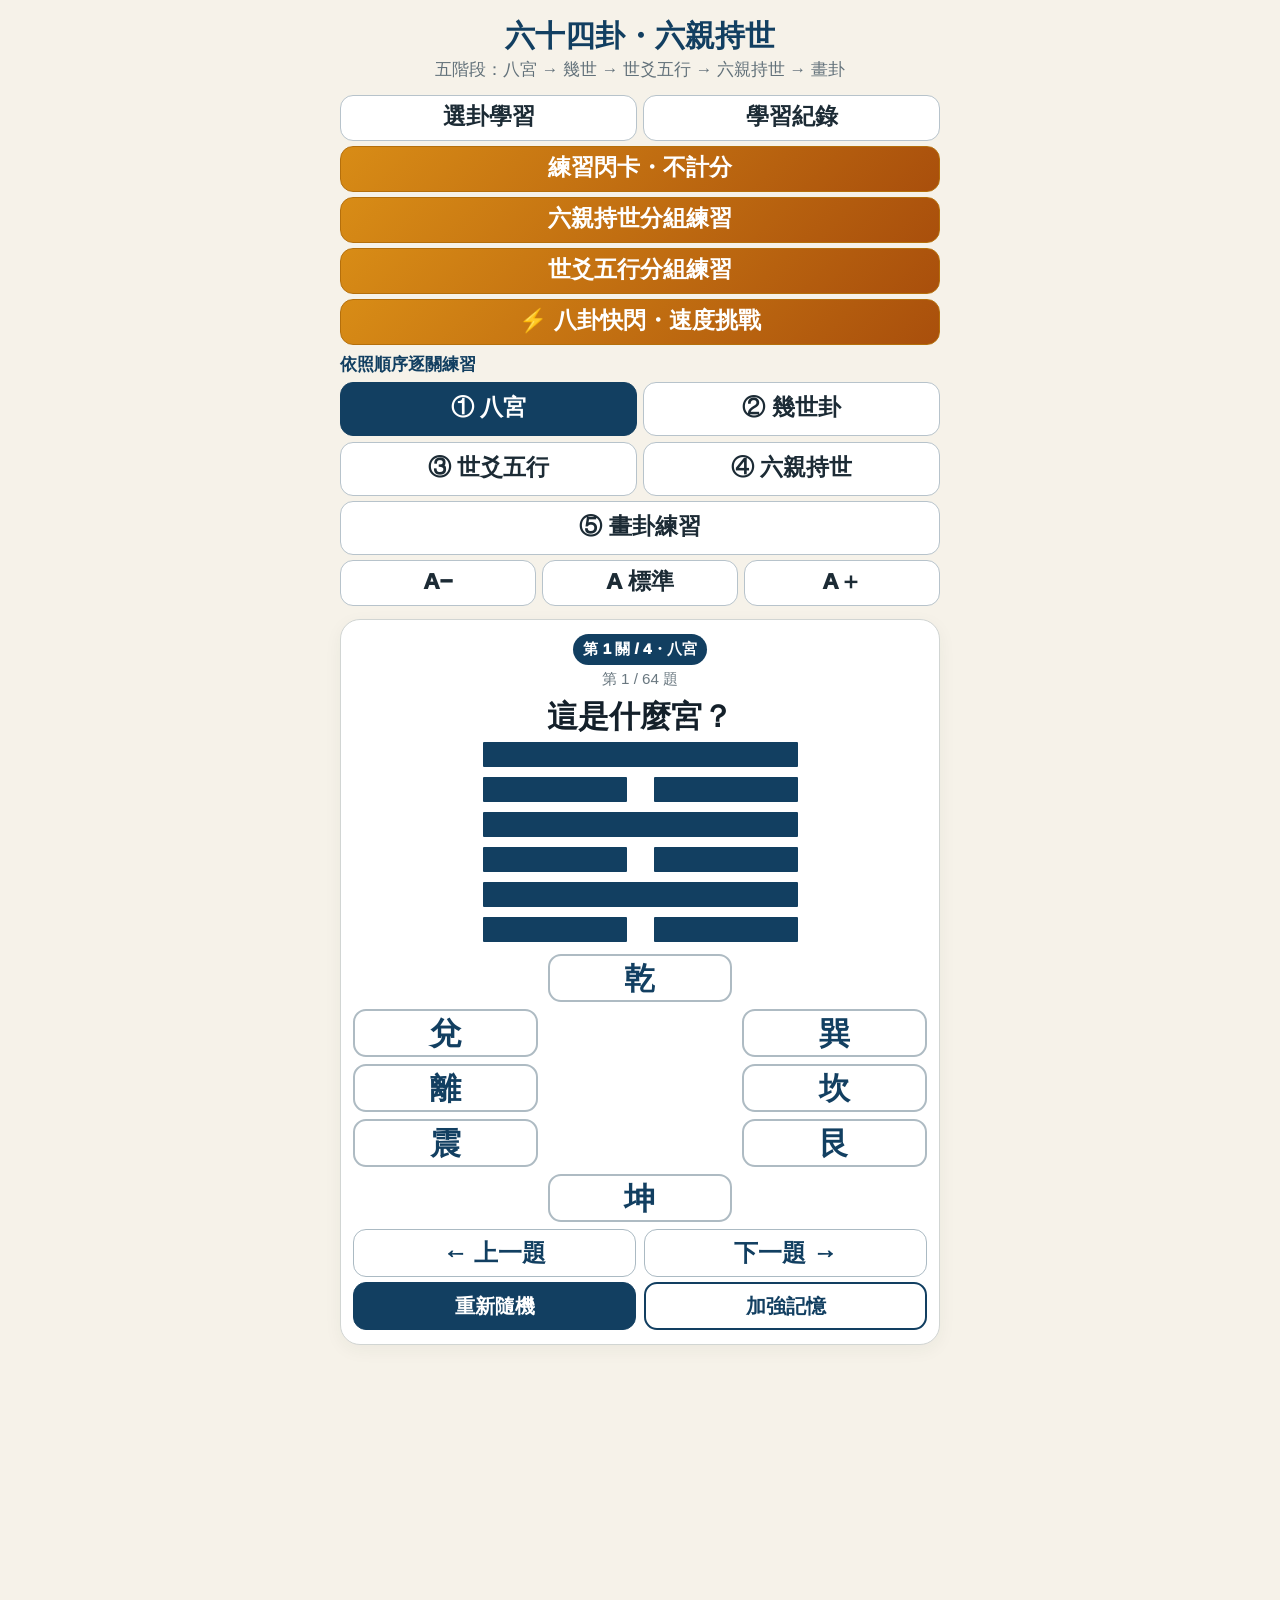
==== najia/index.html @ 26a59d3a "Compact speed result screens on phones" ====
<!doctype html>
<html lang="zh-Hant">
<head>
  <meta charset="utf-8">
  <meta name="viewport" content="width=device-width, initial-scale=1, viewport-fit=cover">
  <meta name="theme-color" content="#123f61">
  <meta name="apple-mobile-web-app-capable" content="yes">
  <meta name="apple-mobile-web-app-title" content="六親持世">
  <link rel="apple-touch-icon" sizes="180x180" href="apple-touch-icon.png?v=qian-1">
  <link rel="icon" type="image/png" sizes="192x192" href="icon-192.png?v=qian-1">
  <link rel="manifest" href="manifest.webmanifest">
  <meta property="og:image" content="https://littlekmt.github.io/iching-sequence/najia/icon-512.png?v=qian-1">
  <meta property="og:image:width" content="512">
  <meta property="og:image:height" content="512">
  <title>六十四卦・六親持世閃卡</title>
  <style>
    :root { --scale: 1; --blue: #123f61; --pale: #e9f3f8; --cream: #f6f2e9; --ink: #14202a; }
    * { box-sizing: border-box; }
    html { scroll-behavior: smooth; }
    body { margin: 0; color: var(--ink); background: var(--cream); font-family: -apple-system, BlinkMacSystemFont, "PingFang TC", "Noto Sans TC", sans-serif; }
    button { font: inherit; white-space: nowrap; }
    .shell { width: min(100%, 620px); margin: 0 auto; padding: max(12px, env(safe-area-inset-top)) 10px calc(30px + env(safe-area-inset-bottom)); }
    header { padding: 6px 4px 10px; text-align: center; }
    h1 { margin: 0; color: var(--blue); font-size: calc(1.6rem * var(--scale)); line-height: 1.2; }
    .subtitle { margin: 4px 0 0; color: #62717a; font-size: calc(.9rem * var(--scale)); }
    .controls { margin-bottom: 9px; padding: 4px 0; }
    .control-row { display: grid; gap: 6px; margin-bottom: 5px; }
    .control-row.two { grid-template-columns: 1fr 1fr; }
    .control-row.three { grid-template-columns: repeat(3, 1fr); margin-bottom: 0; }
    .control-row.four { grid-template-columns: repeat(2, 1fr); }
    .control.full { grid-column: 1 / -1; }
    .control { min-height: 46px; padding: 8px 3px; border: 1px solid #b7c3cb; border-radius: 13px; color: #1c2b35; background: #fff; font-size: calc(1.22rem * var(--scale)); font-weight: 950; line-height: 1; }
    .control.active { color: #fff; border-color: var(--blue); background: var(--blue); }
    .training-label { margin: 7px 0 6px; color: var(--blue); font-size: calc(.94rem * var(--scale)); font-weight: 950; text-align: left; }
    .stage-control { min-height: 54px; }
    .screen[hidden] { display: none !important; }
    .section-title { margin: 14px 0 5px; color: var(--blue); font-size: calc(1.35rem * var(--scale)); }
    .intro { margin: 0 0 10px; color: #60707a; font-size: calc(.95rem * var(--scale)); line-height: 1.45; }
    .picker-order { display: grid; grid-template-columns: repeat(3, 1fr); gap: 6px; margin: 0 0 11px; }
    .picker-sort { min-height: 43px; padding: 6px 3px; border: 1px solid #aebbc3; border-radius: 12px; color: var(--blue); background: #fff; font-size: calc(.98rem * var(--scale)); font-weight: 950; }
    .picker-sort.active { color: #fff; border-color: var(--blue); background: var(--blue); }
    .picker-grid { display: grid; grid-template-columns: repeat(3, minmax(0, 1fr)); gap: 7px; }
    .picker-group-title { grid-column: 1 / -1; margin: 8px 0 0; padding: 7px 10px; border-radius: 10px; color: #fff; background: var(--blue); font-size: calc(1.08rem * var(--scale)); font-weight: 950; text-align: left; }
    .picker-group-title:first-child { margin-top: 0; }
    .picker-item { min-width: 0; padding: 11px 4px 9px; border: 1px solid #c9d3d9; border-radius: 15px; color: var(--blue); background: #fff; }
    .picker-name { display: block; margin-top: 7px; font-size: calc(1.32rem * var(--scale)); font-weight: 950; }
    .picker-no { display: block; margin-top: 2px; color: #6c7a83; font-size: calc(.72rem * var(--scale)); }
    .hex-lines { display: grid; gap: 9px; width: min(76vw, 270px); margin: 0 auto; color: var(--blue); }
    .yao { display: flex; gap: 24px; height: 20px; }
    .yao span { display: block; flex: 1; border-radius: 1px; background: currentColor; }
    .hex-lines.world-marked { gap: 0; }
    .yao-wrap { position: relative; height: 32px; }
    .hex-world-mark { position: absolute; top: 21px; left: 50%; transform: translateX(-50%); color: #c22626; font-size: 12px; font-weight: 950; line-height: 1; white-space: nowrap; }
    .hex-world-mark.marker-space { visibility: hidden; }
    .picker-hex { gap: 4px; width: 76px; }
    .picker-hex .yao { gap: 8px; height: 7px; }
    .card { overflow: hidden; padding: 14px 12px; border: 1px solid #d1d5d3; border-radius: 20px; background: #fff; box-shadow: 0 5px 18px #2033250d; text-align: center; }
    .ordinal { color: #6a7880; font-size: calc(.82rem * var(--scale)); }
    .card .hex-lines { margin-top: 10px; }
    .hex-name { margin: 8px 0 5px; color: var(--blue); font-size: calc(2.15rem * var(--scale)); font-weight: 950; }
    .holding { margin: 8px 0 10px; padding: 10px 8px; border-radius: 13px; color: #fff; background: var(--blue); font-size: calc(1.65rem * var(--scale)); font-weight: 950; }
    .line-table { overflow: hidden; margin-top: 8px; border: 1px solid #ced9df; border-radius: 14px; text-align: left; }
    .line-row { display: grid; grid-template-columns: minmax(4.6rem, .85fr) minmax(8.4rem, 1.35fr) minmax(4.6rem, .85fr); align-items: center; min-height: 70px; padding: 8px 10px; border-top: 1px solid #dfe7eb; font-size: calc(1.16rem * var(--scale)); }
    .line-row:first-child { border-top: 0; }
    .line-row.world { background: var(--pale); }
    .najia { justify-self: start; font-weight: 950; letter-spacing: .04em; }
    .relation { justify-self: end; color: var(--blue); font-weight: 950; }
    .line-center { display: grid; grid-template-rows: 18px 1.35rem; align-items: center; gap: 4px; }
    .answer-yao { display: flex; gap: 18px; height: 16px; }
    .answer-yao span { display: block; flex: 1; background: #111; }
    .position { min-height: 1.35rem; color: #6a7880; text-align: center; font-size: calc(.96rem * var(--scale)); font-weight: 950; line-height: 1.2; }
    .line-row.world .position { color: #c22626; }
    .line-row.response .position { color: #1768a5; }
    .hint { margin: 9px 0 0; color: #66757d; font-size: calc(.84rem * var(--scale)); font-weight: 750; }
    .nav { display: grid; grid-template-columns: 1fr 1fr; gap: 8px; margin-top: 9px; }
    .nav button, .answer-button, .back-button, .shuffle-button, .boost-button { min-height: 48px; border: 1px solid #abbac3; border-radius: 13px; color: var(--blue); background: #fff; font-size: calc(1.28rem * var(--scale)); font-weight: 950; line-height: 1; }
    .back-button, .shuffle-button { width: 100%; margin-top: 9px; color: #fff; border-color: var(--blue); background: var(--blue); }
    .memory-actions { display: grid; grid-template-columns: 1fr 1fr; gap: 8px; margin-top: 5px; }
    .memory-actions .shuffle-button, .memory-actions .boost-button { width: 100%; margin-top: 0; padding-inline: 4px; font-size: calc(1.08rem * var(--scale)); }
    .boost-button { border: 2px solid var(--blue); background: #fff; }
    .boost-button.active { color: #fff; border-color: #19733e; background: #19733e; }
    .flash-question { margin: 8px 0 10px; font-size: calc(1.32rem * var(--scale)); font-weight: 950; }
    .flash-card > .hex-lines { gap: 10px; width: min(84vw, 315px); margin-top: 0; }
    .flash-card > .hex-lines .yao { gap: 27px; height: 25px; }
    .flash-card > .hex-lines.world-marked .yao-wrap, .flash-card .holding-flash-face .hex-lines.world-marked .yao-wrap { height: 42px; }
    .flash-card > .hex-lines.world-marked .hex-world-mark, .flash-card .holding-flash-face .hex-lines.world-marked .hex-world-mark { top: 26px; font-size: 15px; }
    .flash-card .flash-question { margin: 8px 0 7px; font-size: calc(1.68rem * var(--scale)); line-height: 1.2; }
    .stage-badge { display: inline-block; margin-bottom: 4px; padding: 5px 10px; border-radius: 999px; color: #fff; background: var(--blue); font-size: calc(.82rem * var(--scale)); font-weight: 950; }
    .coordinate-note { margin: -2px 0 7px; color: #61727d; font-size: calc(.9rem * var(--scale)); font-weight: 900; line-height: 1.3; }
    .answer-button { padding: 8px 22px; }
    .quiz-choices { display: grid; grid-template-columns: repeat(4, 1fr); gap: 7px; margin: 10px 0 4px; }
    .quiz-choices.answered { display: none; }
    .quiz-choice { min-height: 48px; border: 2px solid #aebbc3; border-radius: 13px; color: var(--blue); background: #fff; font-size: calc(1.5rem * var(--scale)); font-weight: 950; line-height: 1; }
    .quiz-choice.correct { color: #fff; border-color: #19733e; background: #19733e; }
    .quiz-choice.wrong { color: #fff; border-color: #b52d2d; background: #b52d2d; }
    .quiz-choice:disabled { opacity: 1; }
    .palace-choices .quiz-choice { min-height: 58px; font-size: calc(2rem * var(--scale)); }
    .palace-choices.bagua-layout { grid-template-columns: repeat(3, minmax(0, 1fr)); grid-template-areas: ". qian ." "dui . xun" "li . kan" "zhen . gen" ". kun ."; gap: 7px 10px; padding: 2px 0; }
    .palace-choices.bagua-layout .quiz-choice { min-height: 48px; font-size: calc(1.65rem * var(--scale)); }
    .kin-choices { grid-template-columns: repeat(3, 1fr); }
    .kin-choices .quiz-choice { min-height: 56px; font-size: calc(1.72rem * var(--scale)); }
    .quiz-feedback { min-height: 1.8rem; margin: 7px 0 2px; font-size: calc(1.12rem * var(--scale)); font-weight: 950; }
    .practice-topics { display: grid; grid-template-columns: repeat(3, minmax(0, 1fr)); gap: 6px; margin: 7px 0 14px; }
    .practice-topic { min-height: 48px; padding: 4px 2px; border: 2px solid #aebbc3; border-radius: 12px; color: var(--blue); background: #fff; font-size: calc(1rem * var(--scale)); font-weight: 950; line-height: 1.05; }
    .practice-topic.active { color: #fff; border-color: var(--blue); background: var(--blue); }
    .practice-face { min-height: 346px; padding: 10px 8px 6px; border: 2px solid #d7e1e6; border-radius: 18px; background: linear-gradient(145deg,#fff,#f5fafb); cursor: pointer; -webkit-tap-highlight-color: transparent; }
    .practice-face:active { transform: scale(.992); }
    .practice-prompt { margin: 18px 0 15px; color: #142933; font-size: calc(1.75rem * var(--scale)); font-weight: 950; }
    .practice-tap { margin: 18px 0 7px; color: #6b7b83; font-size: calc(.98rem * var(--scale)); font-weight: 850; }
    .practice-back { display: grid; min-height: 320px; align-content: center; }
    .holding-flash-face { min-height: 410px; padding-bottom: 26px; display: grid; align-content: center; }
    .holding-flash-face .hex-lines { margin-top: 0; }
    .holding-flash-name { margin: 0 0 5px; }
    .holding-flash-name strong { font-size: calc(2.72rem * var(--scale)); }
    .holding-flash-answer { margin: 16px 0 6px; color: var(--blue); font-size: calc(3.05rem * var(--scale)); font-weight: 950; line-height: 1.08; }
    .holding-flash-count { margin-top: 4px; color: #66757d; font-size: calc(.92rem * var(--scale)); font-weight: 850; }
    .holding-flash-topics { display: grid; grid-template-columns: repeat(3, minmax(0, 1fr)); gap: 6px; margin: 8px 0 13px; }
    .holding-flash-topic { min-height: 45px; padding: 4px 2px; border: 2px solid #aebbc3; border-radius: 12px; color: var(--blue); background: #fff; font-size: calc(1.04rem * var(--scale)); font-weight: 950; line-height: 1; white-space: nowrap; }
    .holding-flash-topic.active { color: #fff; border-color: var(--blue); background: var(--blue); }
    .practice-answer-label { margin: 12px 0 3px; color: #68767d; font-size: calc(.92rem * var(--scale)); font-weight: 900; }
    .practice-answer { margin: 0 0 4px; color: var(--blue); font-size: calc(2.65rem * var(--scale)); font-weight: 950; line-height: 1.06; }
    .practice-meta { min-height: 1.4em; margin: 0 0 13px; color: #5f6e75; font-size: calc(1.05rem * var(--scale)); font-weight: 850; }
    .draw-card { padding: 14px 10px; }
    .draw-target-label { margin: 4px 0 1px; color: #66757d; font-size: calc(.9rem * var(--scale)); font-weight: 850; }
    .draw-target { margin: 0 0 3px; color: var(--blue); font-size: calc(2.25rem * var(--scale)); font-weight: 950; line-height: 1.15; }
    .draw-help { margin: 0 0 9px; color: #60717a; font-size: calc(.84rem * var(--scale)); font-weight: 800; line-height: 1.35; }
    .draw-board { display: grid; gap: 5px; width: 100%; margin: 8px auto 10px; touch-action: none; user-select: none; -webkit-user-select: none; }
    .draw-row { position: relative; overflow: hidden; height: 55px; border: 2px dashed #bdcbd2; border-radius: 12px; background: #f8fbfc; color: var(--blue); touch-action: none; }
    .draw-row.active { border-color: var(--blue); background: #eef6fa; }
    .draw-row.wrong { border-color: #c22f2f; background: #fff1f1; }
    .draw-row.complete { border-style: solid; }
    .draw-row-label { position: absolute; top: 4px; right: 7px; z-index: 2; color: #7a8991; font-size: calc(.66rem * var(--scale)); font-weight: 900; pointer-events: none; }
    .draw-segment { position: absolute; top: 50%; height: 11px; border-radius: 999px; background: currentColor; transform: translateY(-50%); pointer-events: none; }
    .draw-segment.yang { left: 8%; width: 84%; }
    .draw-segment.left { left: 8%; width: 35%; }
    .draw-segment.right { right: 8%; width: 35%; }
    .draw-segment.partial { color: #ca7911; opacity: .85; }
    .draw-ink { position: absolute; inset: 0; width: 100%; height: 100%; pointer-events: none; }
    .draw-ink line { stroke: #c46d08; stroke-width: 9; stroke-linecap: round; }
    .draw-feedback { min-height: 3.1rem; margin: 4px 2px 8px; padding: 8px; border-radius: 12px; color: #586971; background: #f1f5f7; font-size: calc(.92rem * var(--scale)); font-weight: 900; line-height: 1.35; }
    .draw-feedback.correct { color: #176d3a; background: #eaf7ef; }
    .draw-feedback.wrong { color: #a32929; background: #fff0f0; }
    .draw-actions { display: grid; grid-template-columns: .8fr 1.2fr; gap: 8px; }
    .draw-actions button { min-height: 50px; border: 2px solid var(--blue); border-radius: 13px; color: var(--blue); background: #fff; font-size: calc(1.08rem * var(--scale)); font-weight: 950; }
    .draw-actions .draw-next { color: #fff; background: var(--blue); }
    .draw-actions .draw-next:disabled { color: #7d898f; border-color: #c8d0d4; background: #e5eaec; }
    .quiz-feedback.correct { color: #19733e; }
    .quiz-feedback.wrong { color: #b52d2d; }
    .flash-answer[hidden] { display: none; }
    .flash-answer { margin-top: 10px; }
    .flash-answer .holding { margin: 5px 0 6px; padding-block: 7px; }
    .flash-answer .line-row { min-height: 46px; padding-block: 1px; font-size: calc(1.5rem * var(--scale)); }
    .flash-answer .najia, .flash-answer .relation { line-height: 1; }
    .flash-answer .line-center { grid-template-rows: 17px calc(1.3rem * var(--scale)); gap: 0; }
    .flash-answer .position { min-height: calc(1.3rem * var(--scale)); font-size: calc(1.25rem * var(--scale)); line-height: 1; }
    .flash-card > .nav { margin-top: 5px; }
    .flash-card > .memory-actions { margin-top: 5px; }
    .answer-name { margin: 0 0 7px; color: #687781; font-size: calc(.82rem * var(--scale)); font-weight: 850; }
    .answer-name strong { display: block; margin-top: 1px; color: var(--blue); font-size: calc(2.35rem * var(--scale)); font-weight: 950; line-height: 1.15; }
    .stats-card { padding: 18px 14px; }
    .stats-title { margin: 0 0 5px; color: var(--blue); font-size: calc(1.55rem * var(--scale)); }
    .stats-note { margin: 0 0 13px; color: #66757d; font-size: calc(.82rem * var(--scale)); }
    .stats-summary { display: grid; grid-template-columns: 1fr 1fr; gap: 8px; }
    .stat-box { padding: 12px 6px; border-radius: 14px; background: var(--pale); }
    .stat-box span { display: block; color: #62717a; font-size: calc(.78rem * var(--scale)); font-weight: 800; }
    .stat-box strong { display: block; margin-top: 2px; color: var(--blue); font-size: calc(2rem * var(--scale)); line-height: 1; }
    .stats-types { overflow: hidden; margin-top: 12px; border: 1px solid #ced9df; border-radius: 14px; }
    .stats-row { display: grid; grid-template-columns: 1.3fr .72fr .72fr 1.08fr; align-items: center; width: 100%; min-height: 52px; padding: 8px 10px; border: 0; border-top: 1px solid #dfe7eb; color: var(--ink); background: #fff; font-size: calc(.96rem * var(--scale)); font-weight: 850; text-align: center; }
    .stats-row:first-child { border-top: 0; }
    .stats-row strong { color: var(--blue); font-size: calc(1.12rem * var(--scale)); text-align: left; }
    .stats-row-button { cursor: pointer; }
    .stats-row-button:active { background: var(--pale); }
    .analysis-button, .analysis-back { width: 100%; min-height: 48px; margin-top: 10px; border: 1px solid var(--blue); border-radius: 13px; color: #fff; background: var(--blue); font-size: calc(1.08rem * var(--scale)); font-weight: 950; }
    .analysis-back { color: var(--blue); background: #fff; }
    .analysis-filters { display: grid; grid-template-columns: repeat(2, 1fr); gap: 6px; margin: 12px 0; }
    .analysis-filter { min-height: 42px; border: 1px solid #aebbc3; border-radius: 12px; color: var(--blue); background: #fff; font-size: calc(.96rem * var(--scale)); font-weight: 900; }
    .analysis-filter.active { color: #fff; border-color: var(--blue); background: var(--blue); }
    .analysis-empty { padding: 26px 12px; border-radius: 14px; color: #687781; background: #f4f7f8; font-size: calc(1rem * var(--scale)); line-height: 1.55; }
    .error-ranking { overflow: hidden; border: 1px solid #ced9df; border-radius: 14px; }
    .error-rank-item { display: grid; grid-template-columns: 2.1rem 4.1rem 1fr auto; align-items: center; gap: 7px; width: 100%; min-height: 76px; padding: 8px; border: 0; border-top: 1px solid #dfe7eb; color: var(--ink); background: #fff; text-align: left; }
    .error-rank-item:first-child { border-top: 0; }
    .error-rank-item .picker-hex { width: 56px; gap: 3px; }
    .error-rank-item .picker-hex .yao { height: 5px; gap: 6px; }
    .rank-number { color: #7a878e; font-weight: 900; }
    .rank-name { display: block; color: var(--blue); font-size: calc(1.28rem * var(--scale)); font-weight: 950; }
    .rank-meta { display: block; margin-top: 2px; color: #697780; font-size: calc(.72rem * var(--scale)); }
    .rank-errors { color: #b52d2d; font-size: calc(1.02rem * var(--scale)); font-weight: 950; white-space: nowrap; }
    .detail-hex { margin: 8px auto 5px; }
    .detail-name { margin: 4px 0 8px; color: var(--blue); font-size: calc(2rem * var(--scale)); }
    .detail-breakdown { overflow: hidden; margin-top: 12px; border: 1px solid #ced9df; border-radius: 14px; }
    .detail-type { display: grid; grid-template-columns: 1.25fr .8fr .8fr 1fr; width: 100%; min-height: 50px; align-items: center; padding: 7px 9px; border: 0; border-top: 1px solid #dfe7eb; color: var(--ink); background: #fff; font-size: calc(.9rem * var(--scale)); font-weight: 850; }
    .detail-type:first-child { border-top: 0; }
    .detail-type.active { background: var(--pale); }
    .detail-type strong { color: var(--blue); text-align: left; }
    .patterns-title { margin: 14px 0 7px; color: var(--blue); font-size: calc(1.15rem * var(--scale)); }
    .error-pattern { padding: 10px; border-top: 1px solid #dfe7eb; font-size: calc(.9rem * var(--scale)); line-height: 1.35; text-align: left; }
    .error-pattern:first-child { border-top: 0; }
    .error-pattern strong { color: #b52d2d; }
    .clear-stats { width: 100%; min-height: 48px; margin-top: 12px; border: 1px solid #b52d2d; border-radius: 13px; color: #b52d2d; background: #fff; font-size: calc(1.08rem * var(--scale)); font-weight: 950; }
    .clear-stats.confirm { color: #fff; background: #b52d2d; }
    .speed-launch { color: #fff; border-color: #b56f0b; background: linear-gradient(135deg, #d88c16, #a94f0c); }
    .speed-card { padding: 14px 12px 12px; }
    .speed-home-icon { margin: 3px 0; font-size: calc(3.2rem * var(--scale)); line-height: 1; }
    .speed-title { margin: 3px 0 5px; color: var(--blue); font-size: calc(1.75rem * var(--scale)); }
    .speed-rules { margin: 0 auto 10px; color: #62717a; font-size: calc(.96rem * var(--scale)); font-weight: 750; line-height: 1.45; }
    .speed-best { margin: 7px 0 11px; padding: 9px; border-radius: 12px; color: #8a4d00; background: #fff3d8; font-size: calc(1rem * var(--scale)); font-weight: 950; }
    .speed-history { margin: 9px 0 11px; padding: 10px; border: 1px solid #cad7de; border-radius: 14px; background: #f7fafb; text-align: left; }
    .speed-history-rank { display: flex; align-items: baseline; justify-content: space-between; gap: 8px; color: var(--blue); font-size: calc(1rem * var(--scale)); font-weight: 950; }
    .speed-history-rank strong { font-size: calc(1.55rem * var(--scale)); }
    .speed-history-rank span { color: #687781; font-size: calc(.76rem * var(--scale)); }
    .speed-history-trend { margin: 6px 0 8px; padding: 7px 8px; border-radius: 10px; font-size: calc(.9rem * var(--scale)); font-weight: 900; }
    .speed-history-trend.up { color: #126536; background: #e4f4e9; }
    .speed-history-trend.down { color: #9b2929; background: #fff0ef; }
    .speed-history-trend.same, .speed-history-trend.first { color: #665b18; background: #fff7d9; }
    .speed-history-title { margin-bottom: 4px; color: #66757d; font-size: calc(.78rem * var(--scale)); font-weight: 900; }
    .speed-history-row { display: grid; grid-template-columns: 4.3rem 1fr; align-items: center; gap: 7px; min-height: 31px; padding: 4px 6px; border-top: 1px solid #dde5e9; font-size: calc(.88rem * var(--scale)); font-weight: 850; }
    .speed-history-row.current { color: #fff; border-radius: 8px; background: var(--blue); }
    .speed-history-row.legacy { color: #6d7880; }
    .speed-history-value { text-align: right; white-space: nowrap; }
    .speed-history-all { margin-top: 7px; border-top: 1px solid #d7e1e5; }
    .speed-history-all summary { padding: 8px 3px 3px; color: var(--blue); font-size: calc(.82rem * var(--scale)); font-weight: 950; cursor: pointer; }
    .speed-history-all-list { max-height: 280px; overflow-y: auto; padding-top: 3px; }
    .speed-history-note { margin: 7px 1px 0; color: #758087; font-size: calc(.7rem * var(--scale)); line-height: 1.35; }
    .speed-finish-card { padding: 9px 10px max(16px, env(safe-area-inset-bottom)); }
    .speed-finish-card .speed-home-icon { margin: 0; font-size: calc(2.35rem * var(--scale)); }
    .speed-finish-card .speed-result { margin: 2px 0 3px; font-size: calc(1.55rem * var(--scale)); line-height: 1.05; }
    .speed-finish-card .speed-score { gap: 5px; margin: 5px 0; }
    .speed-finish-card .speed-score div { padding: 6px 4px; border-radius: 10px; }
    .speed-finish-card .speed-score span { font-size: calc(.7rem * var(--scale)); line-height: 1.05; }
    .speed-finish-card .speed-score strong { margin-top: 1px; font-size: calc(1.35rem * var(--scale)); line-height: 1.05; }
    .speed-finish-card .speed-best { margin: 4px 0 5px; padding: 6px; font-size: calc(.9rem * var(--scale)); line-height: 1.2; }
    .speed-finish-card .speed-weak-summary { margin: 4px 0 5px; padding: 6px; font-size: calc(.8rem * var(--scale)); line-height: 1.25; }
    .speed-finish-card .speed-weak-summary strong { margin-bottom: 1px; font-size: calc(.9rem * var(--scale)); }
    .speed-finish-card .speed-history { margin: 5px 0 6px; padding: 7px; }
    .speed-finish-card .speed-history-rank { font-size: calc(.86rem * var(--scale)); line-height: 1.1; }
    .speed-finish-card .speed-history-rank strong { font-size: calc(1.25rem * var(--scale)); }
    .speed-finish-card .speed-history-rank span { font-size: calc(.66rem * var(--scale)); }
    .speed-finish-card .speed-history-trend { margin: 3px 0 4px; padding: 4px 6px; font-size: calc(.78rem * var(--scale)); line-height: 1.2; }
    .speed-finish-card .speed-history-title { margin-bottom: 2px; font-size: calc(.7rem * var(--scale)); }
    .speed-finish-card .speed-history-row { min-height: 26px; padding: 2px 5px; font-size: calc(.78rem * var(--scale)); line-height: 1.1; }
    .speed-finish-card .speed-history-all { margin-top: 4px; }
    .speed-finish-card .speed-history-all summary { padding: 5px 2px 2px; font-size: calc(.75rem * var(--scale)); }
    .speed-finish-card .speed-history-note { margin-top: 4px; line-height: 1.2; }
    .speed-finish-card .speed-home-actions { gap: 6px; }
    .speed-finish-card .speed-home-actions button { min-height: 48px; }
    .speed-finish-card > #speed-home { min-height: 48px; margin-top: 6px; }
    .speed-history-open { width: 100%; min-height: 48px; margin: 0 0 5px; border: 2px solid var(--blue); border-radius: 13px; color: var(--blue); background: #fff; font-size: calc(1.08rem * var(--scale)); font-weight: 950; }
    .speed-history-tabs { display: grid; grid-template-columns: repeat(2, minmax(0, 1fr)); gap: 6px; margin: 10px 0; }
    .speed-history-tab { min-width: 0; min-height: 45px; padding: 5px 2px; border: 1px solid #aebbc3; border-radius: 11px; color: var(--blue); background: #fff; font-size: calc(.83rem * var(--scale)); font-weight: 950; white-space: normal; line-height: 1.15; }
    .speed-history-tab.active { color: #fff; border-color: var(--blue); background: var(--blue); }
    .speed-history-tab:last-child { grid-column: 1 / -1; }
    .saved-history-note { margin: 0 0 9px; color: #66757d; font-size: calc(.78rem * var(--scale)); line-height: 1.4; }
    .saved-history-block { margin-top: 9px; overflow: hidden; border: 1px solid #ced9df; border-radius: 13px; background: #f8fafb; text-align: left; }
    .saved-history-heading { display: flex; justify-content: space-between; align-items: center; padding: 8px 9px; color: var(--blue); background: var(--pale); font-size: calc(.92rem * var(--scale)); font-weight: 950; }
    .saved-history-heading span { color: #65747c; font-size: calc(.74rem * var(--scale)); }
    .saved-history-list { max-height: 360px; overflow-y: auto; }
    .saved-history-row { display: grid; grid-template-columns: 2.7rem minmax(0, 1fr) 4.8rem; align-items: center; gap: 5px; min-height: 40px; padding: 6px 8px; border-top: 1px solid #dce5e9; font-size: calc(.8rem * var(--scale)); font-weight: 850; }
    .saved-history-rank { color: #a45500; font-size: calc(.94rem * var(--scale)); font-weight: 950; }
    .saved-history-result { color: var(--blue); }
    .saved-history-date { color: #748188; font-size: calc(.68rem * var(--scale)); text-align: right; white-space: nowrap; }
    .saved-history-empty { padding: 18px 8px; color: #718087; font-size: calc(.82rem * var(--scale)); text-align: center; }
    .speed-start, .speed-weak, .speed-restart { width: 100%; min-height: 52px; border: 0; border-radius: 14px; color: #fff; background: linear-gradient(135deg, #d88c16, #a94f0c); font-size: calc(1.14rem * var(--scale)); font-weight: 950; }
    .speed-home-actions { display: grid; grid-template-columns: 1fr 1fr; gap: 8px; }
    .speed-stage-label { margin: 11px 0 6px; color: var(--blue); font-size: calc(1rem * var(--scale)); font-weight: 950; text-align: left; }
    .match-start { width: 100%; min-height: 56px; border: 0; border-radius: 14px; color: #fff; background: linear-gradient(135deg, #19733e, #0d5530); font-size: calc(1.2rem * var(--scale)); font-weight: 950; }
    .match-label { margin: 4px auto 9px; color: var(--blue); font-size: calc(3.2rem * var(--scale)); font-weight: 950; line-height: 1; }
    .match-choices { display: grid; grid-template-columns: 1fr 1fr; gap: 9px; }
    .match-choice { min-height: 64px; border: 2px solid #aebbc3; border-radius: 14px; color: var(--blue); background: #fff; font-size: calc(1.5rem * var(--scale)); font-weight: 950; }
    .match-choice.correct { color: #fff; border-color: #19733e; background: #19733e; }
    .match-choice.wrong { color: #fff; border-color: #b52d2d; background: #b52d2d; }
    .match-choice:disabled { opacity: 1; }
    .match-goal { margin: 3px 0 5px; color: #7b6600; font-size: calc(.86rem * var(--scale)); font-weight: 900; }
    .hex-speed-start { width: 100%; min-height: 58px; border: 0; border-radius: 14px; color: #fff; background: linear-gradient(135deg, #1768a5, #123f61); font-size: calc(1.22rem * var(--scale)); font-weight: 950; }
    .hex-speed-question-hex .hex-lines { width: min(82vw, 300px); gap: 8px; margin: 4px auto 11px; }
    .hex-speed-question-hex .yao { height: 21px; gap: 25px; }
    .hex-speed-name { margin: 15px 0 18px; color: var(--blue); font-size: calc(2.35rem * var(--scale)); font-weight: 950; line-height: 1.08; }
    .hex-speed-choices { display: grid; grid-template-columns: repeat(3, minmax(0, 1fr)); gap: 7px; }
    .hex-speed-choice { min-width: 0; min-height: 70px; padding: 8px 3px; border: 2px solid #aebbc3; border-radius: 14px; color: var(--blue); background: #fff; font-size: calc(1.35rem * var(--scale)); font-weight: 950; line-height: 1.1; }
    .hex-speed-choice.symbol { min-height: 122px; padding: 9px 5px; }
    .hex-speed-choice.symbol .hex-lines { width: 100%; max-width: 104px; gap: 6px; margin: 0 auto; }
    .hex-speed-choice.symbol .yao { height: 12px; gap: 10px; }
    .hex-speed-choice.correct { color: #fff; border-color: #19733e; background: #19733e; }
    .hex-speed-choice.wrong { color: #fff; border-color: #b52d2d; background: #b52d2d; }
    .hex-speed-choice.correct .hex-lines, .hex-speed-choice.wrong .hex-lines { color: #fff; }
    .hex-speed-choice:disabled { opacity: 1; }
    .hunter-start { width: 100%; min-height: 56px; border: 0; border-radius: 14px; color: #fff; background: linear-gradient(135deg, #6c3f9e, #432065); font-size: calc(1.2rem * var(--scale)); font-weight: 950; }
    .hunter-top { display: grid; grid-template-columns: repeat(3, 1fr); align-items: center; gap: 5px; color: #63727b; font-size: calc(.84rem * var(--scale)); font-weight: 900; }
    .hunter-top strong { display: block; color: #5b2d82; font-size: calc(1.25rem * var(--scale)); line-height: 1.05; }
    .hunter-prompt { margin: 7px 0 8px; color: var(--ink); font-size: calc(1.15rem * var(--scale)); font-weight: 900; }
    .hunter-prompt strong { display: inline-block; margin-left: 4px; color: #5b2d82; font-size: calc(2.35rem * var(--scale)); line-height: 1; vertical-align: middle; }
    .hunter-count { display: inline-block; margin-left: 7px; color: #6b7880; font-size: calc(1rem * var(--scale)); font-weight: 950; }
    .hunter-grid { display: grid; grid-template-columns: repeat(3, minmax(0, 1fr)); gap: 6px; }
    .hunter-cell { min-width: 0; min-height: 104px; padding: 13px 9px; border: 2px solid #c2bacb; border-radius: 12px; color: var(--blue); background: #fff; transition: transform .12s ease, background .12s ease; }
    .hunter-cell:active { transform: scale(.94); }
    .hunter-cell.correct { color: #fff; border-color: #19733e; background: #19733e; }
    .hunter-cell.wrong { color: #fff; border-color: #b52d2d; background: #b52d2d; }
    .hunter-trigram { display: grid; gap: 10px; width: 100%; margin: 0 auto; color: currentColor; }
    .hunter-trigram .yao { gap: 11px; height: 15px; }
    .hunter-feedback { min-height: calc(1.5rem * var(--scale)); margin: 6px 0 3px; color: #5b2d82; font-size: calc(1rem * var(--scale)); font-weight: 950; }
    .speed-weak { background: var(--blue); }
    .speed-weak:disabled { color: #78868e; background: #dfe5e8; }
    .speed-weak-summary { margin: 7px 0 10px; padding: 9px 8px; border-radius: 12px; color: var(--blue); background: var(--pale); font-size: calc(.88rem * var(--scale)); font-weight: 850; line-height: 1.45; }
    .speed-weak-summary strong { display: block; margin-bottom: 2px; font-size: calc(1rem * var(--scale)); }
    .speed-top { display: grid; grid-template-columns: repeat(3, 1fr); gap: 5px; align-items: center; color: #63727b; font-size: calc(.82rem * var(--scale)); font-weight: 900; }
    .speed-top strong { color: var(--blue); }
    .speed-progress { overflow: hidden; height: 7px; margin: 7px 0 6px; border-radius: 999px; background: #dfe8ed; }
    .speed-progress span { display: block; height: 100%; border-radius: inherit; background: linear-gradient(90deg, #e19a27, #c96112); transition: width .2s ease; }
    .speed-question { margin: 5px 0 7px; color: var(--ink); font-size: calc(1.55rem * var(--scale)); font-weight: 950; }
    .trigram-question-row { display: flex; align-items: center; justify-content: space-between; gap: 8px; text-align: left; }
    .trigram-label-toggle { flex: 0 0 auto; min-height: 36px; padding: 5px 9px; border: 1px solid #9cadb6; border-radius: 10px; color: var(--blue); background: var(--pale); font-size: calc(.82rem * var(--scale)); font-weight: 950; white-space: nowrap; }
    .trigram-lines { display: grid; gap: 15px; width: min(84vw, 315px); margin: 0 auto 10px; color: var(--blue); }
    .trigram-lines .yao { gap: 28px; height: 30px; }
    .speed-choices { display: grid; grid-template-columns: repeat(4, minmax(0, 1fr)); gap: clamp(4px, 1.6vw, 7px); width: 100%; max-width: 100%; }
    .speed-choice { width: 100%; min-width: 0; min-height: 58px; padding-inline: 0; border: 2px solid #aebbc3; border-radius: 13px; color: var(--blue); background: #fff; font-size: calc(1.85rem * var(--scale)); font-weight: 950; line-height: 1; }
    .speed-choices.bagua-layout { grid-template-columns: repeat(3, minmax(0, 1fr)); grid-template-areas: ". qian ." "dui . xun" "li . kan" "zhen . gen" ". kun ."; gap: 7px 10px; padding: 2px 0; }
    .bagua-layout .speed-choice { min-height: 48px; font-size: calc(1.65rem * var(--scale)); }
    .bagua-layout [data-trigram-choice="乾"] { grid-area: qian; }
    .bagua-layout [data-choice="乾"] { grid-area: qian; }
    .bagua-layout [data-trigram-choice="兌"] { grid-area: dui; }
    .bagua-layout [data-choice="兌"] { grid-area: dui; }
    .bagua-layout [data-trigram-choice="巽"] { grid-area: xun; }
    .bagua-layout [data-choice="巽"] { grid-area: xun; }
    .bagua-layout [data-trigram-choice="離"] { grid-area: li; }
    .bagua-layout [data-choice="離"] { grid-area: li; }
    .bagua-layout [data-trigram-choice="坎"] { grid-area: kan; }
    .bagua-layout [data-choice="坎"] { grid-area: kan; }
    .bagua-layout [data-trigram-choice="震"] { grid-area: zhen; }
    .bagua-layout [data-choice="震"] { grid-area: zhen; }
    .bagua-layout [data-trigram-choice="艮"] { grid-area: gen; }
    .bagua-layout [data-choice="艮"] { grid-area: gen; }
    .bagua-layout [data-trigram-choice="坤"] { grid-area: kun; }
    .bagua-layout [data-choice="坤"] { grid-area: kun; }
    .speed-choice.correct { color: #fff; border-color: #19733e; background: #19733e; }
    .speed-choice.wrong { color: #fff; border-color: #b52d2d; background: #b52d2d; }
    .speed-choice:disabled { opacity: 1; }
    .speed-feedback { min-height: calc(1.7rem * var(--scale)); margin: 7px 0 5px; font-size: calc(1.08rem * var(--scale)); font-weight: 950; }
    .speed-feedback.correct { color: #19733e; }
    .speed-feedback.wrong { color: #b52d2d; }
    .countdown { display: grid; min-height: 390px; place-items: center; color: #c96112; font-size: calc(7rem * var(--scale)); font-weight: 950; }
    .speed-result { margin: 7px 0; color: var(--blue); font-size: calc(2rem * var(--scale)); font-weight: 950; }
    .speed-score { display: grid; grid-template-columns: repeat(2, 1fr); gap: 8px; margin: 11px 0; }
    .speed-score div { padding: 11px 5px; border-radius: 13px; background: var(--pale); }
    .speed-score span { display: block; color: #66757d; font-size: calc(.78rem * var(--scale)); font-weight: 850; }
    .speed-score strong { display: block; margin-top: 3px; color: var(--blue); font-size: calc(1.65rem * var(--scale)); }
    #flash-screen { padding-bottom: 40vh; touch-action: pan-y; }
    #trigram-screen { padding-bottom: 32vh; }
    #holding-flash-screen, #world-flash-screen, #draw-practice-screen { padding-bottom: max(34vh, calc(96px + env(safe-area-inset-bottom))); }
    @media (max-width: 600px) and (max-height: 850px) {
      .holding-flash-topics { gap: 5px; margin: 6px 0 9px; }
      .holding-flash-topic { min-height: 41px; }
      .holding-flash-face { min-height: 370px; padding-bottom: 20px; }
      .draw-card { padding: 11px 9px; }
      .draw-target-label { margin-top: 1px; }
      .draw-help { margin-bottom: 6px; }
      .draw-board { gap: 4px; margin: 6px auto 8px; }
      .draw-row { height: 49px; }
      .draw-feedback { min-height: 2.7rem; margin-bottom: 6px; padding: 7px; }
      .draw-actions button { min-height: 46px; }
    }
    @media (max-width: 600px) and (max-height: 720px) {
      .shell { padding-top: max(7px, env(safe-area-inset-top)); }
      header { padding-bottom: 5px; }
      header h1 { font-size: calc(1.34rem * var(--scale)); }
      .subtitle { margin-top: 2px; }
      .controls { margin-bottom: 5px; }
      .holding-flash-topics { gap: 4px; margin: 4px 0 7px; }
      .holding-flash-topic { min-height: 36px; font-size: calc(.92rem * var(--scale)); }
      .holding-flash-face { min-height: 326px; padding: 6px 6px 14px; }
      .holding-flash-face .hex-lines { width: min(76vw, 250px); }
      .flash-card .holding-flash-face .hex-lines.world-marked .yao-wrap { height: 35px; }
      .flash-card .holding-flash-face .hex-lines.world-marked .hex-world-mark { top: 23px; font-size: 13px; }
      #world-flash-screen .holding-flash-face { min-height: 300px; padding-bottom: 8px; }
      #world-flash-screen .holding-flash-face .hex-lines.world-marked .yao-wrap { height: 32px; }
      #world-flash-screen .holding-flash-face .hex-lines.world-marked .hex-world-mark { top: 21px; }
      #world-flash-screen .practice-tap { margin-top: 6px; margin-bottom: 2px; }
      .holding-flash-name strong { font-size: calc(2.2rem * var(--scale)); }
      .holding-flash-answer { margin: 8px 0 3px; font-size: calc(2.4rem * var(--scale)); }
      .practice-answer-label { margin-top: 6px; }
      .practice-answer { font-size: calc(2.15rem * var(--scale)); }
      .practice-tap { margin: 9px 0 4px; font-size: calc(.84rem * var(--scale)); }
      .draw-card { padding: 8px; }
      .draw-target { font-size: calc(1.86rem * var(--scale)); }
      .draw-help { margin-bottom: 4px; font-size: calc(.74rem * var(--scale)); }
      .draw-board { gap: 3px; margin: 4px auto 6px; }
      .draw-row { height: 43px; border-radius: 10px; }
      .draw-feedback { min-height: 2.45rem; margin: 3px 1px 5px; padding: 6px; font-size: calc(.8rem * var(--scale)); }
      .draw-actions { gap: 6px; }
      .draw-actions button { min-height: 44px; font-size: calc(.96rem * var(--scale)); }
    }
    @media (max-width: 370px) {
      .shell { padding-left: 7px; padding-right: 7px; }
      .control { font-size: calc(1.1rem * var(--scale)); }
      .line-row { grid-template-columns: minmax(4.1rem, .8fr) minmax(7.5rem, 1.35fr) minmax(4.1rem, .8fr); padding-inline: 6px; font-size: calc(1.06rem * var(--scale)); }
      .answer-yao { gap: 14px; }
    }
  </style>
</head>
<body>
  <main class="shell">
    <header>
      <h1>六十四卦・六親持世</h1>
      <p class="subtitle">五階段：八宮 → 幾世 → 世爻五行 → 六親持世 → 畫卦</p>
    </header>
    <nav class="controls" aria-label="學習工具">
      <div class="control-row two">
        <button class="control" data-mode="picker">選卦學習</button>
        <button class="control" data-mode="stats">學習紀錄</button>
      </div>
      <div class="control-row one">
        <button class="control speed-launch full" data-mode="practice">練習閃卡・不計分</button>
      </div>
      <div class="control-row one">
        <button class="control speed-launch full" data-mode="holdingFlash">六親持世分組練習</button>
      </div>
      <div class="control-row one">
        <button class="control speed-launch full" data-mode="worldFlash">世爻五行分組練習</button>
      </div>
      <div class="control-row two">
        <button class="control speed-launch full" data-mode="trigram">⚡ 八卦快閃・速度挑戰</button>
      </div>
      <p class="training-label">依照順序逐關練習</p>
      <div class="control-row four">
        <button class="control stage-control active" data-mode="palace">① 八宮</button>
        <button class="control stage-control" data-mode="generation">② 幾世卦</button>
        <button class="control stage-control" data-mode="worldElement">③ 世爻五行</button>
        <button class="control stage-control" data-mode="flash">④ 六親持世</button>
      </div>
      <div class="control-row one">
        <button class="control stage-control" data-mode="drawPractice">⑤ 畫卦練習</button>
      </div>
      <div class="control-row three">
        <button class="control" id="smaller" aria-label="縮小文字">A−</button>
        <button class="control" id="normal">A 標準</button>
        <button class="control" id="larger" aria-label="放大文字">A＋</button>
      </div>
    </nav>
    <section id="picker-screen" class="screen"></section>
    <section id="study-screen" class="screen" hidden></section>
    <section id="flash-screen" class="screen" hidden></section>
    <section id="practice-screen" class="screen" hidden></section>
    <section id="holding-flash-screen" class="screen" hidden></section>
    <section id="world-flash-screen" class="screen" hidden></section>
    <section id="draw-practice-screen" class="screen" hidden></section>
    <section id="stats-screen" class="screen" hidden></section>
    <section id="trigram-screen" class="screen" hidden></section>
  </main>
  <script>
    const names = ['乾','坤','屯','蒙','需','訟','師','比','小畜','履','泰','否','同人','大有','謙','豫','隨','蠱','臨','觀','噬嗑','賁','剝','復','無妄','大畜','頤','大過','坎','離','咸','恆','遯','大壯','晉','明夷','家人','睽','蹇','解','損','益','夬','姤','萃','升','困','井','革','鼎','震','艮','漸','歸妹','豐','旅','巽','兌','渙','節','中孚','小過','既濟','未濟'];
    const bitsByKingWen = [63,0,17,34,23,58,2,16,55,59,7,56,61,47,4,8,25,38,3,48,41,37,32,1,57,39,33,30,18,45,28,14,60,15,40,5,53,43,20,10,35,49,31,62,24,6,26,22,29,46,9,36,52,11,13,44,54,27,50,19,51,12,21,42];
    const palaces = [{t:7,e:'金',n:'乾'},{t:3,e:'金',n:'兌'},{t:5,e:'火',n:'離'},{t:1,e:'木',n:'震'},{t:6,e:'木',n:'巽'},{t:2,e:'水',n:'坎'},{t:4,e:'土',n:'艮'},{t:0,e:'土',n:'坤'}];
    const masks = [0,1,3,7,15,31,23,16];
    const worlds = [6,1,2,3,4,5,4,3];
    const responses = [3,4,5,6,1,2,1,6];
    const generations = ['本宮卦','一世卦','二世卦','三世卦','四世卦','五世卦','遊魂卦','歸魂卦'];
    const generationChoices = ['本','1','2','3','4','5','遊魂','歸魂'];
    const palaceChoices = ['乾','兌','離','震','巽','坎','艮','坤'];
    const trigramNatureNames = {乾:'天',兌:'澤',離:'火',震:'雷',巽:'風',坎:'水',艮:'山',坤:'地'};
    const kinChoices = ['父母','兄弟','子孫','妻財','官鬼'];
    const najia = {
      7:{i:['甲子','甲寅','甲辰'],o:['壬午','壬申','壬戌']},0:{i:['乙未','乙巳','乙卯'],o:['癸丑','癸亥','癸酉']},
      1:{i:['庚子','庚寅','庚辰'],o:['庚午','庚申','庚戌']},6:{i:['辛丑','辛亥','辛酉'],o:['辛未','辛巳','辛卯']},
      2:{i:['戊寅','戊辰','戊午'],o:['戊申','戊戌','戊子']},5:{i:['己卯','己丑','己亥'],o:['己酉','己未','己巳']},
      4:{i:['丙辰','丙午','丙申'],o:['丙戌','丙子','丙寅']},3:{i:['丁巳','丁卯','丁丑'],o:['丁亥','丁酉','丁未']}
    };
    const branchElement = {子:'水',亥:'水',寅:'木',卯:'木',巳:'火',午:'火',申:'金',酉:'金',辰:'土',戌:'土',丑:'土',未:'土'};
    const generates = {木:'火',火:'土',土:'金',金:'水',水:'木'};
    const controls = {木:'土',土:'水',水:'火',火:'金',金:'木'};
    function sixKin(palace,line) { if(palace===line)return'兄弟'; if(generates[line]===palace)return'父母'; if(generates[palace]===line)return'子孫'; if(controls[line]===palace)return'官鬼'; return'妻財'; }
    const palaceByBits = new Map();
    palaces.forEach(p => masks.forEach((mask,i) => palaceByBits.set((p.t|(p.t<<3))^mask,{element:p.e,palace:p.n,generation:generations[i],generationChoice:generationChoices[i],world:worlds[i],response:responses[i]})));
    const records = names.map((name,index) => {
      const bits=bitsByKingWen[index], palace=palaceByBits.get(bits), lower=bits&7, upper=(bits>>3)&7;
      const assignments=[...najia[lower].i,...najia[upper].o];
      const lines=assignments.map((stemBranch,i)=>{const element=branchElement[stemBranch.slice(-1)];return{line:i+1,stemBranch,element,kin:sixKin(palace.element,element)};});
      return{index,name,bits,...palace,lines,holding:lines[palace.world-1].kin};
    });
    if(records.length!==64||palaceByBits.size!==64||names.length!==64)throw new Error('六十四卦資料不完整');

    const pickerScreen=document.getElementById('picker-screen'),studyScreen=document.getElementById('study-screen'),flashScreen=document.getElementById('flash-screen'),practiceScreen=document.getElementById('practice-screen'),holdingFlashScreen=document.getElementById('holding-flash-screen'),worldFlashScreen=document.getElementById('world-flash-screen'),drawPracticeScreen=document.getElementById('draw-practice-screen'),statsScreen=document.getElementById('stats-screen'),trigramScreen=document.getElementById('trigram-screen');
    const screens=[pickerScreen,studyScreen,flashScreen,practiceScreen,holdingFlashScreen,worldFlashScreen,drawPracticeScreen,statsScreen,trigramScreen],scales=[.88,1,1.16],STATS_KEY='najia-memory-stats-v1',PROGRESS_KEY='najia-memory-progress-v1',TRIGRAM_KEY='najia-trigram-speed-v1',TRIGRAM_MATCH_KEY='najia-trigram-match-v1',TRIGRAM_HUNTER_KEY='najia-trigram-hunter-v1',HOLDING_FLASH_SEEN_KEY='najia-holding-flash-seen-v1',HOLDING_FLASH_PROGRESS_KEY='najia-holding-flash-progress-v1',WORLD_FLASH_SEEN_KEY='najia-world-element-flash-seen-v1',WORLD_FLASH_PROGRESS_KEY='najia-world-element-flash-progress-v1',HEX_SPEED_KEYS={symbolToName:'najia-hex-speed-symbol-name-v1',nameToSymbol:'najia-hex-speed-name-symbol-v1'},HEX_SPEED_WEAK_KEYS={symbolToName:'najia-hex-speed-weak-symbol-name-v1',nameToSymbol:'najia-hex-speed-weak-name-symbol-v1'},HEX_SPEED_CYCLE_KEYS={symbolToName:'najia-hex-speed-cycle-symbol-name-v1',nameToSymbol:'najia-hex-speed-cycle-name-symbol-v1'};
    let scaleIndex=2,currentIndex=0,currentMode='picker',flashType='holding',pickerOrder='kingwen',deck=[],deckPosition=0,practiceIndex=0,practiceTopic='palace',practiceRevealed=false,holdingFlashDeck=[],holdingFlashPosition=0,holdingFlashKins=['父母'],holdingFlashMode='group',holdingFlashRevealed=false,holdingFlashProgressLoaded=false,worldFlashDeck=[],worldFlashPosition=0,worldFlashElements=['木','火','土','金','水'],worldFlashRevealed=false,worldFlashProgressLoaded=false,touchX=null,touchY=null,clearPending=false,initialNavigationChosen=false;
    let trigramDeck=[],trigramPosition=0,trigramCorrect=0,trigramStreak=0,trigramBestStreak=0,trigramReactionTotal=0,trigramGameStart=0,trigramQuestionStart=0,trigramLocked=false,trigramTimer=null,trigramGameMode='standard',trigramFocusNames=[],trigramLabelMode='nature';
    let matchDeck=[],matchPosition=0,matchCorrect=0,matchStreak=0,matchBestStreak=0,matchTimes=[],matchQuestionStart=0,matchLocked=false;
    let hunterGrid=[],hunterTarget=0,hunterTargetDeck=[],hunterFound=0,hunterScore=0,hunterCorrect=0,hunterWrong=0,hunterStreak=0,hunterBestStreak=0,hunterStartBest=0,hunterEndsAt=0,hunterClock=null,hunterLocked=false;
    let hexSpeedMode='symbolToName',hexSpeedPractice='standard',hexSpeedDeck=[],hexSpeedPosition=0,hexSpeedCorrect=0,hexSpeedStreak=0,hexSpeedBestStreak=0,hexSpeedReactionTotal=0,hexSpeedQuestionStart=0,hexSpeedLocked=false,hexSpeedRecentIndices=[];
    let speedHistoryMode='symbolToName';
    let drawPracticeIndex=0,drawLines=Array(6).fill(null),drawParts=Array.from({length:6},()=>new Set()),drawWrongRows=new Set(),drawStroke=null,drawGestureMessage='',drawPracticeStarted=false;
    const TYPE_LABELS={palace:'八宮',generation:'幾世卦',coordinate:'舊五行六親',worldElement:'世爻五行',holding:'六親持世'};
    const TRAINING_TYPES=['palace','generation','worldElement','holding'];
    function emptyProgress(){return{lastType:'palace',modes:{},boosted:{}}}
    function validDeck(value){if(!Array.isArray(value)||value.length<64||value.length>192||new Set(value).size!==64||!value.every(x=>Number.isInteger(x)&&x>=0&&x<64))return false;const counts={};for(const x of value){counts[x]=(counts[x]||0)+1;if(counts[x]>3)return false}return true}
    function loadProgress(){try{const saved=JSON.parse(localStorage.getItem(PROGRESS_KEY));if(saved&&TRAINING_TYPES.includes(saved.lastType)&&saved.modes&&typeof saved.modes==='object'){saved.boosted=saved.boosted&&typeof saved.boosted==='object'?saved.boosted:{};return saved}}catch(_){}return emptyProgress()}
    let progress=loadProgress();
    function boostedFor(type){return new Set((progress.boosted?.[type]||[]).filter(x=>Number.isInteger(x)&&x>=0&&x<64))}
    function saveProgress(position=deckPosition){const size=Math.max(deck.length,1);progress.lastType=flashType;progress.modes[flashType]={deck:[...deck],position:(position+size)%size};try{localStorage.setItem(PROGRESS_KEY,JSON.stringify(progress))}catch(_){}}
    function restoreProgress(type){const saved=progress.modes[type];if(!saved||!validDeck(saved.deck)||!Number.isInteger(saved.position))return false;deck=[...saved.deck];deckPosition=(saved.position+deck.length)%deck.length;return true}
    function emptyStats(){return{total:0,correct:0,byType:{palace:{total:0,correct:0},generation:{total:0,correct:0},worldElement:{total:0,correct:0},holding:{total:0,correct:0}},history:[]}}
    function loadStats(){try{const saved=JSON.parse(localStorage.getItem(STATS_KEY));if(saved&&saved.byType?.holding&&saved.byType?.generation&&saved.byType?.palace){saved.byType.worldElement=saved.byType.worldElement||{total:0,correct:0};saved.history=(Array.isArray(saved.history)?saved.history:[]).map(event=>event.type==='generation'?{...event,choice:event.choice==='6'?'本':event.choice,correct:event.correct==='6'?'本':event.correct}:event);return saved}}catch(_){}return emptyStats()}
    let stats=loadStats();
    function saveStats(){try{localStorage.setItem(STATS_KEY,JSON.stringify(stats))}catch(_){}}
    function rate(item){return item.total?Math.round(item.correct/item.total*100):0}
    function errorRate(item){return item.total?100-rate(item):0}
    function recordAnswer(r,choice,correct,isCorrect){const bucket=stats.byType[flashType]||(stats.byType[flashType]={total:0,correct:0});stats.total++;bucket.total++;if(isCorrect){stats.correct++;bucket.correct++}stats.history.push({hex:r.index,type:flashType,choice,correct,ok:isCorrect,at:Date.now()});if(stats.history.length>2000)stats.history=stats.history.slice(-2000);saveStats()}
    function statsRow(type,item){return`<button class="stats-row stats-row-button" onclick="showErrorRanking('${type}')"><strong>${TYPE_LABELS[type]}</strong><span>${item.total}次</span><span>錯${item.total-item.correct}</span><span>${errorRate(item)}% ›</span></button>`}
    function showStats(){currentMode='stats';clearPending=false;hideScreens();statsScreen.hidden=false;setActive('stats');const wrong=stats.total-stats.correct,legacy=Math.max(0,stats.total-stats.history.length),oldCoordinate=stats.byType.coordinate?.total||0;statsScreen.innerHTML=`<article class="card stats-card"><h2 class="stats-title">學習紀錄</h2><p class="stats-note">紀錄只保存在這支手機的 Safari，不會上傳。${legacy?`舊紀錄 ${legacy} 次沒有單卦明細。`:''}${oldCoordinate?`舊版五行六親 ${oldCoordinate} 次已保留，不混入新的世爻五行統計。`:''}</p><div class="stats-summary"><div class="stat-box"><span>回答次數</span><strong>${stats.total}</strong></div><div class="stat-box"><span>正確率</span><strong>${rate(stats)}%</strong></div><div class="stat-box"><span>錯誤率</span><strong>${errorRate(stats)}%</strong></div><div class="stat-box"><span>答錯</span><strong>${wrong}</strong></div></div><div class="stats-types">${TRAINING_TYPES.map(type=>statsRow(type,stats.byType[type])).join('')}</div><button class="analysis-button" onclick="showErrorRanking('all')">查看錯題排行 →</button><button class="clear-stats" id="clear-stats">清除全部紀錄</button></article>`;document.getElementById('clear-stats').onclick=clearStats;alignCard(statsScreen)}
    function analysisFilters(active){return`<div class="analysis-filters">${[['all','全部'],...TRAINING_TYPES.map(type=>[type,TYPE_LABELS[type]])].map(([key,label])=>`<button class="analysis-filter ${active===key?'active':''}" onclick="showErrorRanking('${key}')">${label}</button>`).join('')}</div>`}
    function showErrorRanking(type='all'){currentMode='stats';hideScreens();statsScreen.hidden=false;setActive('stats');const errors=stats.history.filter(x=>!x.ok&&(type==='all'||x.type===type)),groups=new Map();errors.forEach(x=>{const g=groups.get(x.hex)||{hex:x.hex,count:0,types:{}};g.count++;g.types[x.type]=(g.types[x.type]||0)+1;groups.set(x.hex,g)});const ranked=[...groups.values()].sort((a,b)=>b.count-a.count||a.hex-b.hex),rows=ranked.map((g,i)=>{const r=records[g.hex],meta=Object.entries(g.types).map(([k,v])=>`${TYPE_LABELS[k]} ${v}`).join('・');return`<button class="error-rank-item" onclick="showHexErrorDetail(${g.hex},'${type}')"><span class="rank-number">${i+1}</span>${hexMarkup(r.bits,true)}<span><strong class="rank-name">${r.name}</strong><span class="rank-meta">${meta}</span></span><span class="rank-errors">錯 ${g.count} 次 ›</span></button>`}).join('');statsScreen.innerHTML=`<article class="card stats-card"><h2 class="stats-title">錯題排行</h2><p class="stats-note">由錯誤次數最多的卦開始複習。</p>${analysisFilters(type)}${rows?`<div class="error-ranking">${rows}</div>`:`<div class="analysis-empty">這個分類目前還沒有錯題。<br>繼續練習後，錯題會自動出現在這裡。</div>`}<button class="analysis-back" onclick="showStats()">← 回學習紀錄</button></article>`;alignCard(statsScreen)}
    function showHexErrorDetail(index,type='all'){currentMode='stats';hideScreens();statsScreen.hidden=false;setActive('stats');const r=records[index],all=stats.history.filter(x=>x.hex===index),shown=all.filter(x=>type==='all'||x.type===type),wrong=shown.filter(x=>!x.ok),correct=shown.length-wrong.length,typeRows=TRAINING_TYPES.map(key=>{const items=all.filter(x=>x.type===key),bad=items.filter(x=>!x.ok).length;return`<button class="detail-type ${type===key?'active':''}" onclick="showHexErrorDetail(${index},'${key}')"><strong>${TYPE_LABELS[key]}</strong><span>${items.length}次</span><span>錯${bad}</span><span>${items.length?Math.round(bad/items.length*100):0}% ›</span></button>`}).join(''),patterns=new Map();wrong.forEach(x=>{const key=`${x.type}|${x.choice}|${x.correct}`,p=patterns.get(key)||{type:x.type,choice:x.choice,correct:x.correct,count:0};p.count++;patterns.set(key,p)});const patternRows=[...patterns.values()].sort((a,b)=>b.count-a.count).map(p=>`<div class="error-pattern"><strong>${TYPE_LABELS[p.type]}・錯 ${p.count} 次</strong><br>你選「${p.choice}」→ 正確「${p.correct}${p.type==='palace'?'宮':''}」</div>`).join('');statsScreen.innerHTML=`<article class="card stats-card"><div class="ordinal">單卦錯題分析</div><div class="detail-hex">${hexMarkup(r.bits)}</div><h2 class="detail-name">${r.name}</h2><div class="stats-summary"><div class="stat-box"><span>本分類作答</span><strong>${shown.length}</strong></div><div class="stat-box"><span>答錯</span><strong>${wrong.length}</strong></div><div class="stat-box"><span>答對</span><strong>${correct}</strong></div><div class="stat-box"><span>錯誤率</span><strong>${shown.length?Math.round(wrong.length/shown.length*100):0}%</strong></div></div><div class="detail-breakdown">${typeRows}</div><h3 class="patterns-title">最常出現的錯法</h3>${patternRows?`<div class="error-ranking">${patternRows}</div>`:`<div class="analysis-empty">這個分類沒有錯誤明細。</div>`}<button class="analysis-back" onclick="showErrorRanking('${type}')">← 回錯題排行</button><button class="analysis-back" onclick="showStats()">回學習紀錄</button></article>`;alignCard(statsScreen)}
    function clearStats(){const button=document.getElementById('clear-stats');if(!clearPending){clearPending=true;button.textContent='再按一次確認清除';button.classList.add('confirm');return}stats=emptyStats();saveStats();showStats()}
    function hideScreens(){screens.forEach(s=>s.hidden=true)}
    function setActive(mode){document.querySelectorAll('[data-mode]').forEach(b=>b.classList.toggle('active',b.dataset.mode===mode))}
    function hexMarkup(bits,small=false,world=0,showWorld=true){let rows='';for(let i=5;i>=0;i--){const yang=Boolean(bits&(1<<i)),line=i+1,yao=`<div class="yao">${yang?'<span></span>':'<span></span><span></span>'}</div>`,mark=world===line?`<span class="hex-world-mark ${showWorld?'':'marker-space'}">世</span>`:'';rows+=world?`<div class="yao-wrap">${yao}${mark}</div>`:yao}return`<div class="hex-lines ${small?'picker-hex':''} ${world?'world-marked':''}" aria-label="六爻卦象">${rows}</div>`}
    function trigramMarkup(bits){let rows='';for(let i=2;i>=0;i--){const yang=Boolean(bits&(1<<i));rows+=`<div class="yao">${yang?'<span></span>':'<span></span><span></span>'}</div>`}return`<div class="trigram-lines" aria-label="三爻八卦卦象">${rows}</div>`}
    function emptyTrigramDetail(){return{attempts:0,correct:0,totalMs:0,recent:[]}}
    const PERFORMANCE_HISTORY_LIMIT=500;
    function normalizePerformanceHistory(value,primary,secondary){if(!Array.isArray(value))return[];return value.filter(x=>x&&Number.isFinite(x[primary])&&Number.isFinite(x[secondary])).slice(-PERFORMANCE_HISTORY_LIMIT).map(x=>({[primary]:x[primary],[secondary]:x[secondary],at:Number.isFinite(x.at)?x.at:0,legacy:Boolean(x.legacy),...(Number.isInteger(x.total)&&x.total>0?{total:x.total}:{}),...(x.practice==='weak'?{practice:'weak'}:{})}))}
    function appendPerformanceHistory(history,entry){history.push(entry);if(history.length>PERFORMANCE_HISTORY_LIMIT)history.splice(0,history.length-PERFORMANCE_HISTORY_LIMIT);return entry}
    function performanceHistoryMarkup(history,current,config){
      const{primary,secondary,secondaryHigher=false,format}=config;
      const sorted=[...history].sort((a,b)=>(b[primary]-a[primary])||(secondaryHigher?b[secondary]-a[secondary]:a[secondary]-b[secondary])||(a.at-b.at));
      const rank=Math.max(1,sorted.indexOf(current)+1);
      const previous=history.slice(0,-1).filter(x=>!x.legacy).slice(-5);
      let trendClass='first',trendText='這是第一筆完整紀錄';
      if(previous.length){
        const primaryAverage=previous.reduce((sum,x)=>sum+x[primary],0)/previous.length;
        const secondaryAverage=previous.reduce((sum,x)=>sum+x[secondary],0)/previous.length;
        const primaryDelta=current[primary]-primaryAverage,secondaryDelta=current[secondary]-secondaryAverage;
        const secondaryThreshold=secondaryHigher?1:Math.max(50,secondaryAverage*.03);
        if(primaryDelta>.15||(Math.abs(primaryDelta)<=.15&&(secondaryHigher?secondaryDelta>secondaryThreshold:secondaryDelta<-secondaryThreshold))){trendClass='up';trendText=`比前 ${previous.length} 次平均進步 ↑`}
        else if(primaryDelta<-.15||(Math.abs(primaryDelta)<=.15&&(secondaryHigher?secondaryDelta<-secondaryThreshold:secondaryDelta>secondaryThreshold))){trendClass='down';trendText=`比前 ${previous.length} 次平均退步 ↓`}
        else{trendClass='same';trendText=`與前 ${previous.length} 次平均持平 →`}
      }
      const rowMarkup=(entry,label)=>`<div class="speed-history-row${entry===current?' current':''}${entry.legacy?' legacy':''}"><span>${label}</span><span class="speed-history-value">${format(entry)}</span></div>`;
      const recent=history.slice(-5).reverse();
      const rows=recent.map((entry,index)=>rowMarkup(entry,entry===current?'本次':entry.legacy?'舊版最佳':index===1?'上次':`前 ${index} 次`)).join('');
      const allRows=[...history].reverse().map((entry,index)=>rowMarkup(entry,entry===current?'本次':entry.legacy?'舊版最佳':`第 ${history.length-index} 筆`)).join('');
      const legacyNote=history.some(x=>x.legacy)?'<p class="speed-history-note">舊版只保存最佳成績；完整每局歷史從這次更新後開始累積。</p>':'';
      return`<section class="speed-history"><div class="speed-history-rank"><div>本次歷史第 <strong>${rank}</strong> 名</div><span>可排名 ${history.length} 筆</span></div><div class="speed-history-trend ${trendClass}">${trendText}</div><div class="speed-history-title">最近 5 次</div>${rows}<details class="speed-history-all"><summary>查看全部歷史（${history.length}）</summary><div class="speed-history-all-list">${allRows}</div></details>${legacyNote}</section>`
    }
    function loadTrigramBest(){let value=null;try{value=JSON.parse(localStorage.getItem(TRIGRAM_KEY))}catch(_){}if(!value||!Number.isInteger(value.games))value={games:0,bestCorrect:0,bestAverage:0,bestTotal:0};value.weakGames=Number.isInteger(value.weakGames)?value.weakGames:0;value.history=normalizePerformanceHistory(value.history,'correct','pace');value.weakHistory=normalizePerformanceHistory(value.weakHistory,'correct','pace');if(!value.history.length&&value.games>0)value.history.push({correct:Number.isInteger(value.bestCorrect)?value.bestCorrect:0,pace:Number.isFinite(value.bestAverage)?value.bestAverage:0,at:0,legacy:true});value.byTrigram=value.byTrigram&&typeof value.byTrigram==='object'?value.byTrigram:{};palaceChoices.forEach(name=>{const old=value.byTrigram[name]||{},recent=Array.isArray(old.recent)?old.recent.filter(x=>x&&Number.isFinite(x.ms)&&typeof x.ok==='boolean').slice(-20):[];value.byTrigram[name]={attempts:Number.isInteger(old.attempts)?old.attempts:0,correct:Number.isInteger(old.correct)?old.correct:0,totalMs:Number.isFinite(old.totalMs)?old.totalMs:0,recent}});return value}
    let trigramBest=loadTrigramBest();
    function saveTrigramBest(){try{localStorage.setItem(TRIGRAM_KEY,JSON.stringify(trigramBest))}catch(_){}}
    function seconds(ms){return`${(ms/1000).toFixed(2)} 秒`}
    function stopTrigramTimer(){if(trigramTimer!==null){clearTimeout(trigramTimer);trigramTimer=null}if(hunterClock!==null){clearInterval(hunterClock);hunterClock=null}}
    function shuffledEight(){const items=Array.from({length:8},(_,i)=>i);for(let i=7;i>0;i--){const j=Math.floor(Math.random()*(i+1));[items[i],items[j]]=[items[j],items[i]]}return items}
    function buildTrigramDeck(){return[...shuffledEight(),...shuffledEight(),...shuffledEight()]}
    function weaknessRanking(){return palaces.map((p,index)=>{const s=trigramBest.byTrigram[p.n]||emptyTrigramDetail(),recent=s.recent||[],average=recent.length?Math.round(recent.reduce((sum,x)=>sum+x.ms,0)/recent.length):(s.attempts?Math.round(s.totalMs/s.attempts):0),errorRate=s.attempts?1-s.correct/s.attempts:0;return{index,name:p.n,attempts:s.attempts,average,errorRate,score:average+errorRate*1800}}).filter(x=>x.attempts>0).sort((a,b)=>b.score-a.score||b.average-a.average)}
    function buildWeakDeck(){const focus=weaknessRanking().slice(0,4);trigramFocusNames=focus.map(x=>x.name);const items=Array.from({length:8},(_,i)=>i);focus.forEach(x=>items.push(x.index,x.index,x.index,x.index));for(let i=items.length-1;i>0;i--){const j=Math.floor(Math.random()*(i+1));[items[i],items[j]]=[items[j],items[i]]}return items}
    function recordTrigramSpeed(name,elapsed,ok){const item=trigramBest.byTrigram[name]||(trigramBest.byTrigram[name]=emptyTrigramDetail()),capped=Math.min(elapsed,10000);item.attempts++;if(ok)item.correct++;item.totalMs+=capped;item.recent.push({ms:capped,ok});if(item.recent.length>20)item.recent=item.recent.slice(-20);saveTrigramBest()}
    function emptyMatchBest(){return{games:0,bestCorrect:0,bestMedian:0,history:[]}}
    function loadMatchBest(){try{const saved=JSON.parse(localStorage.getItem(TRIGRAM_MATCH_KEY));if(saved&&Number.isInteger(saved.games)){const result={games:saved.games,bestCorrect:Number.isInteger(saved.bestCorrect)?saved.bestCorrect:0,bestMedian:Number.isFinite(saved.bestMedian)?saved.bestMedian:0,history:normalizePerformanceHistory(saved.history,'correct','pace')};if(!result.history.length&&result.games>0)result.history.push({correct:result.bestCorrect,pace:result.bestMedian,at:0,legacy:true});return result}}catch(_){}return emptyMatchBest()}
    let matchBest=loadMatchBest();
    function saveMatchBest(){try{localStorage.setItem(TRIGRAM_MATCH_KEY,JSON.stringify(matchBest))}catch(_){}}
    function median(values){if(!values.length)return 0;const sorted=[...values].sort((a,b)=>a-b),middle=Math.floor(sorted.length/2);return sorted.length%2?sorted[middle]:Math.round((sorted[middle-1]+sorted[middle])/2)}
    function matchGoal(){return matchBest.bestMedian?Math.max(900,Math.min(2000,Math.round(matchBest.bestMedian/100)*100)):2000}
    function buildMatchDeck(){const result=[];for(let round=0;round<3;round++){const order=shuffledEight(),matchFlags=[true,true,true,true,false,false,false,false];for(let i=matchFlags.length-1;i>0;i--){const j=Math.floor(Math.random()*(i+1));[matchFlags[i],matchFlags[j]]=[matchFlags[j],matchFlags[i]]}order.forEach((index,i)=>{const actual=palaces[index],isMatch=matchFlags[i],neighbors=palaces.map((p,j)=>({p,j})).filter(x=>x.j!==index&&((actual.t^x.p.t).toString(2).match(/1/g)||[]).length===1),shown=isMatch?actual:neighbors[Math.floor(Math.random()*neighbors.length)].p;result.push({index,label:shown.n,isMatch})})}return result}
    function emptyHunterBest(){return{games:0,bestScore:0,bestAccuracy:0,lastScore:0,lastAccuracy:0,lastCorrect:0,lastWrong:0,lastAt:0,hasAttempt:false,history:[]}}
    function loadHunterBest(){try{const saved=JSON.parse(localStorage.getItem(TRIGRAM_HUNTER_KEY));if(saved&&Number.isInteger(saved.games)){const result={games:saved.games,bestScore:Number.isInteger(saved.bestScore)?saved.bestScore:0,bestAccuracy:Number.isFinite(saved.bestAccuracy)?saved.bestAccuracy:0,lastScore:Number.isInteger(saved.lastScore)?saved.lastScore:(Number.isInteger(saved.bestScore)?saved.bestScore:0),lastAccuracy:Number.isFinite(saved.lastAccuracy)?saved.lastAccuracy:(Number.isFinite(saved.bestAccuracy)?saved.bestAccuracy:0),lastCorrect:Number.isInteger(saved.lastCorrect)?saved.lastCorrect:0,lastWrong:Number.isInteger(saved.lastWrong)?saved.lastWrong:0,lastAt:Number.isFinite(saved.lastAt)?saved.lastAt:0,hasAttempt:typeof saved.hasAttempt==='boolean'?saved.hasAttempt:saved.games>0,history:normalizePerformanceHistory(saved.history,'score','accuracy')};if(!result.history.length&&result.games>0)result.history.push({score:result.bestScore,accuracy:result.bestAccuracy,at:0,legacy:true});return result}}catch(_){}return emptyHunterBest()}
    let hunterBest=loadHunterBest();
    function saveHunterBest(){try{localStorage.setItem(TRIGRAM_HUNTER_KEY,JSON.stringify(hunterBest))}catch(_){}}
    function persistHunterSnapshot(){const attempts=hunterCorrect+hunterWrong,accuracy=attempts?Math.round(hunterCorrect/attempts*100):0;hunterBest.hasAttempt=true;hunterBest.lastScore=hunterScore;hunterBest.lastAccuracy=accuracy;hunterBest.lastCorrect=hunterCorrect;hunterBest.lastWrong=hunterWrong;hunterBest.lastAt=Date.now();if(hunterScore>hunterBest.bestScore||(hunterScore===hunterBest.bestScore&&accuracy>hunterBest.bestAccuracy)){hunterBest.bestScore=hunterScore;hunterBest.bestAccuracy=accuracy}saveHunterBest();return accuracy}
    function emptyHexSpeedBest(){return{version:3,games:0,weakGames:0,bestCorrect:0,bestAverage:0,history:[],weakHistory:[]}}
    function loadHexSpeedBest(mode){try{const saved=JSON.parse(localStorage.getItem(HEX_SPEED_KEYS[mode]));if(saved&&(saved.version===2||saved.version===3)&&Number.isInteger(saved.games)){const result={version:3,games:saved.games,weakGames:Number.isInteger(saved.weakGames)?saved.weakGames:0,bestCorrect:Number.isInteger(saved.bestCorrect)?saved.bestCorrect:0,bestAverage:Number.isFinite(saved.bestAverage)?saved.bestAverage:0,history:normalizePerformanceHistory(saved.history,'correct','pace'),weakHistory:normalizePerformanceHistory(saved.weakHistory,'correct','pace')};if(!result.history.length&&result.games>0)result.history.push({correct:result.bestCorrect,pace:result.bestAverage,total:10,at:0,legacy:true});return result}}catch(_){}return emptyHexSpeedBest()}
    const hexSpeedBests={symbolToName:loadHexSpeedBest('symbolToName'),nameToSymbol:loadHexSpeedBest('nameToSymbol')};
    function saveHexSpeedBest(){try{localStorage.setItem(HEX_SPEED_KEYS[hexSpeedMode],JSON.stringify(hexSpeedBests[hexSpeedMode]))}catch(_){} }
    function loadHexSpeedWeak(mode){try{const saved=JSON.parse(localStorage.getItem(HEX_SPEED_WEAK_KEYS[mode]));if(saved&&typeof saved==='object')return saved}catch(_){}return{}}
    const hexSpeedWeak={symbolToName:loadHexSpeedWeak('symbolToName'),nameToSymbol:loadHexSpeedWeak('nameToSymbol')};
    const HEX_SLOW_MS=2200,HEX_ROUND_SIZE=10;
    function saveHexSpeedWeak(){try{localStorage.setItem(HEX_SPEED_WEAK_KEYS[hexSpeedMode],JSON.stringify(hexSpeedWeak[hexSpeedMode]))}catch(_){} }
    function recordHexSpeedWeak(index,elapsed,isCorrect){const map=hexSpeedWeak[hexSpeedMode],entry=map[index]||{attempts:0,wrong:0,slow:0,totalMs:0,lastMs:0,lastAt:0};entry.attempts++;entry.totalMs+=elapsed;entry.lastMs=elapsed;entry.lastAt=Date.now();if(!isCorrect)entry.wrong++;if(elapsed>=HEX_SLOW_MS)entry.slow++;map[index]=entry;saveHexSpeedWeak()}
    function hexSpeedWeakIndices(mode){const map=hexSpeedWeak[mode];return Object.keys(map).map(index=>({index:Number(index),...map[index],average:map[index].attempts?map[index].totalMs/map[index].attempts:0,score:map[index].wrong*4+map[index].slow*3+map[index].lastMs/HEX_SLOW_MS})).filter(x=>x.wrong||x.slow).sort((a,b)=>b.score-a.score).map(x=>x.index)}
    function hexSpeedShuffle(items){for(let i=items.length-1;i>0;i--){const j=Math.floor(Math.random()*(i+1));[items[i],items[j]]=[items[j],items[i]]}return items}
    function validHexSpeedCycle(value){return value&&Array.isArray(value.deck)&&value.deck.length===64&&new Set(value.deck).size===64&&value.deck.every(x=>Number.isInteger(x)&&x>=0&&x<64)&&Number.isInteger(value.position)&&value.position>=0&&value.position<64}
    function loadHexSpeedCycle(mode){try{const saved=JSON.parse(localStorage.getItem(HEX_SPEED_CYCLE_KEYS[mode]));if(validHexSpeedCycle(saved))return saved}catch(_){}return{deck:hexSpeedShuffle(Array.from({length:64},(_,i)=>i)),position:0}}
    const hexSpeedCycles={symbolToName:loadHexSpeedCycle('symbolToName'),nameToSymbol:loadHexSpeedCycle('nameToSymbol')};
    function saveHexSpeedCycle(mode){try{localStorage.setItem(HEX_SPEED_CYCLE_KEYS[mode],JSON.stringify(hexSpeedCycles[mode]))}catch(_){} }
    function nextHexSpeedStandardIndices(mode){const cycle=hexSpeedCycles[mode],picked=[];while(picked.length<HEX_ROUND_SIZE){if(cycle.position>=64){cycle.deck=hexSpeedShuffle(Array.from({length:64},(_,i)=>i));cycle.position=0}const index=cycle.deck[cycle.position++];if(!picked.includes(index))picked.push(index)}saveHexSpeedCycle(mode);return hexSpeedShuffle(picked)}
    function pickHexSpeedIndices(mode,practice){if(practice==='standard')return nextHexSpeedStandardIndices(mode);const all=Array.from({length:64},(_,i)=>i),weak=hexSpeedWeakIndices(mode),focus=hexSpeedShuffle(weak.slice()),pool=focus.concat(hexSpeedShuffle(all.filter(i=>!focus.includes(i)))),picked=[];for(const index of pool)if(!picked.includes(index)){picked.push(index);if(picked.length===HEX_ROUND_SIZE)break}return picked}
    function hexDifference(a,b){return((records[a].bits^records[b].bits).toString(2).match(/1/g)||[]).length}
    function shuffleHexItems(items){for(let i=items.length-1;i>0;i--){const j=Math.floor(Math.random()*(i+1));[items[i],items[j]]=[items[j],items[i]]}return items}
    function similarHexDistractors(index,count=2){let closest=7,candidates=[];for(let i=0;i<64;i++){if(i===index)continue;const difference=hexDifference(index,i);if(difference<closest){closest=difference;candidates=[i]}else if(difference===closest)candidates.push(i)}return shuffleHexItems(candidates).slice(0,count)}
    function buildHexSpeedDeck(direction,indices){const order=shuffleHexItems([...indices]),positions=shuffleHexItems(Array.from({length:order.length},(_,i)=>i%3));return order.map((index,i)=>{const choices=similarHexDistractors(index,2);choices.splice(Math.min(positions[i],choices.length),0,index);return{index,direction,choices}})}
    function hunterWeightedPool(){const focus=weaknessRanking().slice(0,4).map(x=>x.index),pool=Array.from({length:8},(_,i)=>i);focus.forEach(index=>pool.push(index,index));return pool}
    function hunterRandomTrigram(){const pool=hunterWeightedPool();return pool[Math.floor(Math.random()*pool.length)]}
    function hunterTrigramMarkup(bits){let rows='';for(let i=2;i>=0;i--){const yang=Boolean(bits&(1<<i));rows+=`<div class="yao">${yang?'<span></span>':'<span></span><span></span>'}</div>`}return`<div class="hunter-trigram" aria-hidden="true">${rows}</div>`}
    const SPEED_HISTORY_MODES=[['symbolToName','卦象→卦名'],['nameToSymbol','卦名→卦象'],['hunter','連續獵人'],['trigram','八卦快閃'],['match','名象瞬判']];
    function savedHistoryDate(at){if(!at)return'舊版';const date=new Date(at);return`${date.getFullYear()}/${date.getMonth()+1}/${date.getDate()}`}
    function savedHistoryBlock(label,history,{primary,secondary,secondaryHigher=false,format}){const sorted=[...history].sort((a,b)=>(b[primary]-a[primary])||(secondaryHigher?b[secondary]-a[secondary]:a[secondary]-b[secondary])||(a.at-b.at)),rows=sorted.map((entry,index)=>`<div class="saved-history-row"><span class="saved-history-rank">#${index+1}</span><span class="saved-history-result">${format(entry)}</span><span class="saved-history-date">${savedHistoryDate(entry.at)}</span></div>`).join('');return`<section class="saved-history-block"><div class="saved-history-heading">${label}<span>${history.length} 局</span></div><div class="saved-history-list">${rows||'<div class="saved-history-empty">還沒有完成紀錄</div>'}</div></section>`}
    function speedHistoryData(mode){if(mode==='symbolToName'||mode==='nameToSymbol'){const item=hexSpeedBests[mode];return{title:mode==='symbolToName'?'① 卦象選卦名':'② 卦名選卦象',main:item.history,weak:item.weakHistory,config:{primary:'correct',secondary:'pace',format:entry=>`${entry.correct}/${entry.total||10}・平均 ${seconds(entry.pace)}`}}}if(mode==='hunter')return{title:'③ 連續獵人',main:hunterBest.history,config:{primary:'score',secondary:'accuracy',secondaryHigher:true,format:entry=>`${entry.score} 分・正確率 ${entry.accuracy}%`}};if(mode==='trigram')return{title:'④ 八卦快閃',main:trigramBest.history,weak:trigramBest.weakHistory,config:{primary:'correct',secondary:'pace',format:entry=>`${entry.correct}/24・平均 ${seconds(entry.pace)}`}};return{title:'⑤ 名象瞬判',main:matchBest.history,config:{primary:'correct',secondary:'pace',format:entry=>`${entry.correct}/24・中位 ${seconds(entry.pace)}`}}}
    function showSpeedHistory(mode=speedHistoryMode){speedHistoryMode=SPEED_HISTORY_MODES.some(([key])=>key===mode)?mode:'symbolToName';stopTrigramTimer();currentMode='trigram';hideScreens();trigramScreen.hidden=false;setActive('trigram');const data=speedHistoryData(speedHistoryMode),tabs=SPEED_HISTORY_MODES.map(([key,label])=>`<button class="speed-history-tab ${key===speedHistoryMode?'active':''}" data-speed-history-mode="${key}">${label}</button>`).join(''),weakBlock=data.weak?savedHistoryBlock('加強練習',data.weak,data.config):'';trigramScreen.innerHTML=`<article class="card speed-card"><div class="speed-home-icon">📊</div><h2 class="speed-title">手機歷史排名</h2><p class="saved-history-note">每局完成後自動保存在這支手機的 Safari。關閉網站再打開，紀錄仍會保留；清除 Safari 網站資料才會消失。</p><div class="speed-history-tabs" aria-label="歷史排名分類">${tabs}</div><div class="speed-stage-label">${data.title}</div>${savedHistoryBlock('標準挑戰',data.main,data.config)}${weakBlock}<button class="analysis-back" id="speed-history-back">← 回速度挑戰</button></article>`;document.querySelectorAll('[data-speed-history-mode]').forEach(button=>button.onclick=()=>showSpeedHistory(button.dataset.speedHistoryMode));document.getElementById('speed-history-back').onclick=showTrigramHome;alignCard(trigramScreen)}
    function showTrigramHome(){
      stopTrigramTimer();currentMode='trigram';hideScreens();trigramScreen.hidden=false;setActive('trigram');
      const best=trigramBest.games?`${trigramBest.bestCorrect}/24・平均 ${seconds(trigramBest.bestAverage)}`:'尚無紀錄，來挑戰第一局！',hexSummary=mode=>{const item=hexSpeedBests[mode];return item.games?`${item.bestCorrect}/10・平均 ${seconds(item.bestAverage)}`:'尚無紀錄'},hexWeakSummary=mode=>{const count=hexSpeedWeakIndices(mode).length;return count?`加強池 ${count} 卦`:'尚無加強項目'},matchSummary=matchBest.games?`${matchBest.bestCorrect}/24・中位 ${seconds(matchBest.bestMedian)}`:'尚無紀錄',hunterSummary=hunterBest.hasAttempt?`歷史最佳：${hunterBest.bestScore} 分・正確率 ${hunterBest.bestAccuracy}%<br>上次紀錄：${hunterBest.lastScore} 分・正確率 ${hunterBest.lastAccuracy}%`:'尚無紀錄，第一次作答後就會自動保存',ranking=weaknessRanking(),weakReady=ranking.length===8,weakText=weakReady?ranking.slice(0,4).map(x=>`${x.name} ${seconds(x.average)}${x.errorRate?`・錯 ${Math.round(x.errorRate*100)}%`:''}`).join('　'):'完成至少一輪標準挑戰後，系統才有足夠資料判斷弱點。';
      trigramScreen.innerHTML=`<article class="card speed-card"><div class="speed-home-icon">⚡</div><h2 class="speed-title">八卦速度訓練</h2><p class="speed-rules">六十四卦分成兩種方向各自練習，<br>每回合10題，答錯或反應慢的會進入加強池。</p><button class="speed-history-open" id="speed-history-open">📊 查看手機歷史排名</button><div class="speed-stage-label">① 卦象選卦名・三選一</div><div class="speed-best">${hexSummary('symbolToName')}・${hexWeakSummary('symbolToName')}</div><div class="speed-home-actions"><button class="hex-speed-start" id="hex-symbol-name-start">標準10題</button><button class="speed-weak" id="hex-symbol-name-weak">加強練習</button></div><div class="speed-stage-label">② 卦名選卦象・三選一</div><div class="speed-best">${hexSummary('nameToSymbol')}・${hexWeakSummary('nameToSymbol')}</div><div class="speed-home-actions"><button class="hex-speed-start" id="hex-name-symbol-start">標準10題</button><button class="speed-weak" id="hex-name-symbol-weak">加強練習</button></div><div class="speed-stage-label">③ 連續獵人・3×3 搜索</div><div class="speed-best">${hunterSummary}</div><button class="hunter-start" id="hunter-start">開始60秒連續獵人</button><div class="speed-stage-label">④ 八卦快閃・八選一</div><div class="speed-best">個人最佳：${best}</div><div class="speed-weak-summary"><strong>${weakReady?'目前需要加強':'弱點分析'}</strong>${weakText}</div><div class="speed-home-actions"><button class="speed-start" id="speed-start">標準三輪</button><button class="speed-weak" id="speed-weak" ${weakReady?'':'disabled'}>弱點加強</button></div><div class="speed-stage-label">⑤ 名象瞬判・相符或不相符</div><div class="speed-best">個人最佳：${matchSummary}</div><button class="match-start" id="match-start">開始名象瞬判</button></article>`;
      document.getElementById('speed-history-open').onclick=()=>showSpeedHistory(speedHistoryMode);document.getElementById('hex-symbol-name-start').onclick=()=>startHexSpeedGame('symbolToName','standard');document.getElementById('hex-symbol-name-weak').onclick=()=>startHexSpeedGame('symbolToName','weak');document.getElementById('hex-name-symbol-start').onclick=()=>startHexSpeedGame('nameToSymbol','standard');document.getElementById('hex-name-symbol-weak').onclick=()=>startHexSpeedGame('nameToSymbol','weak');document.getElementById('hunter-start').onclick=startHunterGame;document.getElementById('speed-start').onclick=()=>startTrigramGame('standard');if(weakReady)document.getElementById('speed-weak').onclick=()=>startTrigramGame('weak');document.getElementById('match-start').onclick=startMatchGame;alignCard(trigramScreen)
    }
    function startHexSpeedGame(mode=hexSpeedMode,practice='standard'){stopTrigramTimer();hexSpeedMode=mode;hexSpeedPractice=practice;const weak=hexSpeedWeakIndices(mode);if(practice==='weak'&&!weak.length){showTrigramHome();return}const picked=pickHexSpeedIndices(mode,practice);hexSpeedDeck=buildHexSpeedDeck(mode,picked);hexSpeedPosition=hexSpeedCorrect=hexSpeedStreak=hexSpeedBestStreak=hexSpeedReactionTotal=0;renderHexSpeedCountdown(3)}
    function renderHexSpeedCountdown(value){trigramScreen.innerHTML=`<article class="card speed-card"><div class="countdown">${value}</div></article>`;if(value>1)trigramTimer=setTimeout(()=>renderHexSpeedCountdown(value-1),520);else trigramTimer=setTimeout(renderHexSpeedQuestion,520)}
    function renderHexSpeedQuestion(){
      stopTrigramTimer();
      if(hexSpeedPosition>=hexSpeedDeck.length){finishHexSpeedGame();return}
      hexSpeedLocked=false;
      const item=hexSpeedDeck[hexSpeedPosition],record=records[item.index],showSymbol=item.direction==='symbolToName',total=hexSpeedDeck.length,progress=Math.round(hexSpeedPosition/total*100);
      const question=showSymbol?'看卦象，選卦名':'看卦名，選卦象',gameLabel=showSymbol?'① 卦象選卦名':'② 卦名選卦象';
      const prompt=showSymbol?`<div class="hex-speed-question-hex">${hexMarkup(record.bits)}</div>`:`<div class="hex-speed-name">${names[item.index]}</div>`;
      const choices=item.choices.map(index=>showSymbol?`<button class="hex-speed-choice" data-hex-speed-choice="${index}">${names[index]}</button>`:`<button class="hex-speed-choice symbol" data-hex-speed-choice="${index}" aria-label="${names[index]}卦象">${hexMarkup(records[index].bits)}</button>`).join('');
      trigramScreen.innerHTML=`<article class="card speed-card"><div class="speed-top"><span>${gameLabel}・${hexSpeedPractice==='weak'?'加強':''}</span><span><strong>${hexSpeedPosition+1}</strong> / ${total}</span><span>連對 <strong>${hexSpeedStreak}</strong></span></div><div class="speed-progress"><span style="width:${progress}%"></span></div><div class="speed-question">${question}</div>${prompt}<div class="hex-speed-choices">${choices}</div><div class="speed-feedback" id="speed-feedback" aria-live="polite"></div><button class="speed-restart" id="speed-restart">重新開始</button></article>`;
      document.querySelectorAll('[data-hex-speed-choice]').forEach(button=>button.onclick=()=>answerHexSpeed(Number(button.dataset.hexSpeedChoice)));
      document.getElementById('speed-restart').onclick=()=>startHexSpeedGame(hexSpeedMode,hexSpeedPractice);
      hexSpeedQuestionStart=Date.now();
      if(hexSpeedPosition===0)alignCard(trigramScreen)
    }
    function answerHexSpeed(choice){
      if(hexSpeedLocked)return;
      hexSpeedLocked=true;
      const item=hexSpeedDeck[hexSpeedPosition],elapsed=Math.min(Date.now()-hexSpeedQuestionStart,10000),isCorrect=choice===item.index;
      hexSpeedReactionTotal+=elapsed;recordHexSpeedWeak(item.index,elapsed,isCorrect);
      if(isCorrect){hexSpeedCorrect++;hexSpeedStreak++;hexSpeedBestStreak=Math.max(hexSpeedBestStreak,hexSpeedStreak)}else hexSpeedStreak=0;
      document.querySelectorAll('[data-hex-speed-choice]').forEach(button=>{button.disabled=true;const value=Number(button.dataset.hexSpeedChoice);if(value===item.index)button.classList.add('correct');else if(value===choice)button.classList.add('wrong')});
      const feedback=document.getElementById('speed-feedback');
      feedback.textContent=isCorrect?`答對 ⚡ ${seconds(elapsed)}`:`答錯・正確是「${names[item.index]}」・${seconds(elapsed)}`;
      feedback.className=`speed-feedback ${isCorrect?'correct':'wrong'}`;
      hexSpeedPosition++;
      trigramTimer=setTimeout(renderHexSpeedQuestion,isCorrect?520:950)
    }
    function finishHexSpeedGame(){
      stopTrigramTimer();
      const total=hexSpeedDeck.length,hexSpeedBest=hexSpeedBests[hexSpeedMode],average=Math.round(hexSpeedReactionTotal/total),isStandard=hexSpeedPractice==='standard',hadRecord=hexSpeedBest.games>0,targetHistory=isStandard?hexSpeedBest.history:hexSpeedBest.weakHistory,better=isStandard&&(hexSpeedCorrect>hexSpeedBest.bestCorrect||(hexSpeedCorrect===hexSpeedBest.bestCorrect&&(!hexSpeedBest.bestAverage||average<hexSpeedBest.bestAverage))),breakthrough=hadRecord&&better;
      const result=appendPerformanceHistory(targetHistory,{correct:hexSpeedCorrect,pace:average,total,practice:hexSpeedPractice,at:Date.now()});
      if(isStandard)hexSpeedBest.games++;else hexSpeedBest.weakGames++;
      if(better){hexSpeedBest.bestCorrect=hexSpeedCorrect;hexSpeedBest.bestAverage=average}
      saveHexSpeedBest();
      const title=breakthrough?'<div class="speed-result">🎉 突破紀錄！</div>':'';
      const history=performanceHistoryMarkup(targetHistory,result,{primary:'correct',secondary:'pace',format:entry=>`${entry.correct}/${entry.total||total}・平均 ${seconds(entry.pace)}`}),weak=hexSpeedWeakIndices(hexSpeedMode),weakNames=weak.slice(0,8).map(index=>names[index]).join('、'),bestSummary=isStandard?`${breakthrough?'刷新個人最佳！':'個人最佳：'} ${hexSpeedBest.bestCorrect}/10・平均 ${seconds(hexSpeedBest.bestAverage)}`:`加強練習已另存・標準最佳 ${hexSpeedBest.bestCorrect}/10`;
      trigramScreen.innerHTML=`<article class="card speed-card speed-finish-card"><div class="speed-home-icon">🏁</div>${title}<div class="speed-score"><div><span>答對</span><strong>${hexSpeedCorrect}/${total}</strong></div><div><span>正確率</span><strong>${Math.round(hexSpeedCorrect/total*100)}%</strong></div><div><span>平均反應</span><strong>${seconds(average)}</strong></div><div><span>最高連對</span><strong>${hexSpeedBestStreak}</strong></div></div><div class="speed-best">${bestSummary}</div><div class="speed-weak-summary"><strong>加強池 ${weak.length} 卦</strong>${weak.length?`下回合優先：${weakNames}`:'本回合沒有新增弱項。'}</div>${history}<div class="speed-home-actions"><button class="hex-speed-start" id="hex-speed-again">再玩一次</button><button class="speed-weak" id="hex-speed-weak-again" ${weak.length?'':'disabled'}>加強練習</button></div><button class="speed-weak" id="speed-home">選擇模式</button></article>`;
      document.getElementById('hex-speed-again').onclick=()=>startHexSpeedGame(hexSpeedMode,'standard');
      document.getElementById('hex-speed-weak-again').onclick=()=>startHexSpeedGame(hexSpeedMode,'weak');
      document.getElementById('speed-home').onclick=showTrigramHome;
      alignCard(trigramScreen)
    }
    function startMatchGame(){stopTrigramTimer();matchDeck=buildMatchDeck();matchPosition=matchCorrect=matchStreak=matchBestStreak=0;matchTimes=[];renderMatchCountdown(3)}
    function renderMatchCountdown(value){trigramScreen.innerHTML=`<article class="card speed-card"><div class="countdown">${value}</div></article>`;if(value>1)trigramTimer=setTimeout(()=>renderMatchCountdown(value-1),520);else trigramTimer=setTimeout(renderMatchQuestion,520)}
    function renderMatchQuestion(){stopTrigramTimer();if(matchPosition>=matchDeck.length){finishMatchGame();return}matchLocked=false;const item=matchDeck[matchPosition],actual=palaces[item.index],progress=Math.round(matchPosition/matchDeck.length*100);trigramScreen.innerHTML=`<article class="card speed-card"><div class="speed-top"><span>⑤ 名象瞬判</span><span><strong>${matchPosition+1}</strong> / 24</span><span>連對 <strong>${matchStreak}</strong></span></div><div class="speed-progress"><span style="width:${progress}%"></span></div><div class="speed-question">卦名與卦象相符嗎？</div>${trigramMarkup(actual.t)}<div class="match-label">${item.label}</div><div class="match-goal">反應目標：${seconds(matchGoal())}</div><div class="match-choices"><button class="match-choice" data-match-choice="true">相符</button><button class="match-choice" data-match-choice="false">不相符</button></div><div class="speed-feedback" id="speed-feedback" aria-live="polite"></div><button class="speed-restart" id="speed-restart">重新開始</button></article>`;document.querySelectorAll('[data-match-choice]').forEach(button=>button.onclick=()=>answerMatch(button.dataset.matchChoice==='true'));document.getElementById('speed-restart').onclick=startMatchGame;matchQuestionStart=Date.now();if(matchPosition===0)alignCard(trigramScreen)}
    function answerMatch(choice){if(matchLocked)return;matchLocked=true;const item=matchDeck[matchPosition],actual=palaces[item.index],elapsed=Date.now()-matchQuestionStart,isCorrect=choice===item.isMatch;matchTimes.push(Math.min(elapsed,10000));if(isCorrect){matchCorrect++;matchStreak++;matchBestStreak=Math.max(matchBestStreak,matchStreak)}else matchStreak=0;document.querySelectorAll('[data-match-choice]').forEach(button=>{button.disabled=true;const value=button.dataset.matchChoice==='true';if(value===item.isMatch)button.classList.add('correct');else if(value===choice)button.classList.add('wrong')});const feedback=document.getElementById('speed-feedback');feedback.textContent=isCorrect?`答對 ⚡ ${seconds(elapsed)}`:`答錯・這是「${actual.n}」・${seconds(elapsed)}`;feedback.className=`speed-feedback ${isCorrect?'correct':'wrong'}`;matchPosition++;trigramTimer=setTimeout(renderMatchQuestion,isCorrect?520:950)}
    function finishMatchGame(){stopTrigramTimer();const middle=median(matchTimes),hadRecord=matchBest.games>0,better=matchCorrect>matchBest.bestCorrect||(matchCorrect===matchBest.bestCorrect&&(!matchBest.bestMedian||middle<matchBest.bestMedian)),breakthrough=hadRecord&&better,result=appendPerformanceHistory(matchBest.history,{correct:matchCorrect,pace:middle,at:Date.now()});matchBest.games++;if(better){matchBest.bestCorrect=matchCorrect;matchBest.bestMedian=middle}saveMatchBest();const title=breakthrough?'<div class="speed-result">🎉 突破紀錄！</div>':'',history=performanceHistoryMarkup(matchBest.history,result,{primary:'correct',secondary:'pace',format:entry=>`${entry.correct}/24・中位 ${seconds(entry.pace)}`});trigramScreen.innerHTML=`<article class="card speed-card speed-finish-card"><div class="speed-home-icon">🏁</div>${title}<div class="speed-score"><div><span>答對</span><strong>${matchCorrect}/24</strong></div><div><span>正確率</span><strong>${Math.round(matchCorrect/24*100)}%</strong></div><div><span>中位反應</span><strong>${seconds(middle)}</strong></div><div><span>最高連對</span><strong>${matchBestStreak}</strong></div></div><div class="speed-best">${breakthrough?'刷新個人最佳！':'個人最佳：'} ${matchBest.bestCorrect}/24・中位 ${seconds(matchBest.bestMedian)}</div>${history}<div class="speed-home-actions"><button class="match-start" id="match-again">再玩一次</button><button class="speed-weak" id="speed-home">選擇模式</button></div></article>`;document.getElementById('match-again').onclick=startMatchGame;document.getElementById('speed-home').onclick=showTrigramHome;alignCard(trigramScreen)}
    function buildHunterTargetDeck(){const deck=shuffledEight(),focus=weaknessRanking().slice(0,4).map(x=>x.index);if(focus.length===4){for(let i=focus.length-1;i>0;i--){const j=Math.floor(Math.random()*(i+1));[focus[i],focus[j]]=[focus[j],focus[i]]}deck.push(...focus)}return deck}
    function nextHunterRound(){if(!hunterTargetDeck.length)hunterTargetDeck=buildHunterTargetDeck();const previous=hunterTarget;hunterTarget=hunterTargetDeck.shift();if(hunterTarget===previous&&hunterTargetDeck.length){hunterTargetDeck.push(hunterTarget);hunterTarget=hunterTargetDeck.shift()}hunterFound=0;const distractors=[];while(distractors.length<5){const index=hunterRandomTrigram();if(index!==hunterTarget)distractors.push(index)}hunterGrid=[hunterTarget,hunterTarget,hunterTarget,hunterTarget,...distractors];for(let i=hunterGrid.length-1;i>0;i--){const j=Math.floor(Math.random()*(i+1));[hunterGrid[i],hunterGrid[j]]=[hunterGrid[j],hunterGrid[i]]}hunterLocked=false}
    function startHunterGame(){stopTrigramTimer();hunterTargetDeck=[];hunterStartBest=hunterBest.bestScore;hunterScore=hunterCorrect=hunterWrong=hunterStreak=hunterBestStreak=0;nextHunterRound();renderHunterCountdown(3)}
    function renderHunterCountdown(value){trigramScreen.innerHTML=`<article class="card speed-card"><div class="countdown">${value}</div></article>`;if(value>1)trigramTimer=setTimeout(()=>renderHunterCountdown(value-1),520);else trigramTimer=setTimeout(()=>{hunterEndsAt=Date.now()+60000;renderHunterBoard();hunterClock=setInterval(updateHunterClock,100)},520)}
    function renderHunterBoard(){const remaining=Math.max(0,hunterEndsAt-Date.now());trigramScreen.innerHTML=`<article class="card speed-card"><div class="hunter-top"><span>剩餘<strong id="hunter-time">${(remaining/1000).toFixed(1)}</strong></span><span>得分<strong id="hunter-score">${hunterScore}</strong></span><span>連擊<strong id="hunter-streak">${hunterStreak}</strong></span></div><div class="hunter-prompt">找出<strong id="hunter-target">${palaces[hunterTarget].n}</strong><span class="hunter-count">還有 <b id="hunter-remaining">${4-hunterFound}</b> 個</span></div><div class="hunter-grid" id="hunter-grid">${hunterGrid.map((index,cell)=>`<button class="hunter-cell" data-hunter-cell="${cell}" aria-label="第${cell+1}格">${hunterTrigramMarkup(palaces[index].t)}</button>`).join('')}</div><div class="hunter-feedback" id="hunter-feedback" aria-live="polite">把4個「${palaces[hunterTarget].n}」全部找出來</div><button class="speed-restart" id="speed-restart">重新開始</button></article>`;bindHunterCells();document.getElementById('speed-restart').onclick=startHunterGame;alignCard(trigramScreen)}
    function bindHunterCells(){document.querySelectorAll('[data-hunter-cell]').forEach(button=>button.onclick=()=>answerHunter(Number(button.dataset.hunterCell)))}
    function answerHunter(cell){if(hunterLocked||Date.now()>=hunterEndsAt)return;const button=document.querySelector(`[data-hunter-cell="${cell}"]`),isCorrect=hunterGrid[cell]===hunterTarget;if(isCorrect){hunterCorrect++;hunterScore++;hunterStreak++;hunterFound++;hunterBestStreak=Math.max(hunterBestStreak,hunterStreak);button.disabled=true;button.classList.add('correct');document.getElementById('hunter-remaining').textContent=4-hunterFound;if(hunterFound===4){hunterLocked=true;document.getElementById('hunter-feedback').textContent='四個全找到了！準備下一卦';trigramTimer=setTimeout(()=>{if(Date.now()>=hunterEndsAt){finishHunterGame();return}nextHunterRound();renderHunterBoard()},360)}else document.getElementById('hunter-feedback').textContent=`答對！還有 ${4-hunterFound} 個`;}else{hunterWrong++;hunterScore=Math.max(0,hunterScore-1);hunterStreak=0;button?.classList.add('wrong');setTimeout(()=>button?.classList.remove('wrong'),260);document.getElementById('hunter-feedback').textContent='不是這一卦，扣 1 分';}document.getElementById('hunter-score').textContent=hunterScore;document.getElementById('hunter-streak').textContent=hunterStreak;persistHunterSnapshot();alignCard(trigramScreen)}
    function updateHunterClock(){const remaining=Math.max(0,hunterEndsAt-Date.now()),display=document.getElementById('hunter-time');if(display)display.textContent=(remaining/1000).toFixed(1);if(remaining<=0){hunterLocked=false;finishHunterGame()}}
    function finishHunterGame(){if(hunterLocked)return;hunterLocked=true;stopTrigramTimer();const hadRecord=hunterBest.games>0,previousBestScore=hunterBest.bestScore,previousBestAccuracy=hunterBest.bestAccuracy,accuracy=persistHunterSnapshot(),breakthrough=hadRecord&&(hunterScore>previousBestScore||(hunterScore===previousBestScore&&accuracy>previousBestAccuracy)),result=appendPerformanceHistory(hunterBest.history,{score:hunterScore,accuracy,at:Date.now()});hunterBest.games++;saveHunterBest();const title=breakthrough?'<div class="speed-result">🎉 突破紀錄！</div>':'',history=performanceHistoryMarkup(hunterBest.history,result,{primary:'score',secondary:'accuracy',secondaryHigher:true,format:entry=>`${entry.score} 分・正確率 ${entry.accuracy}%`});trigramScreen.innerHTML=`<article class="card speed-card speed-finish-card"><div class="speed-home-icon">🎯</div>${title}<div class="speed-score"><div><span>得分</span><strong>${hunterScore}</strong></div><div><span>正確率</span><strong>${accuracy}%</strong></div><div><span>答對</span><strong>${hunterCorrect}</strong></div><div><span>最高連擊</span><strong>${hunterBestStreak}</strong></div></div><div class="speed-best">${breakthrough?'刷新歷史最佳！':'歷史最佳：'} ${hunterBest.bestScore} 分・正確率 ${hunterBest.bestAccuracy}%</div>${history}<div class="speed-home-actions"><button class="hunter-start" id="hunter-again">再玩一次</button><button class="speed-weak" id="speed-home">選擇模式</button></div></article>`;document.getElementById('hunter-again').onclick=startHunterGame;document.getElementById('speed-home').onclick=showTrigramHome;alignCard(trigramScreen)}
    function startTrigramGame(mode='standard'){stopTrigramTimer();trigramGameMode=mode;if(mode==='weak'&&weaknessRanking().length<8){showTrigramHome();return}trigramFocusNames=[];trigramDeck=mode==='weak'?buildWeakDeck():buildTrigramDeck();trigramPosition=trigramCorrect=trigramStreak=trigramBestStreak=trigramReactionTotal=0;trigramGameStart=0;renderTrigramCountdown(3)}
    function renderTrigramCountdown(value){trigramScreen.innerHTML=`<article class="card speed-card"><div class="countdown">${value}</div></article>`;if(value>1)trigramTimer=setTimeout(()=>renderTrigramCountdown(value-1),520);else trigramTimer=setTimeout(()=>{trigramGameStart=Date.now();renderTrigramQuestion()},520)}
    function trigramDisplayName(name){return trigramLabelMode==='nature'?trigramNatureNames[name]:name}
    function trigramLabelToggleText(){return trigramLabelMode==='nature'?'顯示：天澤　切換':'顯示：乾兌　切換'}
    function toggleTrigramLabels(){trigramLabelMode=trigramLabelMode==='nature'?'trigram':'nature';document.querySelectorAll('[data-trigram-choice]').forEach(button=>button.textContent=trigramDisplayName(button.dataset.trigramChoice));const toggle=document.getElementById('trigram-label-toggle');if(toggle)toggle.textContent=trigramLabelToggleText()}
    function renderTrigramQuestion(){stopTrigramTimer();if(trigramPosition>=trigramDeck.length){finishTrigramGame();return}trigramLocked=false;const item=palaces[trigramDeck[trigramPosition]],round=Math.floor(trigramPosition/8)+1,progress=Math.round(trigramPosition/trigramDeck.length*100),modeLabel=trigramGameMode==='weak'?'弱點 <strong>加強</strong>':`第 <strong>${round}</strong> 輪`;trigramScreen.innerHTML=`<article class="card speed-card"><div class="speed-top"><span>${modeLabel}</span><span><strong>${trigramPosition+1}</strong> / 24</span><span>連對 <strong>${trigramStreak}</strong></span></div><div class="speed-progress"><span style="width:${progress}%"></span></div><div class="speed-question trigram-question-row"><span>這是什麼卦？</span><button class="trigram-label-toggle" id="trigram-label-toggle" type="button">${trigramLabelToggleText()}</button></div>${trigramMarkup(item.t)}<div class="speed-choices bagua-layout" aria-label="八卦答案（太極方位）">${palaces.map(p=>`<button class="speed-choice" data-trigram-choice="${p.n}">${trigramDisplayName(p.n)}</button>`).join('')}</div><div class="speed-feedback" id="speed-feedback" aria-live="polite"></div><button class="speed-restart" id="speed-restart">重新開始</button></article>`;document.querySelectorAll('[data-trigram-choice]').forEach(button=>button.onclick=()=>answerTrigram(button.dataset.trigramChoice));document.getElementById('trigram-label-toggle').onclick=toggleTrigramLabels;document.getElementById('speed-restart').onclick=()=>startTrigramGame(trigramGameMode);trigramQuestionStart=Date.now();if(trigramPosition===0)alignCard(trigramScreen)}
    function answerTrigram(choice){if(trigramLocked)return;trigramLocked=true;const correct=palaces[trigramDeck[trigramPosition]].n,correctLabel=trigramDisplayName(correct),elapsed=Date.now()-trigramQuestionStart,isCorrect=choice===correct;trigramReactionTotal+=elapsed;recordTrigramSpeed(correct,elapsed,isCorrect);if(isCorrect){trigramCorrect++;trigramStreak++;trigramBestStreak=Math.max(trigramBestStreak,trigramStreak)}else trigramStreak=0;document.querySelectorAll('[data-trigram-choice]').forEach(button=>{button.disabled=true;if(button.dataset.trigramChoice===correct)button.classList.add('correct');else if(button.dataset.trigramChoice===choice)button.classList.add('wrong')});const feedback=document.getElementById('speed-feedback');feedback.textContent=isCorrect?`答對 ⚡ ${seconds(elapsed)}`:`答錯・正確是「${correctLabel}」・${seconds(elapsed)}`;feedback.className=`speed-feedback ${isCorrect?'correct':'wrong'}`;trigramPosition++;trigramTimer=setTimeout(renderTrigramQuestion,isCorrect?560:950)}
    function finishTrigramGame(){stopTrigramTimer();const total=Date.now()-trigramGameStart,average=Math.round(trigramReactionTotal/24),isStandard=trigramGameMode==='standard',hadRecord=trigramBest.games>0,better=isStandard&&(trigramCorrect>trigramBest.bestCorrect||(trigramCorrect===trigramBest.bestCorrect&&(!trigramBest.bestAverage||average<trigramBest.bestAverage))),breakthrough=hadRecord&&better,targetHistory=isStandard?trigramBest.history:trigramBest.weakHistory,result=appendPerformanceHistory(targetHistory,{correct:trigramCorrect,pace:average,at:Date.now()});if(isStandard)trigramBest.games++;else trigramBest.weakGames++;if(better){trigramBest.bestCorrect=trigramCorrect;trigramBest.bestAverage=average;trigramBest.bestTotal=total}saveTrigramBest();const title=breakthrough?'<div class="speed-result">🎉 突破紀錄！</div>':'',summary=isStandard?`${breakthrough?'刷新個人最佳！':'個人最佳：'} ${trigramBest.bestCorrect}/24・平均 ${seconds(trigramBest.bestAverage)}`:`本局加強：${trigramFocusNames.join('・')}`,history=performanceHistoryMarkup(targetHistory,result,{primary:'correct',secondary:'pace',format:entry=>`${entry.correct}/24・平均 ${seconds(entry.pace)}`});trigramScreen.innerHTML=`<article class="card speed-card speed-finish-card"><div class="speed-home-icon">🏁</div>${title}<div class="speed-score"><div><span>答對</span><strong>${trigramCorrect}/24</strong></div><div><span>正確率</span><strong>${Math.round(trigramCorrect/24*100)}%</strong></div><div><span>平均反應</span><strong>${seconds(average)}</strong></div><div><span>最高連對</span><strong>${trigramBestStreak}</strong></div></div><div class="speed-best">${summary}</div>${history}<div class="speed-home-actions"><button class="speed-start" id="speed-again">再玩一次</button><button class="speed-weak" id="speed-home">選擇模式</button></div></article>`;document.getElementById('speed-again').onclick=()=>startTrigramGame(trigramGameMode);document.getElementById('speed-home').onclick=showTrigramHome;alignCard(trigramScreen)}
    function lineName(i){return['初爻','二爻','三爻','四爻','五爻','上爻'][i-1]}
    function generationLabel(r){return r.generationChoice==='本'?'本卦':r.generationChoice==='遊魂'||r.generationChoice==='歸魂'?r.generationChoice:`${r.generationChoice}世`}
    function sixKinRule(palace,line){if(palace===line)return'同我者為兄弟';if(generates[line]===palace)return'生我者為父母';if(generates[palace]===line)return'我生者為子孫';if(controls[line]===palace)return'克我者為官鬼';return'我克者為妻財'}
    function tableMarkup(r){return`<div class="line-table">${[...r.lines].reverse().map(x=>{const yang=Boolean(r.bits&(1<<(x.line-1))),mark=x.line===r.world?'世':x.line===r.response?'應':'',branchElementLabel=`${x.stemBranch.slice(-1)}${x.element}`;return`<div class="line-row ${x.line===r.world?'world':x.line===r.response?'response':''}"><span class="najia">${branchElementLabel}</span><span class="line-center"><span class="answer-yao">${yang?'<span></span>':'<span></span><span></span>'}</span><span class="position">${mark}</span></span><span class="relation">${x.kin}</span></div>`}).join('')}</div>`}
    function alignCard(screen){requestAnimationFrame(()=>requestAnimationFrame(()=>{const card=screen.querySelector('.card');if(card)card.scrollIntoView({behavior:'auto',block:'start'})}))}
    function centerFlashAnswer(){requestAnimationFrame(()=>requestAnimationFrame(()=>{const answer=document.getElementById('flash-answer'),lastButton=document.getElementById('shuffle-button');if(!answer||answer.hidden||!lastButton)return;const rect=answer.getBoundingClientRect(),lastRect=lastButton.getBoundingClientRect(),groupHeight=lastRect.bottom-rect.top,safeTop=100,centerTop=Math.max(safeTop,(window.innerHeight-groupHeight)/2),target=Math.max(0,window.scrollY+rect.top-centerTop);window.scrollTo({top:target,behavior:'smooth'})}))}
    function pickerCard(r){return`<button class="picker-item" onclick="openStudy(${r.index})">${hexMarkup(r.bits,true)}<span class="picker-name">${r.name}</span><span class="picker-no">第${r.index+1}卦</span></button>`}
    function pickerGroups(){if(pickerOrder==='palace')return palaceChoices.map(palace=>({label:`${palace}宮`,items:records.filter(r=>r.palace===palace).sort((a,b)=>generationChoices.indexOf(a.generationChoice)-generationChoices.indexOf(b.generationChoice))}));if(pickerOrder==='generation')return generationChoices.map(generation=>({label:generation==='本'?'本卦':generation==='遊魂'||generation==='歸魂'?`${generation}卦`:`${generation}世卦`,items:records.filter(r=>r.generationChoice===generation).sort((a,b)=>palaceChoices.indexOf(a.palace)-palaceChoices.indexOf(b.palace))}));return[{label:'',items:records}]}
    function renderPicker(){const buttons=[['kingwen','卦序'],['palace','BY 宮'],['generation','BY 幾世卦']].map(([key,label])=>`<button class="picker-sort ${pickerOrder===key?'active':''}" data-picker-order="${key}">${label}</button>`).join(''),groups=pickerGroups().map(group=>`${group.label?`<h3 class="picker-group-title">${group.label}</h3>`:''}${group.items.map(pickerCard).join('')}`).join('');pickerScreen.innerHTML=`<h2 class="section-title">選一卦學習</h2><p class="intro">點卦象，直接查看大字六爻裝卦與六親持世。</p><div class="picker-order" aria-label="選卦排列方式">${buttons}</div><div class="picker-grid">${groups}</div>`;document.querySelectorAll('[data-picker-order]').forEach(button=>button.onclick=()=>{pickerOrder=button.dataset.pickerOrder;renderPicker()})}
    function showPicker(){currentMode='picker';hideScreens();pickerScreen.hidden=false;setActive('picker');renderPicker();window.scrollTo(0,0)}
    function openStudy(index){currentIndex=(index+64)%64;const r=records[currentIndex];currentMode='study';hideScreens();studyScreen.hidden=false;setActive('');studyScreen.innerHTML=`<article class="card"><div class="ordinal">第 ${r.index+1} 卦</div>${hexMarkup(r.bits)}<h2 class="hex-name">${r.name}</h2><div class="holding">${r.holding}持世</div>${tableMarkup(r)}<p class="hint">向右滑上一卦　·　向左滑下一卦</p><div class="nav"><button onclick="openStudy(${currentIndex-1})">← 上一卦</button><button onclick="openStudy(${currentIndex+1})">下一卦 →</button></div><button class="back-button" onclick="showPicker()">← 回選卦</button></article>`;alignCard(studyScreen)}
    function practiceInfo(r){const worldLine=r.lines[r.world-1],worldBranchElement=`${worldLine.stemBranch.slice(-1)}${worldLine.element}`;if(practiceTopic==='generation')return{label:'幾世卦',answer:generationLabel(r),meta:`${r.palace}宮・世在${lineName(r.world)}`};if(practiceTopic==='worldElement')return{label:'世爻五行',answer:`${worldLine.element}行`,meta:`世在${lineName(r.world)}・${worldBranchElement}`};return{label:'什麼宮',answer:`${r.palace}宮`,meta:`${generationLabel(r)}・${r.holding}持世`}}
    function showPractice(index=practiceIndex,topic=practiceTopic){practiceIndex=(index+64)%64;practiceTopic=topic;practiceRevealed=false;currentMode='practice';hideScreens();practiceScreen.hidden=false;setActive('practice');renderPractice()}
    function renderPractice(){const r=records[practiceIndex],info=practiceInfo(r),topics=[['palace','什麼宮'],['generation','幾世卦'],['worldElement','世爻五行']],front=`${hexMarkup(r.bits)}<div class="practice-prompt">${info.label}？</div><div class="practice-tap">點一下卦象，翻到答案</div>`,back=`<div class="practice-back"><div class="answer-name">卦名<strong>${r.name}</strong></div><div class="practice-answer-label">${info.label}</div><div class="practice-answer">${info.answer}</div><div class="practice-meta">${info.meta}</div><div class="practice-tap">再點一下，翻回題目</div></div>`;practiceScreen.innerHTML=`<article class="card flash-card practice-card"><div class="stage-badge">練習閃卡・不計分</div><div class="ordinal">第 ${r.index+1} 卦</div><div class="practice-topics" aria-label="練習主題">${topics.map(([topic,label])=>`<button class="practice-topic ${practiceTopic===topic?'active':''}" data-practice-topic="${topic}">${label}</button>`).join('')}</div><div class="practice-face" id="practice-face" role="button" tabindex="0" aria-label="點一下翻面">${practiceRevealed?back:front}</div><div class="nav"><button id="practice-prev">← 上一卦</button><button id="practice-next">下一卦 →</button></div><button class="shuffle-button" id="practice-random">隨機抽一卦</button></article>`;document.querySelectorAll('[data-practice-topic]').forEach(button=>button.onclick=()=>showPractice(practiceIndex,button.dataset.practiceTopic));const face=document.getElementById('practice-face');face.onclick=()=>{practiceRevealed=!practiceRevealed;renderPractice()};face.onkeydown=e=>{if(e.key==='Enter'||e.key===' '){e.preventDefault();practiceRevealed=!practiceRevealed;renderPractice()}};document.getElementById('practice-prev').onclick=()=>showPractice(practiceIndex-1);document.getElementById('practice-next').onclick=()=>showPractice(practiceIndex+1);document.getElementById('practice-random').onclick=()=>showPractice(Math.floor(Math.random()*64));alignCard(practiceScreen)}
    function holdingFlashBoosted(){return boostedFor('holding')}
    function holdingFlashEligible(){const boosted=holdingFlashBoosted();return records.filter(r=>holdingFlashMode==='boosted'?boosted.has(r.index):holdingFlashKins.includes(r.holding)).map(r=>r.index)}
    function holdingFlashLabel(){if(holdingFlashMode==='boosted')return'加強訓練';return holdingFlashKins.length===kinChoices.length?'全部混合':`${holdingFlashKins.join('＋')}持世`}
    function shuffleHoldingFlash(){const previousFirst=holdingFlashDeck[holdingFlashPosition],previousOrder=holdingFlashDeck.join(',');holdingFlashDeck=holdingFlashEligible();for(let i=holdingFlashDeck.length-1;i>0;i--){const j=Math.floor(Math.random()*(i+1));[holdingFlashDeck[i],holdingFlashDeck[j]]=[holdingFlashDeck[j],holdingFlashDeck[i]]}if(holdingFlashDeck.length>1&&(holdingFlashDeck[0]===previousFirst||holdingFlashDeck.join(',')===previousOrder)){const swapAt=1+Math.floor(Math.random()*(holdingFlashDeck.length-1));[holdingFlashDeck[0],holdingFlashDeck[swapAt]]=[holdingFlashDeck[swapAt],holdingFlashDeck[0]]}holdingFlashPosition=0}
    function saveHoldingFlashProgress(){try{localStorage.setItem(HOLDING_FLASH_PROGRESS_KEY,JSON.stringify({kins:holdingFlashKins,mode:holdingFlashMode,deck:holdingFlashDeck,position:holdingFlashPosition}))}catch(_){}}
    function restoreHoldingFlashProgress(){try{const saved=JSON.parse(localStorage.getItem(HOLDING_FLASH_PROGRESS_KEY));if(!saved)return;const selected=[...new Set((Array.isArray(saved.kins)?saved.kins:[]).filter(kin=>kinChoices.includes(kin)))];if(selected.length)holdingFlashKins=selected;holdingFlashMode=saved.mode==='boosted'&&holdingFlashBoosted().size?'boosted':'group';const eligible=holdingFlashEligible(),validDeck=Array.isArray(saved.deck)?saved.deck:[];if(validDeck.length===eligible.length&&new Set(validDeck).size===eligible.length&&validDeck.every(index=>eligible.includes(index))){holdingFlashDeck=validDeck;holdingFlashPosition=Math.max(0,Math.min(Number.isInteger(saved.position)?saved.position:0,validDeck.length-1))}}catch(_){}}
    function loadHoldingFlashSeen(){try{const saved=JSON.parse(localStorage.getItem(HOLDING_FLASH_SEEN_KEY));if(Array.isArray(saved))return Array.from({length:64},(_,i)=>Number.isInteger(saved[i])&&saved[i]>=0?saved[i]:0)}catch(_){}return Array(64).fill(0)}
    let holdingFlashSeen=loadHoldingFlashSeen();
    function recordHoldingFlashSeen(index){holdingFlashSeen[index]++;try{localStorage.setItem(HOLDING_FLASH_SEEN_KEY,JSON.stringify(holdingFlashSeen))}catch(_){}}
    function toggleHoldingFlashKin(kin){holdingFlashMode='group';if(kin==='全部'){holdingFlashKins=[...kinChoices]}else if(holdingFlashKins.includes(kin)){if(holdingFlashKins.length>1)holdingFlashKins=holdingFlashKins.filter(item=>item!==kin)}else holdingFlashKins=[...holdingFlashKins,kin];showHoldingFlash(true)}
    function showHoldingFlashBoosted(){if(!holdingFlashBoosted().size){alert('請先在想加強的卡片按「加入加強」。');return}holdingFlashMode='boosted';showHoldingFlash(true)}
    function toggleHoldingFlashBoost(){const index=holdingFlashDeck[holdingFlashPosition],boosted=holdingFlashBoosted();if(boosted.has(index))boosted.delete(index);else boosted.add(index);progress.boosted.holding=[...boosted];try{localStorage.setItem(PROGRESS_KEY,JSON.stringify(progress))}catch(_){}if(holdingFlashMode==='boosted'&&!boosted.size){holdingFlashMode='group';showHoldingFlash(true);return}saveHoldingFlashProgress();renderHoldingFlash()}
    function showHoldingFlash(reset=false){if(!holdingFlashProgressLoaded){holdingFlashProgressLoaded=true;if(!reset)restoreHoldingFlashProgress()}if(reset||!holdingFlashDeck.length)shuffleHoldingFlash();holdingFlashRevealed=false;recordHoldingFlashSeen(holdingFlashDeck[holdingFlashPosition]);saveHoldingFlashProgress();currentMode='holdingFlash';hideScreens();holdingFlashScreen.hidden=false;setActive('holdingFlash');renderHoldingFlash()}
    function renderHoldingFlash(){const r=records[holdingFlashDeck[holdingFlashPosition]],seen=holdingFlashSeen[r.index]||0,boosted=holdingFlashBoosted(),topicChoices=[...kinChoices,'全部','加強訓練'],groupLabel=holdingFlashLabel(),topics=topicChoices.map(kin=>{const active=kin==='加強訓練'?holdingFlashMode==='boosted':kin==='全部'?holdingFlashMode==='group'&&holdingFlashKins.length===kinChoices.length:holdingFlashMode==='group'&&holdingFlashKins.includes(kin);return`<button class="holding-flash-topic ${active?'active':''}" data-holding-flash-kin="${kin}" aria-pressed="${active}">${kin==='全部'?'全部':kin}</button>`}).join(''),front=`${hexMarkup(r.bits,false,r.world,false)}<div class="answer-name holding-flash-name"><strong>${r.name}</strong></div><div class="practice-tap">點一下翻到持世</div>`,back=`${hexMarkup(r.bits,false,r.world)}<div class="answer-name holding-flash-name"><strong>${r.name}</strong></div><div class="holding-flash-answer">${r.holding}持世</div><div class="practice-tap">再點一下，下一張</div>`,resetLabel=holdingFlashMode==='boosted'?'重新隨機加強':'重新隨機本組';holdingFlashScreen.innerHTML=`<article class="card flash-card"><div class="stage-badge">六親持世分組練習・不計分</div><div class="holding-flash-topics" aria-label="六親持世分組">${topics}</div><div class="ordinal">${groupLabel}・第 ${holdingFlashPosition+1} / ${holdingFlashDeck.length} 張<div class="holding-flash-count">這張已看 ${seen} 次</div></div><div class="practice-face holding-flash-face" id="holding-flash-face" role="button" tabindex="0" aria-label="點一下翻面">${holdingFlashRevealed?back:front}</div><div class="memory-actions"><button class="shuffle-button" id="holding-flash-reset">${resetLabel}</button><button class="boost-button ${boosted.has(r.index)?'active':''}" id="holding-flash-boost">${boosted.has(r.index)?'已加入加強 ✓':'加入加強'}</button></div></article>`;document.querySelectorAll('[data-holding-flash-kin]').forEach(button=>button.onclick=()=>button.dataset.holdingFlashKin==='加強訓練'?showHoldingFlashBoosted():toggleHoldingFlashKin(button.dataset.holdingFlashKin));const face=document.getElementById('holding-flash-face'),advance=()=>{if(holdingFlashRevealed){holdingFlashPosition=(holdingFlashPosition+1)%holdingFlashDeck.length;holdingFlashRevealed=false;recordHoldingFlashSeen(holdingFlashDeck[holdingFlashPosition]);saveHoldingFlashProgress()}else holdingFlashRevealed=true;renderHoldingFlash()};face.onclick=advance;face.onkeydown=e=>{if(e.key==='Enter'||e.key===' '){e.preventDefault();advance()}};document.getElementById('holding-flash-reset').onclick=()=>showHoldingFlash(true);document.getElementById('holding-flash-boost').onclick=toggleHoldingFlashBoost;alignCard(holdingFlashScreen)}
    const worldElementChoices=['木','火','土','金','水'];
    function worldFlashElementOf(r){return r.lines[r.world-1].element}
    function worldFlashEligible(){return records.filter(r=>worldFlashElements.includes(worldFlashElementOf(r))).map(r=>r.index)}
    function worldFlashLabel(){return worldFlashElements.length===worldElementChoices.length?'全部混合':`${worldFlashElements.join('＋')}行`}
    function shuffleWorldFlash(){const previousFirst=worldFlashDeck[worldFlashPosition],previousOrder=worldFlashDeck.join(',');worldFlashDeck=worldFlashEligible();for(let i=worldFlashDeck.length-1;i>0;i--){const j=Math.floor(Math.random()*(i+1));[worldFlashDeck[i],worldFlashDeck[j]]=[worldFlashDeck[j],worldFlashDeck[i]]}if(worldFlashDeck.length>1&&(worldFlashDeck[0]===previousFirst||worldFlashDeck.join(',')===previousOrder)){const swapAt=1+Math.floor(Math.random()*(worldFlashDeck.length-1));[worldFlashDeck[0],worldFlashDeck[swapAt]]=[worldFlashDeck[swapAt],worldFlashDeck[0]]}worldFlashPosition=0}
    function saveWorldFlashProgress(){try{localStorage.setItem(WORLD_FLASH_PROGRESS_KEY,JSON.stringify({elements:worldFlashElements,deck:worldFlashDeck,position:worldFlashPosition}))}catch(_){}}
    function restoreWorldFlashProgress(){try{const saved=JSON.parse(localStorage.getItem(WORLD_FLASH_PROGRESS_KEY));if(!saved)return;const selected=[...new Set((Array.isArray(saved.elements)?saved.elements:[]).filter(element=>worldElementChoices.includes(element)))];if(selected.length)worldFlashElements=selected;const eligible=worldFlashEligible(),validDeck=Array.isArray(saved.deck)?saved.deck:[];if(validDeck.length===eligible.length&&new Set(validDeck).size===eligible.length&&validDeck.every(index=>eligible.includes(index))){worldFlashDeck=validDeck;worldFlashPosition=Math.max(0,Math.min(Number.isInteger(saved.position)?saved.position:0,validDeck.length-1))}}catch(_){}}
    function loadWorldFlashSeen(){try{const saved=JSON.parse(localStorage.getItem(WORLD_FLASH_SEEN_KEY));if(Array.isArray(saved))return Array.from({length:64},(_,i)=>Number.isInteger(saved[i])&&saved[i]>=0?saved[i]:0)}catch(_){}return Array(64).fill(0)}
    let worldFlashSeen=loadWorldFlashSeen();
    function recordWorldFlashSeen(index){worldFlashSeen[index]++;try{localStorage.setItem(WORLD_FLASH_SEEN_KEY,JSON.stringify(worldFlashSeen))}catch(_){}}
    function toggleWorldFlashElement(element){if(element==='全部')worldFlashElements=[...worldElementChoices];else if(worldFlashElements.includes(element)){if(worldFlashElements.length>1)worldFlashElements=worldFlashElements.filter(item=>item!==element)}else worldFlashElements=[...worldFlashElements,element];showWorldFlash(true)}
    function showWorldFlash(reset=false){if(!worldFlashProgressLoaded){worldFlashProgressLoaded=true;if(!reset)restoreWorldFlashProgress()}if(reset||!worldFlashDeck.length)shuffleWorldFlash();worldFlashRevealed=false;recordWorldFlashSeen(worldFlashDeck[worldFlashPosition]);saveWorldFlashProgress();currentMode='worldFlash';hideScreens();worldFlashScreen.hidden=false;setActive('worldFlash');renderWorldFlash()}
    function renderWorldFlash(){const r=records[worldFlashDeck[worldFlashPosition]],worldLine=r.lines[r.world-1],branchElement=`${worldLine.stemBranch.slice(-1)}${worldLine.element}`,seen=worldFlashSeen[r.index]||0,topics=[...worldElementChoices,'全部'].map(element=>{const active=element==='全部'?worldFlashElements.length===worldElementChoices.length:worldFlashElements.includes(element);return`<button class="holding-flash-topic ${active?'active':''}" data-world-flash-element="${element}" aria-pressed="${active}">${element}</button>`}).join(''),front=`${hexMarkup(r.bits,false,r.world,false)}<div class="answer-name holding-flash-name"><strong>${r.name}</strong></div><div class="practice-tap">點一下翻到世爻納甲</div>`,back=`${hexMarkup(r.bits,false,r.world)}<div class="answer-name holding-flash-name"><strong>${r.name}</strong></div><div class="holding-flash-answer">世在${lineName(r.world)}</div><div class="practice-answer-label">世爻納甲</div><div class="practice-answer">${branchElement}</div><div class="practice-tap">再點一下，下一張</div>`;worldFlashScreen.innerHTML=`<article class="card flash-card"><div class="stage-badge">世爻五行分組練習・不計分</div><div class="holding-flash-topics" aria-label="世爻五行分組">${topics}</div><div class="ordinal">${worldFlashLabel()}・第 ${worldFlashPosition+1} / ${worldFlashDeck.length} 張<div class="holding-flash-count">這張已看 ${seen} 次</div></div><div class="practice-face holding-flash-face" id="world-flash-face" role="button" tabindex="0" aria-label="點一下翻面">${worldFlashRevealed?back:front}</div><button class="shuffle-button" id="world-flash-reset">重新隨機本組</button></article>`;document.querySelectorAll('[data-world-flash-element]').forEach(button=>button.onclick=()=>toggleWorldFlashElement(button.dataset.worldFlashElement));const face=document.getElementById('world-flash-face'),advance=()=>{if(worldFlashRevealed){worldFlashPosition=(worldFlashPosition+1)%worldFlashDeck.length;worldFlashRevealed=false;recordWorldFlashSeen(worldFlashDeck[worldFlashPosition]);saveWorldFlashProgress()}else worldFlashRevealed=true;renderWorldFlash()};face.onclick=advance;face.onkeydown=e=>{if(e.key==='Enter'||e.key===' '){e.preventDefault();advance()}};document.getElementById('world-flash-reset').onclick=()=>showWorldFlash(true);alignCard(worldFlashScreen)}
    const trigramFullNames={7:{name:'乾',nature:'天'},3:{name:'兌',nature:'澤'},5:{name:'離',nature:'火'},1:{name:'震',nature:'雷'},6:{name:'巽',nature:'風'},2:{name:'坎',nature:'水'},4:{name:'艮',nature:'山'},0:{name:'坤',nature:'地'}};
    function fullHexName(r){const lower=trigramFullNames[r.bits&7],upper=trigramFullNames[(r.bits>>3)&7];return upper.name===lower.name?`${upper.name}為${upper.nature}`:`${upper.nature}${lower.nature}${r.name}`}
    function resetDrawPractice(index=drawPracticeIndex){drawPracticeIndex=(index+64)%64;drawLines=Array(6).fill(null);drawParts=Array.from({length:6},()=>new Set());drawWrongRows=new Set();drawGestureMessage='';drawStroke=null}
    function drawnBits(){return drawLines.reduce((bits,yang,row)=>yang===null?bits:bits|(yang?1<<(5-row):0),0)}
    function drawnAssessment(){const complete=drawLines.every(line=>line!==null);if(!complete)return{complete,correct:false,drawn:null};const bits=drawnBits(),drawn=records.find(r=>r.bits===bits),target=records[drawPracticeIndex];drawWrongRows=new Set(drawLines.map((yang,row)=>yang===Boolean(target.bits&(1<<(5-row)))?null:row).filter(row=>row!==null));return{complete,correct:bits===target.bits,drawn}}
    function drawLineMarkup(row){const value=drawLines[row],parts=drawParts[row],pieces=[];if(value===true)pieces.push('<span class="draw-segment yang"></span>');else if(value===false)pieces.push('<span class="draw-segment left"></span><span class="draw-segment right"></span>');else{if(parts.has('left'))pieces.push('<span class="draw-segment left partial"></span>');if(parts.has('right'))pieces.push('<span class="draw-segment right partial"></span>')}return pieces.join('')}
    function bindDrawBoard(){const board=document.getElementById('draw-board');board.onpointerdown=e=>{if(!e.isPrimary||e.button!==0)return;const rowElement=e.target.closest('.draw-row');if(!rowElement||!board.contains(rowElement))return;e.preventDefault();const row=Number(rowElement.dataset.drawRow),rect=rowElement.getBoundingClientRect(),x=e.clientX-rect.left,y=e.clientY-rect.top;if(drawLines[row]!==null){drawLines[row]=null;drawParts[row]=new Set()}drawWrongRows.delete(row);drawGestureMessage='';const svg=document.createElementNS('http://www.w3.org/2000/svg','svg'),line=document.createElementNS('http://www.w3.org/2000/svg','line');svg.setAttribute('class','draw-ink');svg.setAttribute('viewBox',`0 0 ${rect.width} ${rect.height}`);line.setAttribute('x1',x);line.setAttribute('y1',y);line.setAttribute('x2',x);line.setAttribute('y2',y);svg.appendChild(line);rowElement.appendChild(svg);drawStroke={row,rowElement,rect,x1:x,y1:y,x2:x,y2:y,line,pointerId:e.pointerId};try{board.setPointerCapture(e.pointerId)}catch(_){}};board.onpointermove=e=>{if(!drawStroke||e.pointerId!==drawStroke.pointerId)return;e.preventDefault();drawStroke.x2=Math.max(0,Math.min(drawStroke.rect.width,e.clientX-drawStroke.rect.left));drawStroke.y2=Math.max(0,Math.min(drawStroke.rect.height,e.clientY-drawStroke.rect.top));drawStroke.line.setAttribute('x2',drawStroke.x2);drawStroke.line.setAttribute('y2',drawStroke.y2)};board.onpointerup=e=>{if(!drawStroke||e.pointerId!==drawStroke.pointerId)return;e.preventDefault();const{row,rect,x1,y1,x2,y2}=drawStroke,dx=Math.abs(x2-x1),dy=Math.abs(y2-y1),mid=(x1+x2)/2,position=mid/rect.width,isTap=dx<=18&&dy<=18;drawStroke=null;if(isTap&&position>=.35&&position<=.65){drawLines[row]=true;drawParts[row]=new Set()}else if(isTap){drawParts[row].add(position<.5?'left':'right');if(drawParts[row].size===2){drawLines[row]=false;drawParts[row]=new Set()}else drawGestureMessage='再點另一邊，就會成為陰爻。'}else if(dy>32){drawGestureMessage='請點中間或左右兩邊，也可以橫向畫線。'}else if(dx>=rect.width*.55){drawLines[row]=true;drawParts[row]=new Set()}else if(dx>=Math.max(32,rect.width*.11)){drawParts[row].add(position<.5?'left':'right');if(drawParts[row].size===2){drawLines[row]=false;drawParts[row]=new Set()}else drawGestureMessage='再點或畫另一邊，就會成為陰爻。'}else drawGestureMessage='點中間是陽爻；左、右各點一下是陰爻。';renderDrawPractice()};board.onpointercancel=()=>{drawStroke=null;renderDrawPractice()}}
    function renderDrawPractice(shouldAlign=false){const target=records[drawPracticeIndex],assessment=drawnAssessment(),nextBlank=drawLines.findIndex(line=>line===null),rows=drawLines.map((line,row)=>{const lineNumber=6-row,classes=['draw-row'];if(line!==null)classes.push('complete');if(drawWrongRows.has(row))classes.push('wrong');if(row===nextBlank)classes.push('active');return`<div class="${classes.join(' ')}" data-draw-row="${row}" aria-label="第${lineNumber}爻畫圖區"><span class="draw-row-label">第${lineNumber}爻</span>${drawLineMarkup(row)}</div>`}).join('');let feedback,feedbackClass='';if(assessment.complete&&assessment.correct){feedback=`畫對了 ✓　這是「${fullHexName(target)}」`;feedbackClass='correct'}else if(assessment.complete){feedback=`你畫成「${fullHexName(assessment.drawn)}」。紅框是需要修正的爻，直接在紅框內重畫。`;feedbackClass='wrong'}else if(drawGestureMessage)feedback=drawGestureMessage;else if(drawWrongRows.size)feedback='直接重畫紅框內的爻，改好後再確認。';else if(drawParts.some(parts=>parts.size))feedback='再點或畫另一邊，就會成為陰爻。';else feedback=nextBlank>=0?`請由上往下畫，現在畫第 ${6-nextBlank} 爻。`:'請完成六爻。';drawPracticeScreen.innerHTML=`<article class="card draw-card"><div class="stage-badge">⑤ 畫卦練習</div><div class="draw-target-label">請畫出</div><h2 class="draw-target">${fullHexName(target)}</h2><p class="draw-help">點中間＝陽爻；左、右各點一下＝陰爻。也可以直接橫畫。</p><div class="draw-board" id="draw-board" data-target-bits="${target.bits}" aria-label="六爻畫板">${rows}</div><div class="draw-feedback ${feedbackClass}" id="draw-feedback" aria-live="polite">${feedback}</div><div class="draw-actions"><button id="draw-clear">全部重畫</button><button class="draw-next" id="draw-next" ${assessment.correct?'':'disabled'}>確定・下一題</button></div></article>`;bindDrawBoard();document.getElementById('draw-clear').onclick=()=>{resetDrawPractice();renderDrawPractice()};document.getElementById('draw-next').onclick=()=>{let next;do next=Math.floor(Math.random()*64);while(next===drawPracticeIndex);resetDrawPractice(next);renderDrawPractice(true)};if(shouldAlign)alignCard(drawPracticeScreen)}
    function showDrawPractice(){if(!drawPracticeStarted){drawPracticeStarted=true;resetDrawPractice(0)}currentMode='drawPractice';hideScreens();drawPracticeScreen.hidden=false;setActive('drawPractice');renderDrawPractice(true)}
    function shuffle(){deck=Array.from({length:64},(_,i)=>i);boostedFor(flashType).forEach(index=>deck.push(index,index));for(let i=deck.length-1;i>0;i--){const j=Math.floor(Math.random()*(i+1));[deck[i],deck[j]]=[deck[j],deck[i]]}deckPosition=0}
    function showFlash(reset=false,activeMode='flash',type='holding',shouldAlign=true){flashType=type;if(reset||!restoreProgress(type))shuffle();saveProgress();currentMode='flash';hideScreens();flashScreen.hidden=false;setActive(activeMode);renderFlash(shouldAlign)}
    function moveFlashCard(step=1){deckPosition=(deckPosition+step+deck.length)%deck.length;saveProgress();renderFlash()}
    function toggleBoost(){const index=deck[deckPosition],boosted=boostedFor(flashType),answer=document.getElementById('flash-answer'),answered=answer&&!answer.hidden;if(boosted.has(index)){boosted.delete(index);deck=deck.filter((value,position)=>position<=deckPosition||value!==index)}else{boosted.add(index);const first=Math.min(deck.length,deckPosition+4+Math.floor(Math.random()*4));deck.splice(first,0,index);const second=Math.min(deck.length,Math.max(first+4,deckPosition+10+Math.floor(Math.random()*7)));deck.splice(second,0,index)}progress.boosted[flashType]=[...boosted];saveProgress(answered?deckPosition+1:deckPosition);const button=document.getElementById('boost-button'),active=boosted.has(index);button.classList.toggle('active',active);button.setAttribute('aria-pressed',String(active));button.textContent=active?'已加強 ✓':'加強記憶';document.querySelector('.flash-card > .ordinal').textContent=`第 ${deckPosition+1} / ${deck.length} 題`}
    function flashSwipeStep(dx,dy){if(Math.abs(dx)<=55||Math.abs(dx)<=Math.abs(dy)*1.25)return 0;return dx<0?1:-1}
    function gradeQuiz(choice){const r=records[deck[deckPosition]],isGeneration=flashType==='generation',isPalace=flashType==='palace',isWorldElement=flashType==='worldElement',worldLine=r.lines[r.world-1],correct=isPalace?r.palace:isGeneration?r.generationChoice:isWorldElement?worldLine.element:r.holding,isCorrect=choice===correct,feedback=document.getElementById('quiz-feedback'),correctText=isPalace?`${correct}宮`:isWorldElement?`${correct}行`:correct;document.querySelectorAll('.quiz-choice').forEach(button=>{button.disabled=true;if(button.dataset.choice===correct)button.classList.add('correct');else if(button.dataset.choice===choice)button.classList.add('wrong')});document.querySelector('.quiz-choices')?.classList.add('answered');recordAnswer(r,choice,correct,isCorrect);saveProgress(deckPosition+1);feedback.textContent=isCorrect?'答對了 ✓':`答錯了，正確答案是 ${correctText}`;feedback.className=`quiz-feedback ${isCorrect?'correct':'wrong'}`;document.getElementById('flash-answer').hidden=false;centerFlashAnswer()}
    function renderFlash(shouldAlign=true){
      const r=records[deck[deckPosition]],isGeneration=flashType==='generation',isPalace=flashType==='palace',isWorldElement=flashType==='worldElement';
      const stage=isPalace?1:isGeneration?2:isWorldElement?3:4;
      const worldLine=r.lines[r.world-1],worldBranchElement=`${worldLine.stemBranch.slice(-1)}${worldLine.element}`;
      const question=isGeneration?'這是幾世卦？':isPalace?'這是什麼宮？':isWorldElement?'世爻是哪個五行？':'哪一個六親持世？';
      const answerTitle=isGeneration?`${generationLabel(r)}・${r.palace}宮`:isPalace?`${r.palace}宮・${r.holding}持世`:isWorldElement?`世爻 ${worldBranchElement}・${worldLine.element}行`:`${r.holding}持世・${lineName(r.world)}`;
      const answerNote=isWorldElement?`<div class="coordinate-note">${r.palace}宮（${r.element}）→ ${generationLabel(r)}，世在${lineName(r.world)}<br>${worldBranchElement} → ${sixKinRule(r.element,worldLine.element)} → ${r.holding}持世</div>`:'';
      const choices=isGeneration?generationChoices:isPalace?palaceChoices:isWorldElement?['木','火','土','金','水']:kinChoices;
      const choiceClass=isPalace?'palace-choices bagua-layout':isGeneration?'':'kin-choices';
      const choiceLabel=isGeneration?'幾世卦':isPalace?'八宮':isWorldElement?'世爻五行':'六親持世';
      const questionVisual=hexMarkup(r.bits);
      const answerHex='';
      const quizControls=`<div class="quiz-choices ${choiceClass}" aria-label="${choiceLabel}選項">${choices.map(choice=>`<button class="quiz-choice" data-choice="${choice}">${choice}</button>`).join('')}</div>`;
      const isBoosted=boostedFor(flashType).has(r.index);
      flashScreen.innerHTML=`<article class="card flash-card"><div class="stage-badge">第 ${stage} 關 / 4・${TYPE_LABELS[flashType]}</div><div class="ordinal">第 ${deckPosition+1} / ${deck.length} 題</div><div class="flash-question">${question}</div>${questionVisual}${quizControls}<div class="flash-answer" id="flash-answer" hidden><div class="quiz-feedback" id="quiz-feedback" aria-live="polite"></div>${answerHex}<div class="answer-name">卦名<strong>${r.name}</strong></div><div class="holding">${answerTitle}</div>${answerNote}${tableMarkup(r)}</div><div class="nav"><button id="prev-card">← 上一題</button><button id="next-card">下一題 →</button></div><div class="memory-actions"><button class="shuffle-button" id="shuffle-button">重新隨機</button><button class="boost-button ${isBoosted?'active':''}" id="boost-button" aria-pressed="${isBoosted}">${isBoosted?'已加強 ✓':'加強記憶'}</button></div></article>`;
      document.querySelectorAll('.quiz-choice').forEach(button=>button.onclick=()=>gradeQuiz(button.dataset.choice));
      document.getElementById('prev-card').onclick=()=>moveFlashCard(-1);
      document.getElementById('next-card').onclick=()=>moveFlashCard(1);
      document.getElementById('shuffle-button').onclick=()=>showFlash(true,flashType==='generation'?'generation':flashType==='palace'?'palace':flashType==='worldElement'?'worldElement':'flash',flashType);
      document.getElementById('boost-button').onclick=toggleBoost;
      if(shouldAlign)alignCard(flashScreen)
    }
    function viewportScaleFactor(){const height=window.visualViewport?.height||window.innerHeight,width=window.innerWidth;if(width<=600&&height<=700)return .86;if(width<=600&&height<=850)return .94;return 1}
    function updateScale(){document.documentElement.style.setProperty('--scale',Math.round(scales[scaleIndex]*viewportScaleFactor()*1000)/1000)}
    let scaleResizeFrame=0;const refreshResponsiveScale=()=>{cancelAnimationFrame(scaleResizeFrame);scaleResizeFrame=requestAnimationFrame(updateScale)};
    window.addEventListener('resize',refreshResponsiveScale);window.addEventListener('orientationchange',refreshResponsiveScale);window.visualViewport?.addEventListener('resize',refreshResponsiveScale);
    document.querySelectorAll('[data-mode]').forEach(b=>b.onclick=()=>{initialNavigationChosen=true;stopTrigramTimer();if(b.dataset.mode==='picker')showPicker();else if(b.dataset.mode==='stats')showStats();else if(b.dataset.mode==='trigram')showTrigramHome();else if(b.dataset.mode==='practice')showPractice();else if(b.dataset.mode==='holdingFlash')showHoldingFlash();else if(b.dataset.mode==='worldFlash')showWorldFlash();else if(b.dataset.mode==='drawPractice')showDrawPractice();else if(b.dataset.mode==='generation')showFlash(false,'generation','generation');else if(b.dataset.mode==='palace')showFlash(false,'palace','palace');else if(b.dataset.mode==='worldElement')showFlash(false,'worldElement','worldElement');else showFlash(false,'flash','holding')});
    document.getElementById('smaller').onclick=()=>{scaleIndex=Math.max(0,scaleIndex-1);updateScale()};document.getElementById('normal').onclick=()=>{scaleIndex=1;updateScale()};document.getElementById('larger').onclick=()=>{scaleIndex=Math.min(2,scaleIndex+1);updateScale()};
    studyScreen.addEventListener('touchstart',e=>{const t=e.changedTouches[0];touchX=t.clientX;touchY=t.clientY},{passive:true});studyScreen.addEventListener('touchend',e=>{if(touchX===null)return;const t=e.changedTouches[0],dx=t.clientX-touchX,dy=t.clientY-touchY;touchX=touchY=null;if(Math.abs(dx)>55&&Math.abs(dx)>Math.abs(dy)*1.25)openStudy(currentIndex+(dx<0?1:-1))},{passive:true});
    flashScreen.addEventListener('pointerdown',e=>{if(!e.isPrimary)return;touchX=e.clientX;touchY=e.clientY;try{flashScreen.setPointerCapture(e.pointerId)}catch(_){} });flashScreen.addEventListener('pointerup',e=>{if(!e.isPrimary||touchX===null)return;const dx=e.clientX-touchX,dy=e.clientY-touchY,step=flashSwipeStep(dx,dy);touchX=touchY=null;if(step)moveFlashCard(step)});flashScreen.addEventListener('pointercancel',()=>{touchX=touchY=null});
    const resetInitialScroll=()=>{if(!initialNavigationChosen)window.scrollTo(0,0)};
    try{history.scrollRestoration='manual'}catch(_){}
    window.addEventListener('pageshow',()=>{resetInitialScroll();requestAnimationFrame(resetInitialScroll);setTimeout(resetInitialScroll,100);setTimeout(resetInitialScroll,350)},{once:true});
    const initialType=TRAINING_TYPES.includes(progress.lastType)?progress.lastType:'palace',initialMode=initialType==='holding'?'flash':initialType;
    updateScale();showFlash(false,initialMode,initialType,false);
    requestAnimationFrame(()=>requestAnimationFrame(resetInitialScroll));
  </script>
</body>
</html>
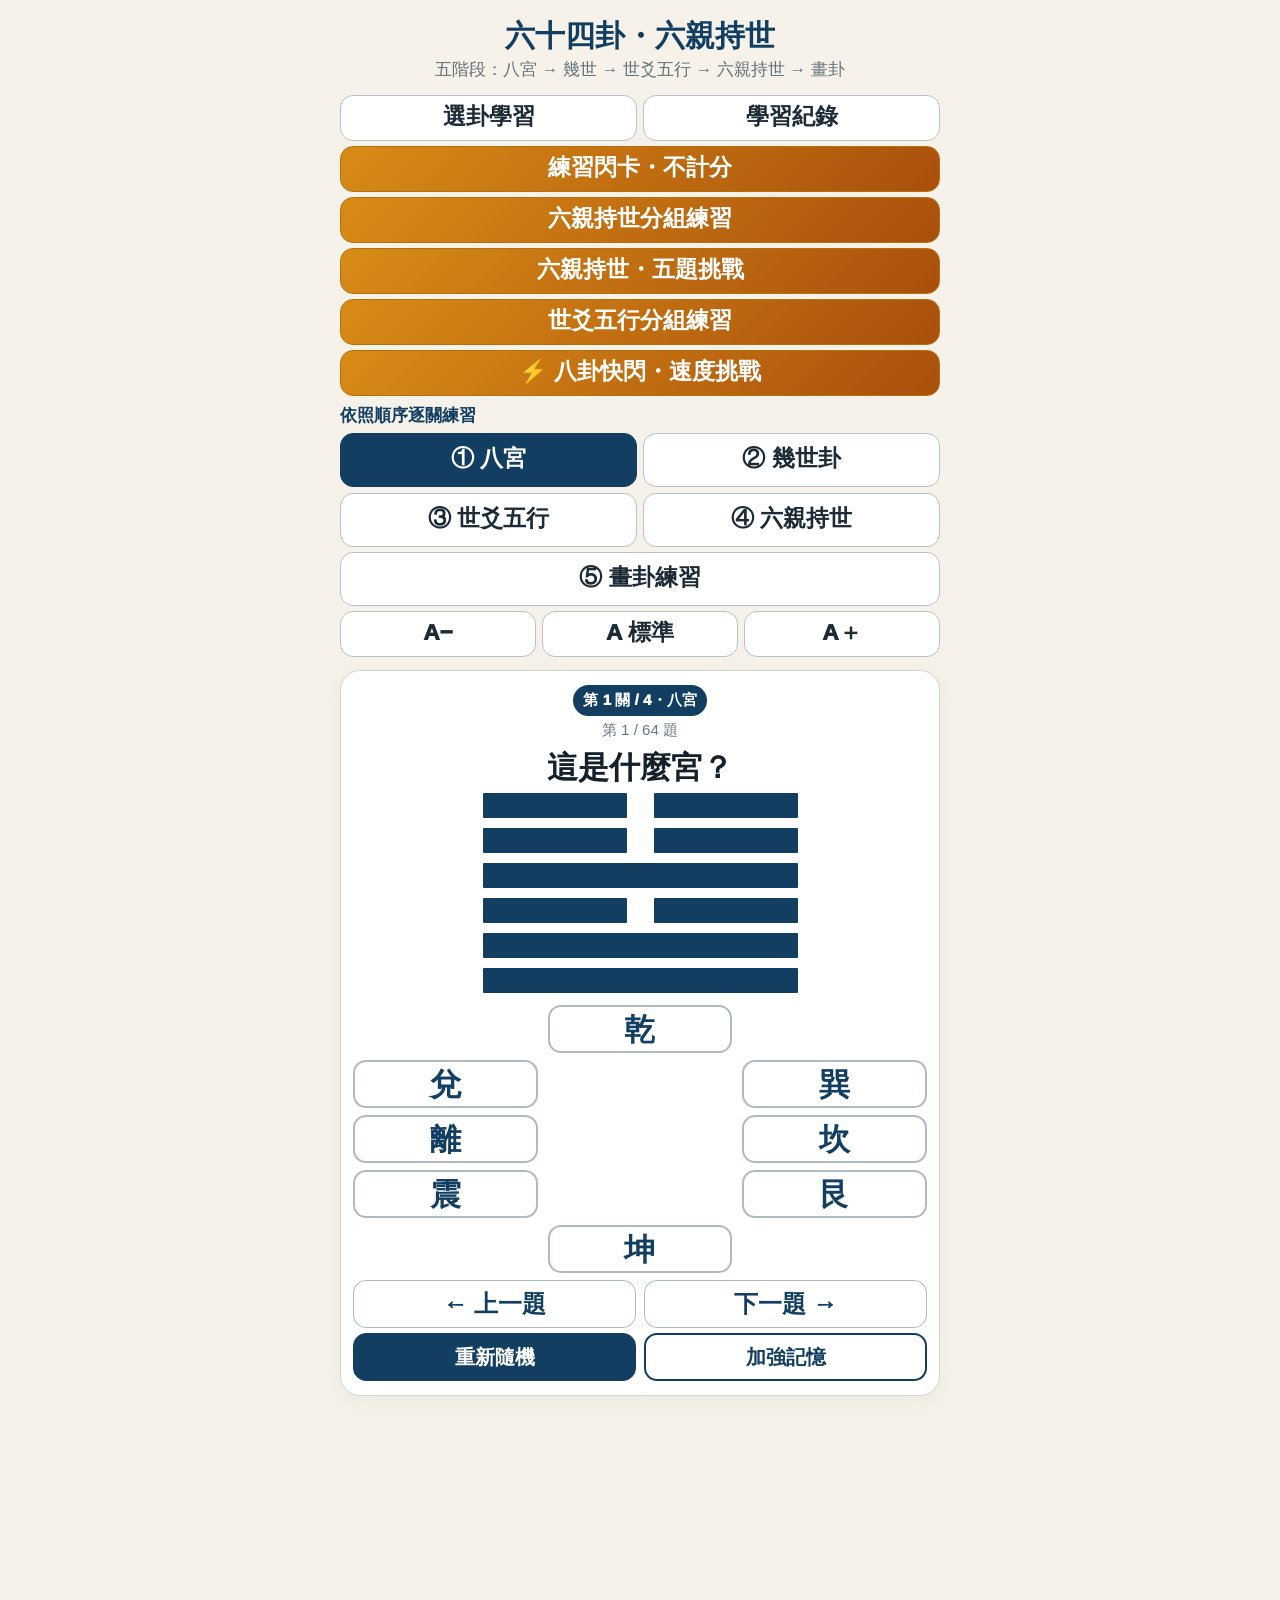
==== commit 6fbb7927: "Add five-card holding relationship quiz" ====
--- a/najia/index.html
+++ b/najia/index.html
@@ -336,6 +336,22 @@
     .speed-feedback { min-height: calc(1.7rem * var(--scale)); margin: 7px 0 5px; font-size: calc(1.08rem * var(--scale)); font-weight: 950; }
     .speed-feedback.correct { color: #19733e; }
     .speed-feedback.wrong { color: #b52d2d; }
+    .holding-quiz-card { padding: 12px 10px; }
+    .holding-quiz-top { display: flex; align-items: center; justify-content: space-between; gap: 8px; color: #64747d; font-size: calc(.86rem * var(--scale)); font-weight: 900; }
+    .holding-quiz-top strong { color: var(--blue); font-size: calc(1.08rem * var(--scale)); }
+    .holding-quiz-question { margin: 8px 0 6px; color: var(--blue); font-size: calc(1.5rem * var(--scale)); font-weight: 950; line-height: 1.15; }
+    .holding-quiz-card > .hex-lines { width: min(82vw, 292px); gap: 9px; margin: 7px auto 10px; }
+    .holding-quiz-card > .hex-lines .yao { height: 19px; gap: 24px; }
+    .holding-quiz-choices { display: grid; grid-template-columns: repeat(2, minmax(0, 1fr)); gap: 7px; }
+    .holding-quiz-choice { min-width: 0; min-height: 54px; border: 2px solid #aebbc3; border-radius: 13px; color: var(--blue); background: #fff; font-size: calc(1.35rem * var(--scale)); font-weight: 950; }
+    .holding-quiz-choice:last-child { grid-column: 1 / -1; }
+    .holding-quiz-choice.correct { color: #fff; border-color: #19733e; background: #19733e; }
+    .holding-quiz-choice.wrong { color: #fff; border-color: #b52d2d; background: #b52d2d; }
+    .holding-quiz-choice:disabled { opacity: 1; }
+    .holding-quiz-feedback { min-height: calc(1.65rem * var(--scale)); margin: 7px 0 1px; font-size: calc(1rem * var(--scale)); font-weight: 950; }
+    .holding-quiz-feedback.correct { color: #19733e; }
+    .holding-quiz-feedback.wrong { color: #b52d2d; }
+    .holding-quiz-history { margin: 7px 0; padding: 8px; border-radius: 12px; color: var(--blue); background: var(--pale); font-size: calc(.9rem * var(--scale)); font-weight: 900; line-height: 1.35; }
     .countdown { display: grid; min-height: 390px; place-items: center; color: #c96112; font-size: calc(7rem * var(--scale)); font-weight: 950; }
     .speed-result { margin: 7px 0; color: var(--blue); font-size: calc(2rem * var(--scale)); font-weight: 950; }
     .speed-score { display: grid; grid-template-columns: repeat(2, 1fr); gap: 8px; margin: 11px 0; }
@@ -344,7 +360,7 @@
     .speed-score strong { display: block; margin-top: 3px; color: var(--blue); font-size: calc(1.65rem * var(--scale)); }
     #flash-screen { padding-bottom: 40vh; touch-action: pan-y; }
     #trigram-screen { padding-bottom: 32vh; }
-    #holding-flash-screen, #world-flash-screen, #draw-practice-screen { padding-bottom: max(34vh, calc(96px + env(safe-area-inset-bottom))); }
+    #holding-flash-screen, #world-flash-screen, #holding-quiz-screen, #draw-practice-screen { padding-bottom: max(34vh, calc(96px + env(safe-area-inset-bottom))); }
     @media (max-width: 600px) and (max-height: 850px) {
       .holding-flash-topics { gap: 5px; margin: 6px 0 9px; }
       .holding-flash-topic { min-height: 41px; }
@@ -413,6 +429,9 @@
         <button class="control speed-launch full" data-mode="holdingFlash">六親持世分組練習</button>
       </div>
       <div class="control-row one">
+        <button class="control speed-launch full" data-mode="holdingQuiz">六親持世・五題挑戰</button>
+      </div>
+      <div class="control-row one">
         <button class="control speed-launch full" data-mode="worldFlash">世爻五行分組練習</button>
       </div>
       <div class="control-row two">
@@ -439,6 +458,7 @@
     <section id="flash-screen" class="screen" hidden></section>
     <section id="practice-screen" class="screen" hidden></section>
     <section id="holding-flash-screen" class="screen" hidden></section>
+    <section id="holding-quiz-screen" class="screen" hidden></section>
     <section id="world-flash-screen" class="screen" hidden></section>
     <section id="draw-practice-screen" class="screen" hidden></section>
     <section id="stats-screen" class="screen" hidden></section>
@@ -476,14 +496,15 @@
     });
     if(records.length!==64||palaceByBits.size!==64||names.length!==64)throw new Error('六十四卦資料不完整');
 
-    const pickerScreen=document.getElementById('picker-screen'),studyScreen=document.getElementById('study-screen'),flashScreen=document.getElementById('flash-screen'),practiceScreen=document.getElementById('practice-screen'),holdingFlashScreen=document.getElementById('holding-flash-screen'),worldFlashScreen=document.getElementById('world-flash-screen'),drawPracticeScreen=document.getElementById('draw-practice-screen'),statsScreen=document.getElementById('stats-screen'),trigramScreen=document.getElementById('trigram-screen');
-    const screens=[pickerScreen,studyScreen,flashScreen,practiceScreen,holdingFlashScreen,worldFlashScreen,drawPracticeScreen,statsScreen,trigramScreen],scales=[.88,1,1.16],STATS_KEY='najia-memory-stats-v1',PROGRESS_KEY='najia-memory-progress-v1',TRIGRAM_KEY='najia-trigram-speed-v1',TRIGRAM_MATCH_KEY='najia-trigram-match-v1',TRIGRAM_HUNTER_KEY='najia-trigram-hunter-v1',HOLDING_FLASH_SEEN_KEY='najia-holding-flash-seen-v1',HOLDING_FLASH_PROGRESS_KEY='najia-holding-flash-progress-v1',WORLD_FLASH_SEEN_KEY='najia-world-element-flash-seen-v1',WORLD_FLASH_PROGRESS_KEY='najia-world-element-flash-progress-v1',HEX_SPEED_KEYS={symbolToName:'najia-hex-speed-symbol-name-v1',nameToSymbol:'najia-hex-speed-name-symbol-v1'},HEX_SPEED_WEAK_KEYS={symbolToName:'najia-hex-speed-weak-symbol-name-v1',nameToSymbol:'najia-hex-speed-weak-name-symbol-v1'},HEX_SPEED_CYCLE_KEYS={symbolToName:'najia-hex-speed-cycle-symbol-name-v1',nameToSymbol:'najia-hex-speed-cycle-name-symbol-v1'};
+    const pickerScreen=document.getElementById('picker-screen'),studyScreen=document.getElementById('study-screen'),flashScreen=document.getElementById('flash-screen'),practiceScreen=document.getElementById('practice-screen'),holdingFlashScreen=document.getElementById('holding-flash-screen'),holdingQuizScreen=document.getElementById('holding-quiz-screen'),worldFlashScreen=document.getElementById('world-flash-screen'),drawPracticeScreen=document.getElementById('draw-practice-screen'),statsScreen=document.getElementById('stats-screen'),trigramScreen=document.getElementById('trigram-screen');
+    const screens=[pickerScreen,studyScreen,flashScreen,practiceScreen,holdingFlashScreen,holdingQuizScreen,worldFlashScreen,drawPracticeScreen,statsScreen,trigramScreen],scales=[.88,1,1.16],STATS_KEY='najia-memory-stats-v1',PROGRESS_KEY='najia-memory-progress-v1',TRIGRAM_KEY='najia-trigram-speed-v1',TRIGRAM_MATCH_KEY='najia-trigram-match-v1',TRIGRAM_HUNTER_KEY='najia-trigram-hunter-v1',HOLDING_FLASH_SEEN_KEY='najia-holding-flash-seen-v1',HOLDING_FLASH_PROGRESS_KEY='najia-holding-flash-progress-v1',HOLDING_QUIZ_KEY='najia-holding-quiz-v1',WORLD_FLASH_SEEN_KEY='najia-world-element-flash-seen-v1',WORLD_FLASH_PROGRESS_KEY='najia-world-element-flash-progress-v1',HEX_SPEED_KEYS={symbolToName:'najia-hex-speed-symbol-name-v1',nameToSymbol:'najia-hex-speed-name-symbol-v1'},HEX_SPEED_WEAK_KEYS={symbolToName:'najia-hex-speed-weak-symbol-name-v1',nameToSymbol:'najia-hex-speed-weak-name-symbol-v1'},HEX_SPEED_CYCLE_KEYS={symbolToName:'najia-hex-speed-cycle-symbol-name-v1',nameToSymbol:'najia-hex-speed-cycle-name-symbol-v1'};
     let scaleIndex=2,currentIndex=0,currentMode='picker',flashType='holding',pickerOrder='kingwen',deck=[],deckPosition=0,practiceIndex=0,practiceTopic='palace',practiceRevealed=false,holdingFlashDeck=[],holdingFlashPosition=0,holdingFlashKins=['父母'],holdingFlashMode='group',holdingFlashRevealed=false,holdingFlashProgressLoaded=false,worldFlashDeck=[],worldFlashPosition=0,worldFlashElements=['木','火','土','金','水'],worldFlashRevealed=false,worldFlashProgressLoaded=false,touchX=null,touchY=null,clearPending=false,initialNavigationChosen=false;
     let trigramDeck=[],trigramPosition=0,trigramCorrect=0,trigramStreak=0,trigramBestStreak=0,trigramReactionTotal=0,trigramGameStart=0,trigramQuestionStart=0,trigramLocked=false,trigramTimer=null,trigramGameMode='standard',trigramFocusNames=[],trigramLabelMode='nature';
     let matchDeck=[],matchPosition=0,matchCorrect=0,matchStreak=0,matchBestStreak=0,matchTimes=[],matchQuestionStart=0,matchLocked=false;
     let hunterGrid=[],hunterTarget=0,hunterTargetDeck=[],hunterFound=0,hunterScore=0,hunterCorrect=0,hunterWrong=0,hunterStreak=0,hunterBestStreak=0,hunterStartBest=0,hunterEndsAt=0,hunterClock=null,hunterLocked=false;
     let hexSpeedMode='symbolToName',hexSpeedPractice='standard',hexSpeedDeck=[],hexSpeedPosition=0,hexSpeedCorrect=0,hexSpeedStreak=0,hexSpeedBestStreak=0,hexSpeedReactionTotal=0,hexSpeedQuestionStart=0,hexSpeedLocked=false,hexSpeedRecentIndices=[];
     let speedHistoryMode='symbolToName';
+    let holdingQuizDeck=[],holdingQuizPosition=0,holdingQuizCorrect=0,holdingQuizLocked=false,holdingQuizTimer=null;
     let drawPracticeIndex=0,drawLines=Array(6).fill(null),drawParts=Array.from({length:6},()=>new Set()),drawWrongRows=new Set(),drawStroke=null,drawGestureMessage='',drawPracticeStarted=false;
     const TYPE_LABELS={palace:'八宮',generation:'幾世卦',coordinate:'舊五行六親',worldElement:'世爻五行',holding:'六親持世'};
     const TRAINING_TYPES=['palace','generation','worldElement','holding'];
@@ -500,7 +521,11 @@
     function saveStats(){try{localStorage.setItem(STATS_KEY,JSON.stringify(stats))}catch(_){}}
     function rate(item){return item.total?Math.round(item.correct/item.total*100):0}
     function errorRate(item){return item.total?100-rate(item):0}
-    function recordAnswer(r,choice,correct,isCorrect){const bucket=stats.byType[flashType]||(stats.byType[flashType]={total:0,correct:0});stats.total++;bucket.total++;if(isCorrect){stats.correct++;bucket.correct++}stats.history.push({hex:r.index,type:flashType,choice,correct,ok:isCorrect,at:Date.now()});if(stats.history.length>2000)stats.history=stats.history.slice(-2000);saveStats()}
+    function recordAnswer(r,choice,correct,isCorrect,type=flashType){const bucket=stats.byType[type]||(stats.byType[type]={total:0,correct:0});stats.total++;bucket.total++;if(isCorrect){stats.correct++;bucket.correct++}stats.history.push({hex:r.index,type,choice,correct,ok:isCorrect,at:Date.now()});if(stats.history.length>2000)stats.history=stats.history.slice(-2000);saveStats()}
+    function emptyHoldingQuizBest(){return{games:0,bestCorrect:0,history:[]}}
+    function loadHoldingQuizBest(){try{const saved=JSON.parse(localStorage.getItem(HOLDING_QUIZ_KEY));if(saved&&Number.isInteger(saved.games)){return{games:Math.max(0,saved.games),bestCorrect:Number.isInteger(saved.bestCorrect)?Math.max(0,Math.min(5,saved.bestCorrect)):0,history:(Array.isArray(saved.history)?saved.history:[]).filter(item=>item&&Number.isInteger(item.correct)&&item.correct>=0&&item.correct<=5).slice(-100).map(item=>({correct:item.correct,at:Number.isFinite(item.at)?item.at:0}))}}}catch(_){}return emptyHoldingQuizBest()}
+    let holdingQuizBest=loadHoldingQuizBest();
+    function saveHoldingQuizBest(){try{localStorage.setItem(HOLDING_QUIZ_KEY,JSON.stringify(holdingQuizBest))}catch(_){}}
     function statsRow(type,item){return`<button class="stats-row stats-row-button" onclick="showErrorRanking('${type}')"><strong>${TYPE_LABELS[type]}</strong><span>${item.total}次</span><span>錯${item.total-item.correct}</span><span>${errorRate(item)}% ›</span></button>`}
     function showStats(){currentMode='stats';clearPending=false;hideScreens();statsScreen.hidden=false;setActive('stats');const wrong=stats.total-stats.correct,legacy=Math.max(0,stats.total-stats.history.length),oldCoordinate=stats.byType.coordinate?.total||0;statsScreen.innerHTML=`<article class="card stats-card"><h2 class="stats-title">學習紀錄</h2><p class="stats-note">紀錄只保存在這支手機的 Safari，不會上傳。${legacy?`舊紀錄 ${legacy} 次沒有單卦明細。`:''}${oldCoordinate?`舊版五行六親 ${oldCoordinate} 次已保留，不混入新的世爻五行統計。`:''}</p><div class="stats-summary"><div class="stat-box"><span>回答次數</span><strong>${stats.total}</strong></div><div class="stat-box"><span>正確率</span><strong>${rate(stats)}%</strong></div><div class="stat-box"><span>錯誤率</span><strong>${errorRate(stats)}%</strong></div><div class="stat-box"><span>答錯</span><strong>${wrong}</strong></div></div><div class="stats-types">${TRAINING_TYPES.map(type=>statsRow(type,stats.byType[type])).join('')}</div><button class="analysis-button" onclick="showErrorRanking('all')">查看錯題排行 →</button><button class="clear-stats" id="clear-stats">清除全部紀錄</button></article>`;document.getElementById('clear-stats').onclick=clearStats;alignCard(statsScreen)}
     function analysisFilters(active){return`<div class="analysis-filters">${[['all','全部'],...TRAINING_TYPES.map(type=>[type,TYPE_LABELS[type]])].map(([key,label])=>`<button class="analysis-filter ${active===key?'active':''}" onclick="showErrorRanking('${key}')">${label}</button>`).join('')}</div>`}
@@ -701,6 +726,14 @@
     function toggleWorldFlashElement(element){if(element==='全部')worldFlashElements=[...worldElementChoices];else if(worldFlashElements.includes(element)){if(worldFlashElements.length>1)worldFlashElements=worldFlashElements.filter(item=>item!==element)}else worldFlashElements=[...worldFlashElements,element];showWorldFlash(true)}
     function showWorldFlash(reset=false){if(!worldFlashProgressLoaded){worldFlashProgressLoaded=true;if(!reset)restoreWorldFlashProgress()}if(reset||!worldFlashDeck.length)shuffleWorldFlash();worldFlashRevealed=false;recordWorldFlashSeen(worldFlashDeck[worldFlashPosition]);saveWorldFlashProgress();currentMode='worldFlash';hideScreens();worldFlashScreen.hidden=false;setActive('worldFlash');renderWorldFlash()}
     function renderWorldFlash(){const r=records[worldFlashDeck[worldFlashPosition]],worldLine=r.lines[r.world-1],branchElement=`${worldLine.stemBranch.slice(-1)}${worldLine.element}`,seen=worldFlashSeen[r.index]||0,topics=[...worldElementChoices,'全部'].map(element=>{const active=element==='全部'?worldFlashElements.length===worldElementChoices.length:worldFlashElements.includes(element);return`<button class="holding-flash-topic ${active?'active':''}" data-world-flash-element="${element}" aria-pressed="${active}">${element}</button>`}).join(''),front=`${hexMarkup(r.bits,false,r.world,false)}<div class="answer-name holding-flash-name"><strong>${r.name}</strong></div><div class="practice-tap">點一下翻到世爻納甲</div>`,back=`${hexMarkup(r.bits,false,r.world)}<div class="answer-name holding-flash-name"><strong>${r.name}</strong></div><div class="holding-flash-answer">世在${lineName(r.world)}</div><div class="practice-answer-label">世爻納甲</div><div class="practice-answer">${branchElement}</div><div class="practice-tap">再點一下，下一張</div>`;worldFlashScreen.innerHTML=`<article class="card flash-card"><div class="stage-badge">世爻五行分組練習・不計分</div><div class="holding-flash-topics" aria-label="世爻五行分組">${topics}</div><div class="ordinal">${worldFlashLabel()}・第 ${worldFlashPosition+1} / ${worldFlashDeck.length} 張<div class="holding-flash-count">這張已看 ${seen} 次</div></div><div class="practice-face holding-flash-face" id="world-flash-face" role="button" tabindex="0" aria-label="點一下翻面">${worldFlashRevealed?back:front}</div><button class="shuffle-button" id="world-flash-reset">重新隨機本組</button></article>`;document.querySelectorAll('[data-world-flash-element]').forEach(button=>button.onclick=()=>toggleWorldFlashElement(button.dataset.worldFlashElement));const face=document.getElementById('world-flash-face'),advance=()=>{if(worldFlashRevealed){worldFlashPosition=(worldFlashPosition+1)%worldFlashDeck.length;worldFlashRevealed=false;recordWorldFlashSeen(worldFlashDeck[worldFlashPosition]);saveWorldFlashProgress()}else worldFlashRevealed=true;renderWorldFlash()};face.onclick=advance;face.onkeydown=e=>{if(e.key==='Enter'||e.key===' '){e.preventDefault();advance()}};document.getElementById('world-flash-reset').onclick=()=>showWorldFlash(true);alignCard(worldFlashScreen)}
+    function stopHoldingQuizTimer(){if(holdingQuizTimer!==null){clearTimeout(holdingQuizTimer);holdingQuizTimer=null}}
+    function holdingQuizRecentText(){const recent=holdingQuizBest.history.slice(-5).reverse();return recent.length?`最近五局：${recent.map(item=>`${item.correct}/5`).join('　')}`:'完成第一局後，分數會保存在這支手機。'}
+    function buildHoldingQuizDeck(){const result=kinChoices.map(kin=>{const candidates=records.filter(record=>record.holding===kin);return candidates[Math.floor(Math.random()*candidates.length)].index});for(let i=result.length-1;i>0;i--){const j=Math.floor(Math.random()*(i+1));[result[i],result[j]]=[result[j],result[i]]}return result}
+    function showHoldingQuizHome(){stopHoldingQuizTimer();currentMode='holdingQuiz';hideScreens();holdingQuizScreen.hidden=false;setActive('holdingQuiz');const best=holdingQuizBest.games?`${holdingQuizBest.bestCorrect}/5`:'尚無紀錄';holdingQuizScreen.innerHTML=`<article class="card speed-card"><div class="speed-home-icon">🎴</div><h2 class="speed-title">六親持世・五題挑戰</h2><p class="speed-rules">只看六爻卦象，直接判斷是哪一個六親持世。<br>每局五題，五種持世各出現一次。</p><div class="speed-score"><div><span>歷史最佳</span><strong>${best}</strong></div><div><span>完成局數</span><strong>${holdingQuizBest.games}</strong></div></div><div class="holding-quiz-history">${holdingQuizRecentText()}</div><button class="speed-start" id="holding-quiz-start">開始五題</button></article>`;document.getElementById('holding-quiz-start').onclick=startHoldingQuiz;alignCard(holdingQuizScreen)}
+    function startHoldingQuiz(){stopHoldingQuizTimer();holdingQuizDeck=buildHoldingQuizDeck();holdingQuizPosition=0;holdingQuizCorrect=0;holdingQuizLocked=false;renderHoldingQuizQuestion()}
+    function renderHoldingQuizQuestion(){stopHoldingQuizTimer();if(holdingQuizPosition>=holdingQuizDeck.length){finishHoldingQuiz();return}holdingQuizLocked=false;const r=records[holdingQuizDeck[holdingQuizPosition]],choices=kinChoices.map(kin=>`<button class="holding-quiz-choice" data-holding-quiz-choice="${kin}">${kin}</button>`).join('');holdingQuizScreen.innerHTML=`<article class="card holding-quiz-card"><div class="stage-badge">六親持世・五題挑戰</div><div class="holding-quiz-top"><span>第 <strong>${holdingQuizPosition+1}</strong> / 5 題</span><span>答對 <strong>${holdingQuizCorrect}</strong></span></div><div class="holding-quiz-question">這一卦是什麼持世？</div>${hexMarkup(r.bits)}<div class="holding-quiz-choices" aria-label="六親持世答案">${choices}</div><div class="holding-quiz-feedback" id="holding-quiz-feedback" aria-live="polite"></div></article>`;holdingQuizScreen.querySelectorAll('[data-holding-quiz-choice]').forEach(button=>button.onclick=()=>answerHoldingQuiz(button.dataset.holdingQuizChoice));alignCard(holdingQuizScreen)}
+    function answerHoldingQuiz(choice){if(holdingQuizLocked)return;holdingQuizLocked=true;const r=records[holdingQuizDeck[holdingQuizPosition]],correct=r.holding,isCorrect=choice===correct;if(isCorrect)holdingQuizCorrect++;recordAnswer(r,choice,correct,isCorrect,'holding');holdingQuizScreen.querySelectorAll('[data-holding-quiz-choice]').forEach(button=>{button.disabled=true;if(button.dataset.holdingQuizChoice===correct)button.classList.add('correct');else if(button.dataset.holdingQuizChoice===choice)button.classList.add('wrong')});const feedback=document.getElementById('holding-quiz-feedback');feedback.textContent=isCorrect?'答對了 ✓':`答錯了，正確是「${correct}持世」`;feedback.className=`holding-quiz-feedback ${isCorrect?'correct':'wrong'}`;holdingQuizPosition++;holdingQuizTimer=setTimeout(renderHoldingQuizQuestion,isCorrect?650:950)}
+    function finishHoldingQuiz(){stopHoldingQuizTimer();const hadRecord=holdingQuizBest.games>0,better=holdingQuizCorrect>holdingQuizBest.bestCorrect,breakthrough=hadRecord&&better;holdingQuizBest.games++;holdingQuizBest.bestCorrect=Math.max(holdingQuizBest.bestCorrect,holdingQuizCorrect);holdingQuizBest.history.push({correct:holdingQuizCorrect,at:Date.now()});holdingQuizBest.history=holdingQuizBest.history.slice(-100);saveHoldingQuizBest();const title=breakthrough?'<div class="speed-result">🎉 突破紀錄！</div>':'',recent=holdingQuizRecentText();holdingQuizScreen.innerHTML=`<article class="card speed-card speed-finish-card"><div class="speed-home-icon">🏁</div>${title}<div class="speed-score"><div><span>本局答對</span><strong>${holdingQuizCorrect}/5</strong></div><div><span>正確率</span><strong>${holdingQuizCorrect*20}%</strong></div><div><span>歷史最佳</span><strong>${holdingQuizBest.bestCorrect}/5</strong></div><div><span>完成局數</span><strong>${holdingQuizBest.games}</strong></div></div><div class="holding-quiz-history">${recent}</div><div class="speed-home-actions"><button class="speed-start" id="holding-quiz-again">再玩一次</button><button class="speed-weak" id="holding-quiz-home">挑戰首頁</button></div></article>`;document.getElementById('holding-quiz-again').onclick=startHoldingQuiz;document.getElementById('holding-quiz-home').onclick=showHoldingQuizHome;alignCard(holdingQuizScreen)}
     const trigramFullNames={7:{name:'乾',nature:'天'},3:{name:'兌',nature:'澤'},5:{name:'離',nature:'火'},1:{name:'震',nature:'雷'},6:{name:'巽',nature:'風'},2:{name:'坎',nature:'水'},4:{name:'艮',nature:'山'},0:{name:'坤',nature:'地'}};
     function fullHexName(r){const lower=trigramFullNames[r.bits&7],upper=trigramFullNames[(r.bits>>3)&7];return upper.name===lower.name?`${upper.name}為${upper.nature}`:`${upper.nature}${lower.nature}${r.name}`}
     function resetDrawPractice(index=drawPracticeIndex){drawPracticeIndex=(index+64)%64;drawLines=Array(6).fill(null);drawParts=Array.from({length:6},()=>new Set());drawWrongRows=new Set();drawGestureMessage='';drawStroke=null}
@@ -742,7 +775,7 @@
     function updateScale(){document.documentElement.style.setProperty('--scale',Math.round(scales[scaleIndex]*viewportScaleFactor()*1000)/1000)}
     let scaleResizeFrame=0;const refreshResponsiveScale=()=>{cancelAnimationFrame(scaleResizeFrame);scaleResizeFrame=requestAnimationFrame(updateScale)};
     window.addEventListener('resize',refreshResponsiveScale);window.addEventListener('orientationchange',refreshResponsiveScale);window.visualViewport?.addEventListener('resize',refreshResponsiveScale);
-    document.querySelectorAll('[data-mode]').forEach(b=>b.onclick=()=>{initialNavigationChosen=true;stopTrigramTimer();if(b.dataset.mode==='picker')showPicker();else if(b.dataset.mode==='stats')showStats();else if(b.dataset.mode==='trigram')showTrigramHome();else if(b.dataset.mode==='practice')showPractice();else if(b.dataset.mode==='holdingFlash')showHoldingFlash();else if(b.dataset.mode==='worldFlash')showWorldFlash();else if(b.dataset.mode==='drawPractice')showDrawPractice();else if(b.dataset.mode==='generation')showFlash(false,'generation','generation');else if(b.dataset.mode==='palace')showFlash(false,'palace','palace');else if(b.dataset.mode==='worldElement')showFlash(false,'worldElement','worldElement');else showFlash(false,'flash','holding')});
+    document.querySelectorAll('[data-mode]').forEach(b=>b.onclick=()=>{initialNavigationChosen=true;stopTrigramTimer();stopHoldingQuizTimer();if(b.dataset.mode==='picker')showPicker();else if(b.dataset.mode==='stats')showStats();else if(b.dataset.mode==='trigram')showTrigramHome();else if(b.dataset.mode==='practice')showPractice();else if(b.dataset.mode==='holdingFlash')showHoldingFlash();else if(b.dataset.mode==='holdingQuiz')showHoldingQuizHome();else if(b.dataset.mode==='worldFlash')showWorldFlash();else if(b.dataset.mode==='drawPractice')showDrawPractice();else if(b.dataset.mode==='generation')showFlash(false,'generation','generation');else if(b.dataset.mode==='palace')showFlash(false,'palace','palace');else if(b.dataset.mode==='worldElement')showFlash(false,'worldElement','worldElement');else showFlash(false,'flash','holding')});
     document.getElementById('smaller').onclick=()=>{scaleIndex=Math.max(0,scaleIndex-1);updateScale()};document.getElementById('normal').onclick=()=>{scaleIndex=1;updateScale()};document.getElementById('larger').onclick=()=>{scaleIndex=Math.min(2,scaleIndex+1);updateScale()};
     studyScreen.addEventListener('touchstart',e=>{const t=e.changedTouches[0];touchX=t.clientX;touchY=t.clientY},{passive:true});studyScreen.addEventListener('touchend',e=>{if(touchX===null)return;const t=e.changedTouches[0],dx=t.clientX-touchX,dy=t.clientY-touchY;touchX=touchY=null;if(Math.abs(dx)>55&&Math.abs(dx)>Math.abs(dy)*1.25)openStudy(currentIndex+(dx<0?1:-1))},{passive:true});
     flashScreen.addEventListener('pointerdown',e=>{if(!e.isPrimary)return;touchX=e.clientX;touchY=e.clientY;try{flashScreen.setPointerCapture(e.pointerId)}catch(_){} });flashScreen.addEventListener('pointerup',e=>{if(!e.isPrimary||touchX===null)return;const dx=e.clientX-touchX,dy=e.clientY-touchY,step=flashSwipeStep(dx,dy);touchX=touchY=null;if(step)moveFlashCard(step)});flashScreen.addEventListener('pointercancel',()=>{touchX=touchY=null});
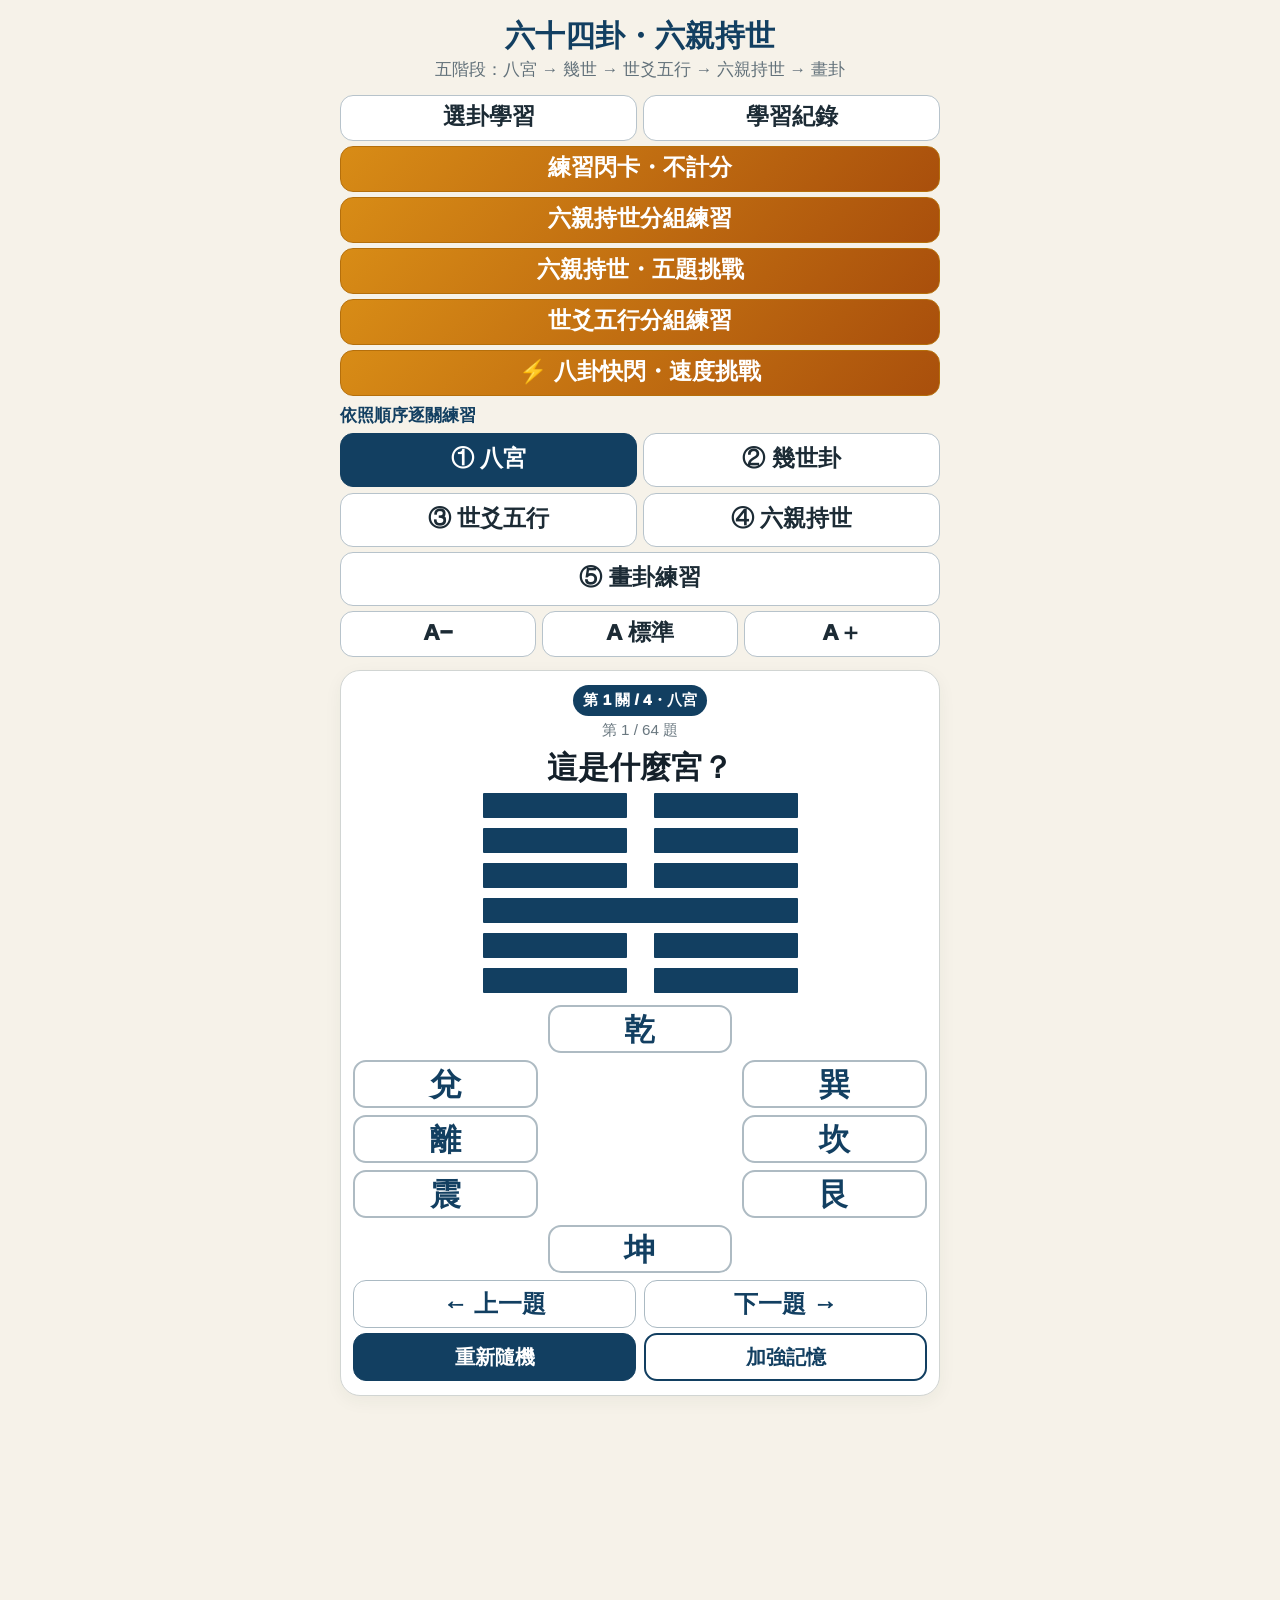
==== commit bba7f43c: "Track timed holding quiz rankings" ====
--- a/najia/index.html
+++ b/najia/index.html
@@ -352,6 +352,20 @@
     .holding-quiz-feedback.correct { color: #19733e; }
     .holding-quiz-feedback.wrong { color: #b52d2d; }
     .holding-quiz-history { margin: 7px 0; padding: 8px; border-radius: 12px; color: var(--blue); background: var(--pale); font-size: calc(.9rem * var(--scale)); font-weight: 900; line-height: 1.35; }
+    .holding-quiz-details { overflow: hidden; margin: 6px 0; border: 1px solid #ced9df; border-radius: 12px; background: #f8fafb; text-align: left; }
+    .holding-quiz-details-title { padding: 6px 8px; color: var(--blue); background: var(--pale); font-size: calc(.82rem * var(--scale)); font-weight: 950; }
+    .holding-quiz-detail-row { display: grid; grid-template-columns: 2.2rem minmax(0, 1fr) 4.5rem; align-items: center; gap: 5px; min-height: 42px; padding: 5px 7px; border-top: 1px solid #dce5e9; }
+    .holding-quiz-detail-row > span:first-child { color: #6f7c83; font-size: calc(.72rem * var(--scale)); font-weight: 900; }
+    .holding-quiz-detail-row strong { display: block; color: var(--blue); font-size: calc(.9rem * var(--scale)); }
+    .holding-quiz-detail-row small { display: block; color: #6c7980; font-size: calc(.68rem * var(--scale)); font-weight: 800; }
+    .holding-quiz-detail-row > b { color: #9b5300; font-size: calc(.88rem * var(--scale)); text-align: right; white-space: nowrap; }
+    .holding-quiz-rank-list { display: grid; gap: 7px; margin: 8px 0; }
+    .holding-quiz-rank { overflow: hidden; border: 1px solid #cad7de; border-radius: 12px; background: #fff; }
+    .holding-quiz-rank summary { display: grid; grid-template-columns: 2.3rem 3.4rem minmax(0, 1fr) 4.5rem; align-items: center; gap: 4px; min-height: 46px; padding: 6px 8px; color: var(--blue); font-size: calc(.78rem * var(--scale)); font-weight: 900; cursor: pointer; }
+    .holding-quiz-rank summary span:first-child { color: #a45500; font-size: calc(.95rem * var(--scale)); font-weight: 950; }
+    .holding-quiz-rank summary strong { font-size: calc(1.05rem * var(--scale)); }
+    .holding-quiz-rank summary span:last-child { color: #748188; font-size: calc(.66rem * var(--scale)); text-align: right; }
+    .holding-quiz-rank .holding-quiz-details { margin: 0; border: 0; border-top: 1px solid #dce5e9; border-radius: 0; }
     .countdown { display: grid; min-height: 390px; place-items: center; color: #c96112; font-size: calc(7rem * var(--scale)); font-weight: 950; }
     .speed-result { margin: 7px 0; color: var(--blue); font-size: calc(2rem * var(--scale)); font-weight: 950; }
     .speed-score { display: grid; grid-template-columns: repeat(2, 1fr); gap: 8px; margin: 11px 0; }
@@ -504,7 +518,7 @@
     let hunterGrid=[],hunterTarget=0,hunterTargetDeck=[],hunterFound=0,hunterScore=0,hunterCorrect=0,hunterWrong=0,hunterStreak=0,hunterBestStreak=0,hunterStartBest=0,hunterEndsAt=0,hunterClock=null,hunterLocked=false;
     let hexSpeedMode='symbolToName',hexSpeedPractice='standard',hexSpeedDeck=[],hexSpeedPosition=0,hexSpeedCorrect=0,hexSpeedStreak=0,hexSpeedBestStreak=0,hexSpeedReactionTotal=0,hexSpeedQuestionStart=0,hexSpeedLocked=false,hexSpeedRecentIndices=[];
     let speedHistoryMode='symbolToName';
-    let holdingQuizDeck=[],holdingQuizPosition=0,holdingQuizCorrect=0,holdingQuizLocked=false,holdingQuizTimer=null;
+    let holdingQuizDeck=[],holdingQuizPosition=0,holdingQuizCorrect=0,holdingQuizLocked=false,holdingQuizTimer=null,holdingQuizQuestionStart=0,holdingQuizQuestionDetails=[];
     let drawPracticeIndex=0,drawLines=Array(6).fill(null),drawParts=Array.from({length:6},()=>new Set()),drawWrongRows=new Set(),drawStroke=null,drawGestureMessage='',drawPracticeStarted=false;
     const TYPE_LABELS={palace:'八宮',generation:'幾世卦',coordinate:'舊五行六親',worldElement:'世爻五行',holding:'六親持世'};
     const TRAINING_TYPES=['palace','generation','worldElement','holding'];
@@ -523,7 +537,8 @@
     function errorRate(item){return item.total?100-rate(item):0}
     function recordAnswer(r,choice,correct,isCorrect,type=flashType){const bucket=stats.byType[type]||(stats.byType[type]={total:0,correct:0});stats.total++;bucket.total++;if(isCorrect){stats.correct++;bucket.correct++}stats.history.push({hex:r.index,type,choice,correct,ok:isCorrect,at:Date.now()});if(stats.history.length>2000)stats.history=stats.history.slice(-2000);saveStats()}
     function emptyHoldingQuizBest(){return{games:0,bestCorrect:0,history:[]}}
-    function loadHoldingQuizBest(){try{const saved=JSON.parse(localStorage.getItem(HOLDING_QUIZ_KEY));if(saved&&Number.isInteger(saved.games)){return{games:Math.max(0,saved.games),bestCorrect:Number.isInteger(saved.bestCorrect)?Math.max(0,Math.min(5,saved.bestCorrect)):0,history:(Array.isArray(saved.history)?saved.history:[]).filter(item=>item&&Number.isInteger(item.correct)&&item.correct>=0&&item.correct<=5).slice(-100).map(item=>({correct:item.correct,at:Number.isFinite(item.at)?item.at:0}))}}}catch(_){}return emptyHoldingQuizBest()}
+    function normalizeHoldingQuizDetails(value){return(Array.isArray(value)?value:[]).filter(item=>item&&Number.isInteger(item.hex)&&item.hex>=0&&item.hex<64&&Number.isFinite(item.ms)&&item.ms>=0&&typeof item.ok==='boolean').slice(0,5).map(item=>({hex:item.hex,ms:Math.round(item.ms),ok:item.ok,choice:kinChoices.includes(item.choice)?item.choice:'',correct:kinChoices.includes(item.correct)?item.correct:records[item.hex].holding}))}
+    function loadHoldingQuizBest(){try{const saved=JSON.parse(localStorage.getItem(HOLDING_QUIZ_KEY));if(saved&&Number.isInteger(saved.games)){return{games:Math.max(0,saved.games),bestCorrect:Number.isInteger(saved.bestCorrect)?Math.max(0,Math.min(5,saved.bestCorrect)):0,history:(Array.isArray(saved.history)?saved.history:[]).filter(item=>item&&Number.isInteger(item.correct)&&item.correct>=0&&item.correct<=5).slice(-100).map(item=>{const details=normalizeHoldingQuizDetails(item.details),pace=Number.isFinite(item.pace)&&item.pace>0?Math.round(item.pace):0;return{correct:item.correct,pace,at:Number.isFinite(item.at)?item.at:0,details,legacy:!pace||details.length!==5}})}}}catch(_){}return emptyHoldingQuizBest()}
     let holdingQuizBest=loadHoldingQuizBest();
     function saveHoldingQuizBest(){try{localStorage.setItem(HOLDING_QUIZ_KEY,JSON.stringify(holdingQuizBest))}catch(_){}}
     function statsRow(type,item){return`<button class="stats-row stats-row-button" onclick="showErrorRanking('${type}')"><strong>${TYPE_LABELS[type]}</strong><span>${item.total}次</span><span>錯${item.total-item.correct}</span><span>${errorRate(item)}% ›</span></button>`}
@@ -727,13 +742,18 @@
     function showWorldFlash(reset=false){if(!worldFlashProgressLoaded){worldFlashProgressLoaded=true;if(!reset)restoreWorldFlashProgress()}if(reset||!worldFlashDeck.length)shuffleWorldFlash();worldFlashRevealed=false;recordWorldFlashSeen(worldFlashDeck[worldFlashPosition]);saveWorldFlashProgress();currentMode='worldFlash';hideScreens();worldFlashScreen.hidden=false;setActive('worldFlash');renderWorldFlash()}
     function renderWorldFlash(){const r=records[worldFlashDeck[worldFlashPosition]],worldLine=r.lines[r.world-1],branchElement=`${worldLine.stemBranch.slice(-1)}${worldLine.element}`,seen=worldFlashSeen[r.index]||0,topics=[...worldElementChoices,'全部'].map(element=>{const active=element==='全部'?worldFlashElements.length===worldElementChoices.length:worldFlashElements.includes(element);return`<button class="holding-flash-topic ${active?'active':''}" data-world-flash-element="${element}" aria-pressed="${active}">${element}</button>`}).join(''),front=`${hexMarkup(r.bits,false,r.world,false)}<div class="answer-name holding-flash-name"><strong>${r.name}</strong></div><div class="practice-tap">點一下翻到世爻納甲</div>`,back=`${hexMarkup(r.bits,false,r.world)}<div class="answer-name holding-flash-name"><strong>${r.name}</strong></div><div class="holding-flash-answer">世在${lineName(r.world)}</div><div class="practice-answer-label">世爻納甲</div><div class="practice-answer">${branchElement}</div><div class="practice-tap">再點一下，下一張</div>`;worldFlashScreen.innerHTML=`<article class="card flash-card"><div class="stage-badge">世爻五行分組練習・不計分</div><div class="holding-flash-topics" aria-label="世爻五行分組">${topics}</div><div class="ordinal">${worldFlashLabel()}・第 ${worldFlashPosition+1} / ${worldFlashDeck.length} 張<div class="holding-flash-count">這張已看 ${seen} 次</div></div><div class="practice-face holding-flash-face" id="world-flash-face" role="button" tabindex="0" aria-label="點一下翻面">${worldFlashRevealed?back:front}</div><button class="shuffle-button" id="world-flash-reset">重新隨機本組</button></article>`;document.querySelectorAll('[data-world-flash-element]').forEach(button=>button.onclick=()=>toggleWorldFlashElement(button.dataset.worldFlashElement));const face=document.getElementById('world-flash-face'),advance=()=>{if(worldFlashRevealed){worldFlashPosition=(worldFlashPosition+1)%worldFlashDeck.length;worldFlashRevealed=false;recordWorldFlashSeen(worldFlashDeck[worldFlashPosition]);saveWorldFlashProgress()}else worldFlashRevealed=true;renderWorldFlash()};face.onclick=advance;face.onkeydown=e=>{if(e.key==='Enter'||e.key===' '){e.preventDefault();advance()}};document.getElementById('world-flash-reset').onclick=()=>showWorldFlash(true);alignCard(worldFlashScreen)}
     function stopHoldingQuizTimer(){if(holdingQuizTimer!==null){clearTimeout(holdingQuizTimer);holdingQuizTimer=null}}
-    function holdingQuizRecentText(){const recent=holdingQuizBest.history.slice(-5).reverse();return recent.length?`最近五局：${recent.map(item=>`${item.correct}/5`).join('　')}`:'完成第一局後，分數會保存在這支手機。'}
+    function holdingQuizTimedHistory(){return holdingQuizBest.history.filter(item=>!item.legacy&&item.pace>0&&item.details.length===5)}
+    function holdingQuizSortedHistory(){return[...holdingQuizTimedHistory()].sort((a,b)=>b.correct-a.correct||a.pace-b.pace||a.at-b.at)}
+    function holdingQuizRecentText(){const recent=holdingQuizBest.history.slice(-5).reverse();return recent.length?`最近五局：${recent.map(item=>item.legacy?`${item.correct}/5（未計時）`:`${item.correct}/5・${seconds(item.pace)}`).join('　')}`:'完成第一局後，分數與秒數會保存在這支手機。'}
+    function holdingQuizDetailsMarkup(details,title='每題答題時間'){const rows=details.map((item,index)=>{const r=records[item.hex],answer=item.ok?`答對・${item.correct}持世`:`答錯：選${item.choice}，正確${item.correct}`;return`<div class="holding-quiz-detail-row"><span>第${index+1}題</span><span><strong>${fullHexName(r)}</strong><small>${answer}</small></span><b>${seconds(item.ms)}</b></div>`}).join('');return`<section class="holding-quiz-details"><div class="holding-quiz-details-title">${title}</div>${rows}</section>`}
+    function holdingQuizRankingMarkup(){const timed=holdingQuizSortedHistory(),rows=timed.map((item,index)=>`<details class="holding-quiz-rank"><summary><span>#${index+1}</span><strong>${item.correct}/5</strong><span>總計 ${seconds(item.pace)}</span><span>${savedHistoryDate(item.at)}</span></summary>${holdingQuizDetailsMarkup(item.details,'這一局的五題明細')}</details>`).join(''),legacyCount=holdingQuizBest.history.filter(item=>item.legacy).length,legacy=legacyCount?`<div class="holding-quiz-history">另保留 ${legacyCount} 局升級前分數；舊紀錄沒有秒數，不列入速度排名。</div>`:'';return`${rows?`<div class="holding-quiz-rank-list">${rows}</div>`:'<div class="analysis-empty">完成一局計時挑戰後，排名會顯示在這裡。</div>'}${legacy}`}
     function buildHoldingQuizDeck(){const result=kinChoices.map(kin=>{const candidates=records.filter(record=>record.holding===kin);return candidates[Math.floor(Math.random()*candidates.length)].index});for(let i=result.length-1;i>0;i--){const j=Math.floor(Math.random()*(i+1));[result[i],result[j]]=[result[j],result[i]]}return result}
-    function showHoldingQuizHome(){stopHoldingQuizTimer();currentMode='holdingQuiz';hideScreens();holdingQuizScreen.hidden=false;setActive('holdingQuiz');const best=holdingQuizBest.games?`${holdingQuizBest.bestCorrect}/5`:'尚無紀錄';holdingQuizScreen.innerHTML=`<article class="card speed-card"><div class="speed-home-icon">🎴</div><h2 class="speed-title">六親持世・五題挑戰</h2><p class="speed-rules">只看六爻卦象，直接判斷是哪一個六親持世。<br>每局五題，五種持世各出現一次。</p><div class="speed-score"><div><span>歷史最佳</span><strong>${best}</strong></div><div><span>完成局數</span><strong>${holdingQuizBest.games}</strong></div></div><div class="holding-quiz-history">${holdingQuizRecentText()}</div><button class="speed-start" id="holding-quiz-start">開始五題</button></article>`;document.getElementById('holding-quiz-start').onclick=startHoldingQuiz;alignCard(holdingQuizScreen)}
-    function startHoldingQuiz(){stopHoldingQuizTimer();holdingQuizDeck=buildHoldingQuizDeck();holdingQuizPosition=0;holdingQuizCorrect=0;holdingQuizLocked=false;renderHoldingQuizQuestion()}
-    function renderHoldingQuizQuestion(){stopHoldingQuizTimer();if(holdingQuizPosition>=holdingQuizDeck.length){finishHoldingQuiz();return}holdingQuizLocked=false;const r=records[holdingQuizDeck[holdingQuizPosition]],choices=kinChoices.map(kin=>`<button class="holding-quiz-choice" data-holding-quiz-choice="${kin}">${kin}</button>`).join('');holdingQuizScreen.innerHTML=`<article class="card holding-quiz-card"><div class="stage-badge">六親持世・五題挑戰</div><div class="holding-quiz-top"><span>第 <strong>${holdingQuizPosition+1}</strong> / 5 題</span><span>答對 <strong>${holdingQuizCorrect}</strong></span></div><div class="holding-quiz-question">這一卦是什麼持世？</div>${hexMarkup(r.bits)}<div class="holding-quiz-choices" aria-label="六親持世答案">${choices}</div><div class="holding-quiz-feedback" id="holding-quiz-feedback" aria-live="polite"></div></article>`;holdingQuizScreen.querySelectorAll('[data-holding-quiz-choice]').forEach(button=>button.onclick=()=>answerHoldingQuiz(button.dataset.holdingQuizChoice));alignCard(holdingQuizScreen)}
-    function answerHoldingQuiz(choice){if(holdingQuizLocked)return;holdingQuizLocked=true;const r=records[holdingQuizDeck[holdingQuizPosition]],correct=r.holding,isCorrect=choice===correct;if(isCorrect)holdingQuizCorrect++;recordAnswer(r,choice,correct,isCorrect,'holding');holdingQuizScreen.querySelectorAll('[data-holding-quiz-choice]').forEach(button=>{button.disabled=true;if(button.dataset.holdingQuizChoice===correct)button.classList.add('correct');else if(button.dataset.holdingQuizChoice===choice)button.classList.add('wrong')});const feedback=document.getElementById('holding-quiz-feedback');feedback.textContent=isCorrect?'答對了 ✓':`答錯了，正確是「${correct}持世」`;feedback.className=`holding-quiz-feedback ${isCorrect?'correct':'wrong'}`;holdingQuizPosition++;holdingQuizTimer=setTimeout(renderHoldingQuizQuestion,isCorrect?650:950)}
-    function finishHoldingQuiz(){stopHoldingQuizTimer();const hadRecord=holdingQuizBest.games>0,better=holdingQuizCorrect>holdingQuizBest.bestCorrect,breakthrough=hadRecord&&better;holdingQuizBest.games++;holdingQuizBest.bestCorrect=Math.max(holdingQuizBest.bestCorrect,holdingQuizCorrect);holdingQuizBest.history.push({correct:holdingQuizCorrect,at:Date.now()});holdingQuizBest.history=holdingQuizBest.history.slice(-100);saveHoldingQuizBest();const title=breakthrough?'<div class="speed-result">🎉 突破紀錄！</div>':'',recent=holdingQuizRecentText();holdingQuizScreen.innerHTML=`<article class="card speed-card speed-finish-card"><div class="speed-home-icon">🏁</div>${title}<div class="speed-score"><div><span>本局答對</span><strong>${holdingQuizCorrect}/5</strong></div><div><span>正確率</span><strong>${holdingQuizCorrect*20}%</strong></div><div><span>歷史最佳</span><strong>${holdingQuizBest.bestCorrect}/5</strong></div><div><span>完成局數</span><strong>${holdingQuizBest.games}</strong></div></div><div class="holding-quiz-history">${recent}</div><div class="speed-home-actions"><button class="speed-start" id="holding-quiz-again">再玩一次</button><button class="speed-weak" id="holding-quiz-home">挑戰首頁</button></div></article>`;document.getElementById('holding-quiz-again').onclick=startHoldingQuiz;document.getElementById('holding-quiz-home').onclick=showHoldingQuizHome;alignCard(holdingQuizScreen)}
+    function showHoldingQuizHome(){stopHoldingQuizTimer();currentMode='holdingQuiz';hideScreens();holdingQuizScreen.hidden=false;setActive('holdingQuiz');const leader=holdingQuizSortedHistory()[0],best=leader?`${leader.correct}/5・${seconds(leader.pace)}`:holdingQuizBest.games?`${holdingQuizBest.bestCorrect}/5（舊紀錄）`:'尚無紀錄';holdingQuizScreen.innerHTML=`<article class="card speed-card"><div class="speed-home-icon">🎴</div><h2 class="speed-title">六親持世・五題挑戰</h2><p class="speed-rules">只看六爻卦象，直接判斷是哪一個六親持世。<br>每題單獨計時；答對數相同時，總時間越短排名越前。</p><div class="speed-score"><div><span>歷史第一名</span><strong>${best}</strong></div><div><span>完成局數</span><strong>${holdingQuizBest.games}</strong></div></div><div class="holding-quiz-history">${holdingQuizRecentText()}</div><button class="speed-history-open" id="holding-quiz-history-open" ${holdingQuizBest.games?'':'disabled'}>📊 查看歷史排名與每題秒數</button><button class="speed-start" id="holding-quiz-start">開始五題</button></article>`;document.getElementById('holding-quiz-history-open').onclick=showHoldingQuizHistory;document.getElementById('holding-quiz-start').onclick=startHoldingQuiz;alignCard(holdingQuizScreen)}
+    function showHoldingQuizHistory(){stopHoldingQuizTimer();currentMode='holdingQuiz';hideScreens();holdingQuizScreen.hidden=false;setActive('holdingQuiz');holdingQuizScreen.innerHTML=`<article class="card speed-card"><div class="speed-home-icon">📊</div><h2 class="speed-title">持世五題・歷史排名</h2><p class="saved-history-note">先比答對題數；答對數相同時，五題總答題時間越短排名越前。點開每一局可看五個卦各花多少秒。</p>${holdingQuizRankingMarkup()}<button class="analysis-back" id="holding-quiz-history-back">← 回五題挑戰</button></article>`;document.getElementById('holding-quiz-history-back').onclick=showHoldingQuizHome;alignCard(holdingQuizScreen)}
+    function startHoldingQuiz(){stopHoldingQuizTimer();holdingQuizDeck=buildHoldingQuizDeck();holdingQuizPosition=0;holdingQuizCorrect=0;holdingQuizLocked=false;holdingQuizQuestionDetails=[];renderHoldingQuizQuestion()}
+    function renderHoldingQuizQuestion(){stopHoldingQuizTimer();if(holdingQuizPosition>=holdingQuizDeck.length){finishHoldingQuiz();return}holdingQuizLocked=false;const r=records[holdingQuizDeck[holdingQuizPosition]],choices=kinChoices.map(kin=>`<button class="holding-quiz-choice" data-holding-quiz-choice="${kin}">${kin}</button>`).join('');holdingQuizScreen.innerHTML=`<article class="card holding-quiz-card"><div class="stage-badge">六親持世・五題計時挑戰</div><div class="holding-quiz-top"><span>第 <strong>${holdingQuizPosition+1}</strong> / 5 題</span><span>本題計時中・答對 <strong>${holdingQuizCorrect}</strong></span></div><div class="holding-quiz-question">這一卦是什麼持世？</div>${hexMarkup(r.bits)}<div class="holding-quiz-choices" aria-label="六親持世答案">${choices}</div><div class="holding-quiz-feedback" id="holding-quiz-feedback" aria-live="polite"></div></article>`;holdingQuizScreen.querySelectorAll('[data-holding-quiz-choice]').forEach(button=>button.onclick=()=>answerHoldingQuiz(button.dataset.holdingQuizChoice));holdingQuizQuestionStart=Date.now();alignCard(holdingQuizScreen)}
+    function answerHoldingQuiz(choice){if(holdingQuizLocked)return;holdingQuizLocked=true;const r=records[holdingQuizDeck[holdingQuizPosition]],correct=r.holding,isCorrect=choice===correct,elapsed=Math.max(1,Date.now()-holdingQuizQuestionStart);if(isCorrect)holdingQuizCorrect++;holdingQuizQuestionDetails.push({hex:r.index,ms:elapsed,ok:isCorrect,choice,correct});recordAnswer(r,choice,correct,isCorrect,'holding');holdingQuizScreen.querySelectorAll('[data-holding-quiz-choice]').forEach(button=>{button.disabled=true;if(button.dataset.holdingQuizChoice===correct)button.classList.add('correct');else if(button.dataset.holdingQuizChoice===choice)button.classList.add('wrong')});const feedback=document.getElementById('holding-quiz-feedback');feedback.textContent=isCorrect?`答對了 ✓・${seconds(elapsed)}`:`答錯了・正確是「${correct}持世」・${seconds(elapsed)}`;feedback.className=`holding-quiz-feedback ${isCorrect?'correct':'wrong'}`;holdingQuizPosition++;holdingQuizTimer=setTimeout(renderHoldingQuizQuestion,isCorrect?650:950)}
+    function finishHoldingQuiz(){stopHoldingQuizTimer();const previous=holdingQuizSortedHistory(),previousLeader=previous[0],totalMs=holdingQuizQuestionDetails.reduce((sum,item)=>sum+item.ms,0),entry={correct:holdingQuizCorrect,pace:totalMs,at:Date.now(),details:holdingQuizQuestionDetails.map(item=>({...item})),legacy:false},better=!previousLeader||entry.correct>previousLeader.correct||(entry.correct===previousLeader.correct&&entry.pace<previousLeader.pace),breakthrough=previous.length>0&&better;holdingQuizBest.games++;holdingQuizBest.bestCorrect=Math.max(holdingQuizBest.bestCorrect,holdingQuizCorrect);holdingQuizBest.history.push(entry);holdingQuizBest.history=holdingQuizBest.history.slice(-100);saveHoldingQuizBest();const timed=holdingQuizTimedHistory(),rank=holdingQuizSortedHistory().indexOf(entry)+1,title=breakthrough?'<div class="speed-result">🎉 突破紀錄！</div>':'',history=performanceHistoryMarkup(timed,entry,{primary:'correct',secondary:'pace',format:item=>`${item.correct}/5・總計 ${seconds(item.pace)}`}),details=holdingQuizDetailsMarkup(entry.details);holdingQuizScreen.innerHTML=`<article class="card speed-card speed-finish-card"><div class="speed-home-icon">🏁</div>${title}<div class="speed-score"><div><span>本局答對</span><strong>${holdingQuizCorrect}/5</strong></div><div><span>總答題時間</span><strong>${seconds(totalMs)}</strong></div><div><span>平均每題</span><strong>${seconds(Math.round(totalMs/5))}</strong></div><div><span>歷史排名</span><strong>#${rank}</strong></div></div>${history}${details}<div class="speed-home-actions"><button class="speed-start" id="holding-quiz-again">再玩一次</button><button class="speed-weak" id="holding-quiz-history">歷史排名</button></div></article>`;document.getElementById('holding-quiz-again').onclick=startHoldingQuiz;document.getElementById('holding-quiz-history').onclick=showHoldingQuizHistory;alignCard(holdingQuizScreen)}
     const trigramFullNames={7:{name:'乾',nature:'天'},3:{name:'兌',nature:'澤'},5:{name:'離',nature:'火'},1:{name:'震',nature:'雷'},6:{name:'巽',nature:'風'},2:{name:'坎',nature:'水'},4:{name:'艮',nature:'山'},0:{name:'坤',nature:'地'}};
     function fullHexName(r){const lower=trigramFullNames[r.bits&7],upper=trigramFullNames[(r.bits>>3)&7];return upper.name===lower.name?`${upper.name}為${upper.nature}`:`${upper.nature}${lower.nature}${r.name}`}
     function resetDrawPractice(index=drawPracticeIndex){drawPracticeIndex=(index+64)%64;drawLines=Array(6).fill(null);drawParts=Array.from({length:6},()=>new Set());drawWrongRows=new Set();drawGestureMessage='';drawStroke=null}
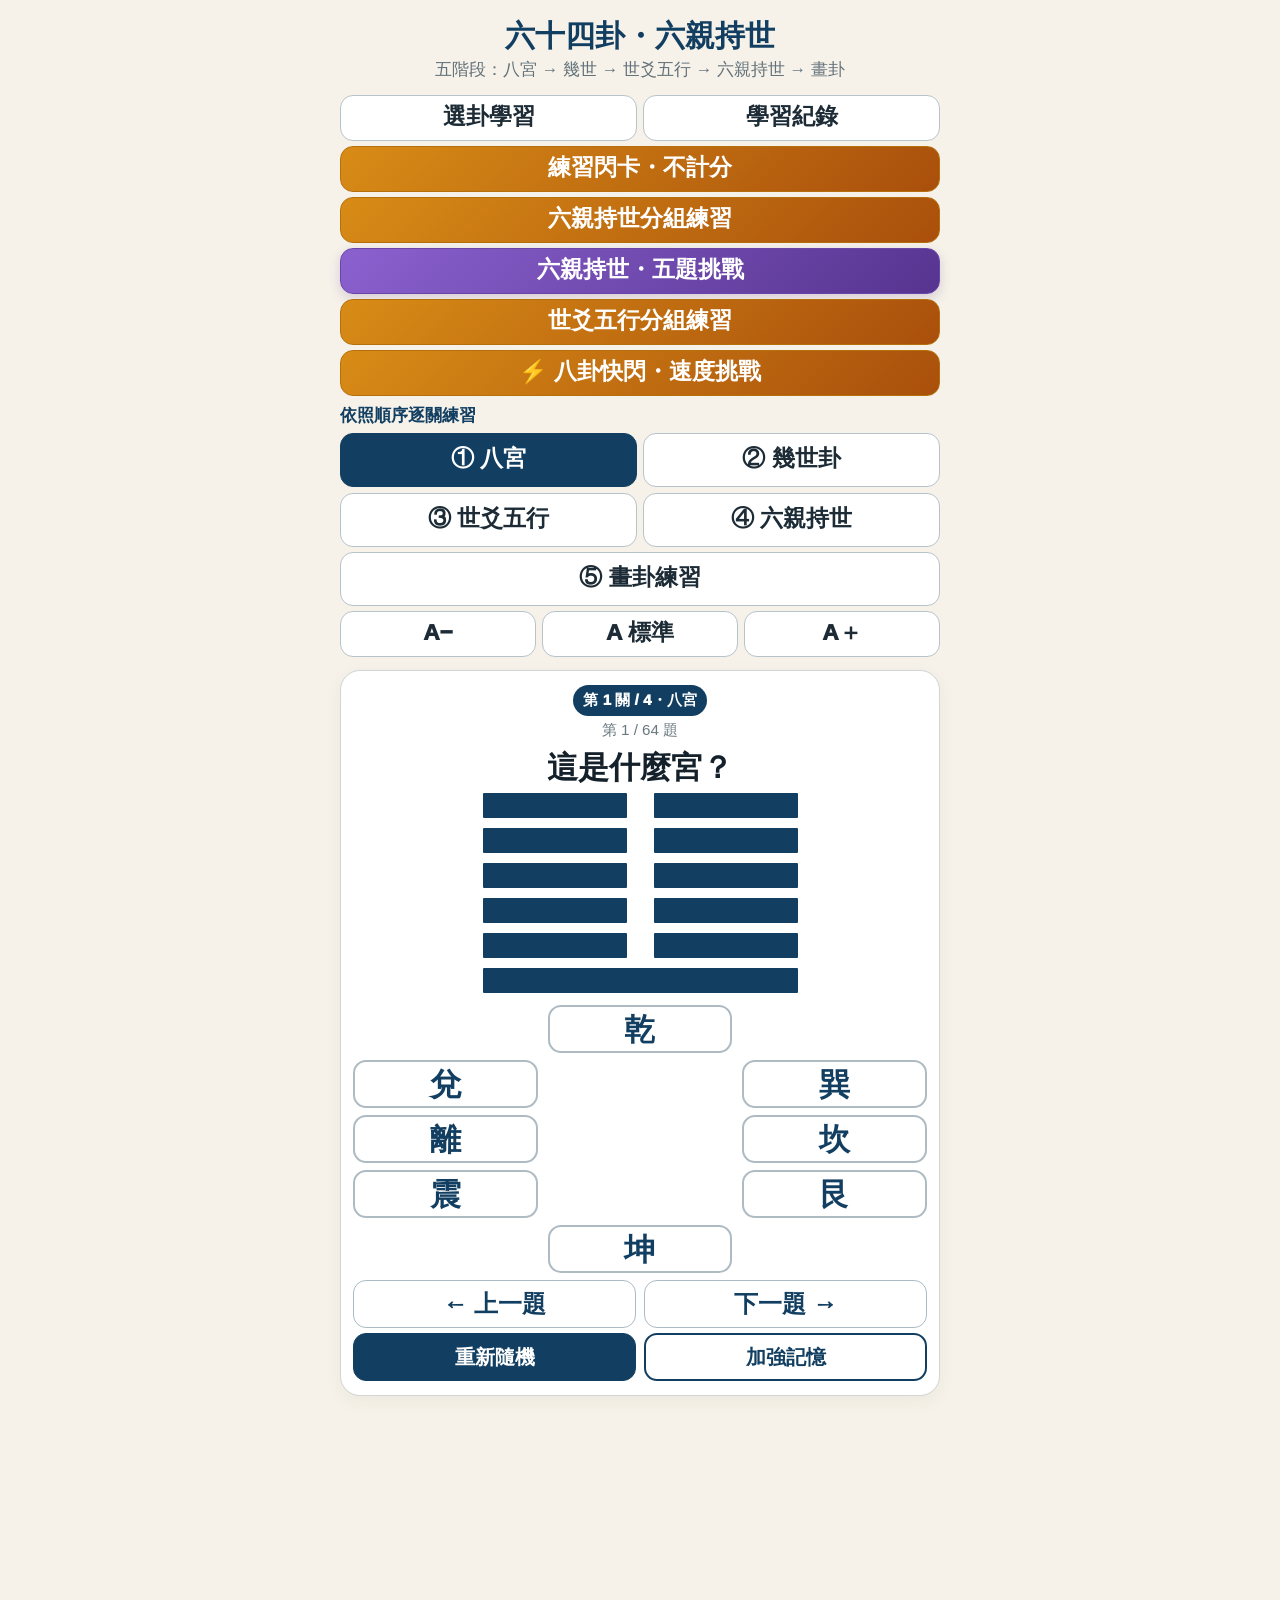
==== commit f1002558: "Add adaptive holding quiz review" ====
--- a/najia/index.html
+++ b/najia/index.html
@@ -199,6 +199,7 @@
     .clear-stats { width: 100%; min-height: 48px; margin-top: 12px; border: 1px solid #b52d2d; border-radius: 13px; color: #b52d2d; background: #fff; font-size: calc(1.08rem * var(--scale)); font-weight: 950; }
     .clear-stats.confirm { color: #fff; background: #b52d2d; }
     .speed-launch { color: #fff; border-color: #b56f0b; background: linear-gradient(135deg, #d88c16, #a94f0c); }
+    .holding-quiz-launch { border-color: #6945a8; background: linear-gradient(135deg, #8b61cf, #56348f); box-shadow: 0 4px 12px #56348f33; }
     .speed-card { padding: 14px 12px 12px; }
     .speed-home-icon { margin: 3px 0; font-size: calc(3.2rem * var(--scale)); line-height: 1; }
     .speed-title { margin: 3px 0 5px; color: var(--blue); font-size: calc(1.75rem * var(--scale)); }
@@ -351,6 +352,9 @@
     .holding-quiz-feedback { min-height: calc(1.65rem * var(--scale)); margin: 7px 0 1px; font-size: calc(1rem * var(--scale)); font-weight: 950; }
     .holding-quiz-feedback.correct { color: #19733e; }
     .holding-quiz-feedback.wrong { color: #b52d2d; }
+    .holding-quiz-feedback strong, .holding-quiz-feedback span { display: block; }
+    .holding-quiz-feedback strong { font-size: calc(1.08rem * var(--scale)); }
+    .holding-quiz-feedback span { margin-top: 2px; color: var(--blue); font-size: calc(.94rem * var(--scale)); }
     .holding-quiz-history { margin: 7px 0; padding: 8px; border-radius: 12px; color: var(--blue); background: var(--pale); font-size: calc(.9rem * var(--scale)); font-weight: 900; line-height: 1.35; }
     .holding-quiz-details { overflow: hidden; margin: 6px 0; border: 1px solid #ced9df; border-radius: 12px; background: #f8fafb; text-align: left; }
     .holding-quiz-details-title { padding: 6px 8px; color: var(--blue); background: var(--pale); font-size: calc(.82rem * var(--scale)); font-weight: 950; }
@@ -359,6 +363,8 @@
     .holding-quiz-detail-row strong { display: block; color: var(--blue); font-size: calc(.9rem * var(--scale)); }
     .holding-quiz-detail-row small { display: block; color: #6c7980; font-size: calc(.68rem * var(--scale)); font-weight: 800; }
     .holding-quiz-detail-row > b { color: #9b5300; font-size: calc(.88rem * var(--scale)); text-align: right; white-space: nowrap; }
+    .holding-quiz-detail-row.slow { background: #fff6e5; }
+    .holding-quiz-detail-row.slow small { color: #9b5300; }
     .holding-quiz-rank-list { display: grid; gap: 7px; margin: 8px 0; }
     .holding-quiz-rank { overflow: hidden; border: 1px solid #cad7de; border-radius: 12px; background: #fff; }
     .holding-quiz-rank summary { display: grid; grid-template-columns: 2.3rem 3.4rem minmax(0, 1fr) 4.5rem; align-items: center; gap: 4px; min-height: 46px; padding: 6px 8px; color: var(--blue); font-size: calc(.78rem * var(--scale)); font-weight: 900; cursor: pointer; }
@@ -443,7 +449,7 @@
         <button class="control speed-launch full" data-mode="holdingFlash">六親持世分組練習</button>
       </div>
       <div class="control-row one">
-        <button class="control speed-launch full" data-mode="holdingQuiz">六親持世・五題挑戰</button>
+        <button class="control speed-launch holding-quiz-launch full" data-mode="holdingQuiz">六親持世・五題挑戰</button>
       </div>
       <div class="control-row one">
         <button class="control speed-launch full" data-mode="worldFlash">世爻五行分組練習</button>
@@ -537,7 +543,7 @@
     function errorRate(item){return item.total?100-rate(item):0}
     function recordAnswer(r,choice,correct,isCorrect,type=flashType){const bucket=stats.byType[type]||(stats.byType[type]={total:0,correct:0});stats.total++;bucket.total++;if(isCorrect){stats.correct++;bucket.correct++}stats.history.push({hex:r.index,type,choice,correct,ok:isCorrect,at:Date.now()});if(stats.history.length>2000)stats.history=stats.history.slice(-2000);saveStats()}
     function emptyHoldingQuizBest(){return{games:0,bestCorrect:0,history:[]}}
-    function normalizeHoldingQuizDetails(value){return(Array.isArray(value)?value:[]).filter(item=>item&&Number.isInteger(item.hex)&&item.hex>=0&&item.hex<64&&Number.isFinite(item.ms)&&item.ms>=0&&typeof item.ok==='boolean').slice(0,5).map(item=>({hex:item.hex,ms:Math.round(item.ms),ok:item.ok,choice:kinChoices.includes(item.choice)?item.choice:'',correct:kinChoices.includes(item.correct)?item.correct:records[item.hex].holding}))}
+    function normalizeHoldingQuizDetails(value){return(Array.isArray(value)?value:[]).filter(item=>item&&Number.isInteger(item.hex)&&item.hex>=0&&item.hex<64&&Number.isFinite(item.ms)&&item.ms>=0&&typeof item.ok==='boolean').slice(0,5).map(item=>({hex:item.hex,ms:Math.round(item.ms),ok:item.ok,choice:kinChoices.includes(item.choice)?item.choice:'',correct:kinChoices.includes(item.correct)?item.correct:records[item.hex].holding,slow:item.slow===true}))}
     function loadHoldingQuizBest(){try{const saved=JSON.parse(localStorage.getItem(HOLDING_QUIZ_KEY));if(saved&&Number.isInteger(saved.games)){return{games:Math.max(0,saved.games),bestCorrect:Number.isInteger(saved.bestCorrect)?Math.max(0,Math.min(5,saved.bestCorrect)):0,history:(Array.isArray(saved.history)?saved.history:[]).filter(item=>item&&Number.isInteger(item.correct)&&item.correct>=0&&item.correct<=5).slice(-100).map(item=>{const details=normalizeHoldingQuizDetails(item.details),pace=Number.isFinite(item.pace)&&item.pace>0?Math.round(item.pace):0;return{correct:item.correct,pace,at:Number.isFinite(item.at)?item.at:0,details,legacy:!pace||details.length!==5}})}}}catch(_){}return emptyHoldingQuizBest()}
     let holdingQuizBest=loadHoldingQuizBest();
     function saveHoldingQuizBest(){try{localStorage.setItem(HOLDING_QUIZ_KEY,JSON.stringify(holdingQuizBest))}catch(_){}}
@@ -745,15 +751,16 @@
     function holdingQuizTimedHistory(){return holdingQuizBest.history.filter(item=>!item.legacy&&item.pace>0&&item.details.length===5)}
     function holdingQuizSortedHistory(){return[...holdingQuizTimedHistory()].sort((a,b)=>b.correct-a.correct||a.pace-b.pace||a.at-b.at)}
     function holdingQuizRecentText(){const recent=holdingQuizBest.history.slice(-5).reverse();return recent.length?`最近五局：${recent.map(item=>item.legacy?`${item.correct}/5（未計時）`:`${item.correct}/5・${seconds(item.pace)}`).join('　')}`:'完成第一局後，分數與秒數會保存在這支手機。'}
-    function holdingQuizDetailsMarkup(details,title='每題答題時間'){const rows=details.map((item,index)=>{const r=records[item.hex],answer=item.ok?`答對・${item.correct}持世`:`答錯：選${item.choice}，正確${item.correct}`;return`<div class="holding-quiz-detail-row"><span>第${index+1}題</span><span><strong>${fullHexName(r)}</strong><small>${answer}</small></span><b>${seconds(item.ms)}</b></div>`}).join('');return`<section class="holding-quiz-details"><div class="holding-quiz-details-title">${title}</div>${rows}</section>`}
+    function holdingQuizDetailsMarkup(details,title='每題答題時間'){const rows=details.map((item,index)=>{const r=records[item.hex],answer=item.ok?`答對・${item.correct}持世`:`答錯：選${item.choice}，正確${item.correct}`,slow=item.slow?'・較慢，已加入加強':'';return`<div class="holding-quiz-detail-row ${item.slow?'slow':''}"><span>第${index+1}題</span><span><strong>${fullHexName(r)}</strong><small>${answer}${slow}</small></span><b>${seconds(item.ms)}</b></div>`}).join('');return`<section class="holding-quiz-details"><div class="holding-quiz-details-title">${title}</div>${rows}</section>`}
     function holdingQuizRankingMarkup(){const timed=holdingQuizSortedHistory(),rows=timed.map((item,index)=>`<details class="holding-quiz-rank"><summary><span>#${index+1}</span><strong>${item.correct}/5</strong><span>總計 ${seconds(item.pace)}</span><span>${savedHistoryDate(item.at)}</span></summary>${holdingQuizDetailsMarkup(item.details,'這一局的五題明細')}</details>`).join(''),legacyCount=holdingQuizBest.history.filter(item=>item.legacy).length,legacy=legacyCount?`<div class="holding-quiz-history">另保留 ${legacyCount} 局升級前分數；舊紀錄沒有秒數，不列入速度排名。</div>`:'';return`${rows?`<div class="holding-quiz-rank-list">${rows}</div>`:'<div class="analysis-empty">完成一局計時挑戰後，排名會顯示在這裡。</div>'}${legacy}`}
     function buildHoldingQuizDeck(){const result=kinChoices.map(kin=>{const candidates=records.filter(record=>record.holding===kin);return candidates[Math.floor(Math.random()*candidates.length)].index});for(let i=result.length-1;i>0;i--){const j=Math.floor(Math.random()*(i+1));[result[i],result[j]]=[result[j],result[i]]}return result}
+    function addHoldingQuizSlowToBoosted(details){const slow=[...details].sort((a,b)=>b.ms-a.ms).slice(0,2),slowIndices=new Set(slow.map(item=>item.hex)),boosted=holdingFlashBoosted();details.forEach(item=>item.slow=slowIndices.has(item.hex));slow.forEach(item=>boosted.add(item.hex));progress.boosted.holding=[...boosted];try{localStorage.setItem(PROGRESS_KEY,JSON.stringify(progress))}catch(_){}return slow}
     function showHoldingQuizHome(){stopHoldingQuizTimer();currentMode='holdingQuiz';hideScreens();holdingQuizScreen.hidden=false;setActive('holdingQuiz');const leader=holdingQuizSortedHistory()[0],best=leader?`${leader.correct}/5・${seconds(leader.pace)}`:holdingQuizBest.games?`${holdingQuizBest.bestCorrect}/5（舊紀錄）`:'尚無紀錄';holdingQuizScreen.innerHTML=`<article class="card speed-card"><div class="speed-home-icon">🎴</div><h2 class="speed-title">六親持世・五題挑戰</h2><p class="speed-rules">只看六爻卦象，直接判斷是哪一個六親持世。<br>每題單獨計時；答對數相同時，總時間越短排名越前。</p><div class="speed-score"><div><span>歷史第一名</span><strong>${best}</strong></div><div><span>完成局數</span><strong>${holdingQuizBest.games}</strong></div></div><div class="holding-quiz-history">${holdingQuizRecentText()}</div><button class="speed-history-open" id="holding-quiz-history-open" ${holdingQuizBest.games?'':'disabled'}>📊 查看歷史排名與每題秒數</button><button class="speed-start" id="holding-quiz-start">開始五題</button></article>`;document.getElementById('holding-quiz-history-open').onclick=showHoldingQuizHistory;document.getElementById('holding-quiz-start').onclick=startHoldingQuiz;alignCard(holdingQuizScreen)}
     function showHoldingQuizHistory(){stopHoldingQuizTimer();currentMode='holdingQuiz';hideScreens();holdingQuizScreen.hidden=false;setActive('holdingQuiz');holdingQuizScreen.innerHTML=`<article class="card speed-card"><div class="speed-home-icon">📊</div><h2 class="speed-title">持世五題・歷史排名</h2><p class="saved-history-note">先比答對題數；答對數相同時，五題總答題時間越短排名越前。點開每一局可看五個卦各花多少秒。</p>${holdingQuizRankingMarkup()}<button class="analysis-back" id="holding-quiz-history-back">← 回五題挑戰</button></article>`;document.getElementById('holding-quiz-history-back').onclick=showHoldingQuizHome;alignCard(holdingQuizScreen)}
     function startHoldingQuiz(){stopHoldingQuizTimer();holdingQuizDeck=buildHoldingQuizDeck();holdingQuizPosition=0;holdingQuizCorrect=0;holdingQuizLocked=false;holdingQuizQuestionDetails=[];renderHoldingQuizQuestion()}
     function renderHoldingQuizQuestion(){stopHoldingQuizTimer();if(holdingQuizPosition>=holdingQuizDeck.length){finishHoldingQuiz();return}holdingQuizLocked=false;const r=records[holdingQuizDeck[holdingQuizPosition]],choices=kinChoices.map(kin=>`<button class="holding-quiz-choice" data-holding-quiz-choice="${kin}">${kin}</button>`).join('');holdingQuizScreen.innerHTML=`<article class="card holding-quiz-card"><div class="stage-badge">六親持世・五題計時挑戰</div><div class="holding-quiz-top"><span>第 <strong>${holdingQuizPosition+1}</strong> / 5 題</span><span>本題計時中・答對 <strong>${holdingQuizCorrect}</strong></span></div><div class="holding-quiz-question">這一卦是什麼持世？</div>${hexMarkup(r.bits)}<div class="holding-quiz-choices" aria-label="六親持世答案">${choices}</div><div class="holding-quiz-feedback" id="holding-quiz-feedback" aria-live="polite"></div></article>`;holdingQuizScreen.querySelectorAll('[data-holding-quiz-choice]').forEach(button=>button.onclick=()=>answerHoldingQuiz(button.dataset.holdingQuizChoice));holdingQuizQuestionStart=Date.now();alignCard(holdingQuizScreen)}
-    function answerHoldingQuiz(choice){if(holdingQuizLocked)return;holdingQuizLocked=true;const r=records[holdingQuizDeck[holdingQuizPosition]],correct=r.holding,isCorrect=choice===correct,elapsed=Math.max(1,Date.now()-holdingQuizQuestionStart);if(isCorrect)holdingQuizCorrect++;holdingQuizQuestionDetails.push({hex:r.index,ms:elapsed,ok:isCorrect,choice,correct});recordAnswer(r,choice,correct,isCorrect,'holding');holdingQuizScreen.querySelectorAll('[data-holding-quiz-choice]').forEach(button=>{button.disabled=true;if(button.dataset.holdingQuizChoice===correct)button.classList.add('correct');else if(button.dataset.holdingQuizChoice===choice)button.classList.add('wrong')});const feedback=document.getElementById('holding-quiz-feedback');feedback.textContent=isCorrect?`答對了 ✓・${seconds(elapsed)}`:`答錯了・正確是「${correct}持世」・${seconds(elapsed)}`;feedback.className=`holding-quiz-feedback ${isCorrect?'correct':'wrong'}`;holdingQuizPosition++;holdingQuizTimer=setTimeout(renderHoldingQuizQuestion,isCorrect?650:950)}
-    function finishHoldingQuiz(){stopHoldingQuizTimer();const previous=holdingQuizSortedHistory(),previousLeader=previous[0],totalMs=holdingQuizQuestionDetails.reduce((sum,item)=>sum+item.ms,0),entry={correct:holdingQuizCorrect,pace:totalMs,at:Date.now(),details:holdingQuizQuestionDetails.map(item=>({...item})),legacy:false},better=!previousLeader||entry.correct>previousLeader.correct||(entry.correct===previousLeader.correct&&entry.pace<previousLeader.pace),breakthrough=previous.length>0&&better;holdingQuizBest.games++;holdingQuizBest.bestCorrect=Math.max(holdingQuizBest.bestCorrect,holdingQuizCorrect);holdingQuizBest.history.push(entry);holdingQuizBest.history=holdingQuizBest.history.slice(-100);saveHoldingQuizBest();const timed=holdingQuizTimedHistory(),rank=holdingQuizSortedHistory().indexOf(entry)+1,title=breakthrough?'<div class="speed-result">🎉 突破紀錄！</div>':'',history=performanceHistoryMarkup(timed,entry,{primary:'correct',secondary:'pace',format:item=>`${item.correct}/5・總計 ${seconds(item.pace)}`}),details=holdingQuizDetailsMarkup(entry.details);holdingQuizScreen.innerHTML=`<article class="card speed-card speed-finish-card"><div class="speed-home-icon">🏁</div>${title}<div class="speed-score"><div><span>本局答對</span><strong>${holdingQuizCorrect}/5</strong></div><div><span>總答題時間</span><strong>${seconds(totalMs)}</strong></div><div><span>平均每題</span><strong>${seconds(Math.round(totalMs/5))}</strong></div><div><span>歷史排名</span><strong>#${rank}</strong></div></div>${history}${details}<div class="speed-home-actions"><button class="speed-start" id="holding-quiz-again">再玩一次</button><button class="speed-weak" id="holding-quiz-history">歷史排名</button></div></article>`;document.getElementById('holding-quiz-again').onclick=startHoldingQuiz;document.getElementById('holding-quiz-history').onclick=showHoldingQuizHistory;alignCard(holdingQuizScreen)}
+    function answerHoldingQuiz(choice){if(holdingQuizLocked)return;holdingQuizLocked=true;const r=records[holdingQuizDeck[holdingQuizPosition]],correct=r.holding,isCorrect=choice===correct,elapsed=Math.max(1,Date.now()-holdingQuizQuestionStart);if(isCorrect)holdingQuizCorrect++;holdingQuizQuestionDetails.push({hex:r.index,ms:elapsed,ok:isCorrect,choice,correct,slow:false});recordAnswer(r,choice,correct,isCorrect,'holding');holdingQuizScreen.querySelectorAll('[data-holding-quiz-choice]').forEach(button=>{button.disabled=true;if(button.dataset.holdingQuizChoice===correct)button.classList.add('correct');else if(button.dataset.holdingQuizChoice===choice)button.classList.add('wrong')});const feedback=document.getElementById('holding-quiz-feedback');feedback.innerHTML=`<strong>${isCorrect?'答對了 ✓':'答錯了'}</strong><span>卦名：${fullHexName(r)}</span><span>正確答案：${correct}持世・${seconds(elapsed)}</span>`;feedback.className=`holding-quiz-feedback ${isCorrect?'correct':'wrong'}`;holdingQuizPosition++;holdingQuizTimer=setTimeout(renderHoldingQuizQuestion,1800)}
+    function finishHoldingQuiz(){stopHoldingQuizTimer();const previous=holdingQuizSortedHistory(),previousLeader=previous[0],slow=addHoldingQuizSlowToBoosted(holdingQuizQuestionDetails),totalMs=holdingQuizQuestionDetails.reduce((sum,item)=>sum+item.ms,0),entry={correct:holdingQuizCorrect,pace:totalMs,at:Date.now(),details:holdingQuizQuestionDetails.map(item=>({...item})),legacy:false},better=!previousLeader||entry.correct>previousLeader.correct||(entry.correct===previousLeader.correct&&entry.pace<previousLeader.pace),breakthrough=previous.length>0&&better;holdingQuizBest.games++;holdingQuizBest.bestCorrect=Math.max(holdingQuizBest.bestCorrect,holdingQuizCorrect);holdingQuizBest.history.push(entry);holdingQuizBest.history=holdingQuizBest.history.slice(-100);saveHoldingQuizBest();const timed=holdingQuizTimedHistory(),rank=holdingQuizSortedHistory().indexOf(entry)+1,title=breakthrough?'<div class="speed-result">🎉 突破紀錄！</div>':'',history=performanceHistoryMarkup(timed,entry,{primary:'correct',secondary:'pace',format:item=>`${item.correct}/5・總計 ${seconds(item.pace)}`}),details=holdingQuizDetailsMarkup(entry.details),slowNames=slow.map(item=>fullHexName(records[item.hex])).join('、');holdingQuizScreen.innerHTML=`<article class="card speed-card speed-finish-card"><div class="speed-home-icon">🏁</div>${title}<div class="speed-score"><div><span>本局答對</span><strong>${holdingQuizCorrect}/5</strong></div><div><span>總答題時間</span><strong>${seconds(totalMs)}</strong></div><div><span>平均每題</span><strong>${seconds(Math.round(totalMs/5))}</strong></div><div><span>歷史排名</span><strong>#${rank}</strong></div></div><div class="speed-weak-summary"><strong>已分析每個卦的時間</strong>本局最慢的兩卦：${slowNames}<br>已自動加入加強訓練，之後會重複練習。</div>${history}${details}<div class="speed-home-actions"><button class="speed-start" id="holding-quiz-slow">練習較慢卦</button><button class="speed-weak" id="holding-quiz-again">再玩一次</button></div><button class="speed-weak" id="holding-quiz-history">歷史排名</button></article>`;document.getElementById('holding-quiz-slow').onclick=showHoldingFlashBoosted;document.getElementById('holding-quiz-again').onclick=startHoldingQuiz;document.getElementById('holding-quiz-history').onclick=showHoldingQuizHistory;alignCard(holdingQuizScreen)}
     const trigramFullNames={7:{name:'乾',nature:'天'},3:{name:'兌',nature:'澤'},5:{name:'離',nature:'火'},1:{name:'震',nature:'雷'},6:{name:'巽',nature:'風'},2:{name:'坎',nature:'水'},4:{name:'艮',nature:'山'},0:{name:'坤',nature:'地'}};
     function fullHexName(r){const lower=trigramFullNames[r.bits&7],upper=trigramFullNames[(r.bits>>3)&7];return upper.name===lower.name?`${upper.name}為${upper.nature}`:`${upper.nature}${lower.nature}${r.name}`}
     function resetDrawPractice(index=drawPracticeIndex){drawPracticeIndex=(index+64)%64;drawLines=Array(6).fill(null);drawParts=Array.from({length:6},()=>new Set());drawWrongRows=new Set();drawGestureMessage='';drawStroke=null}
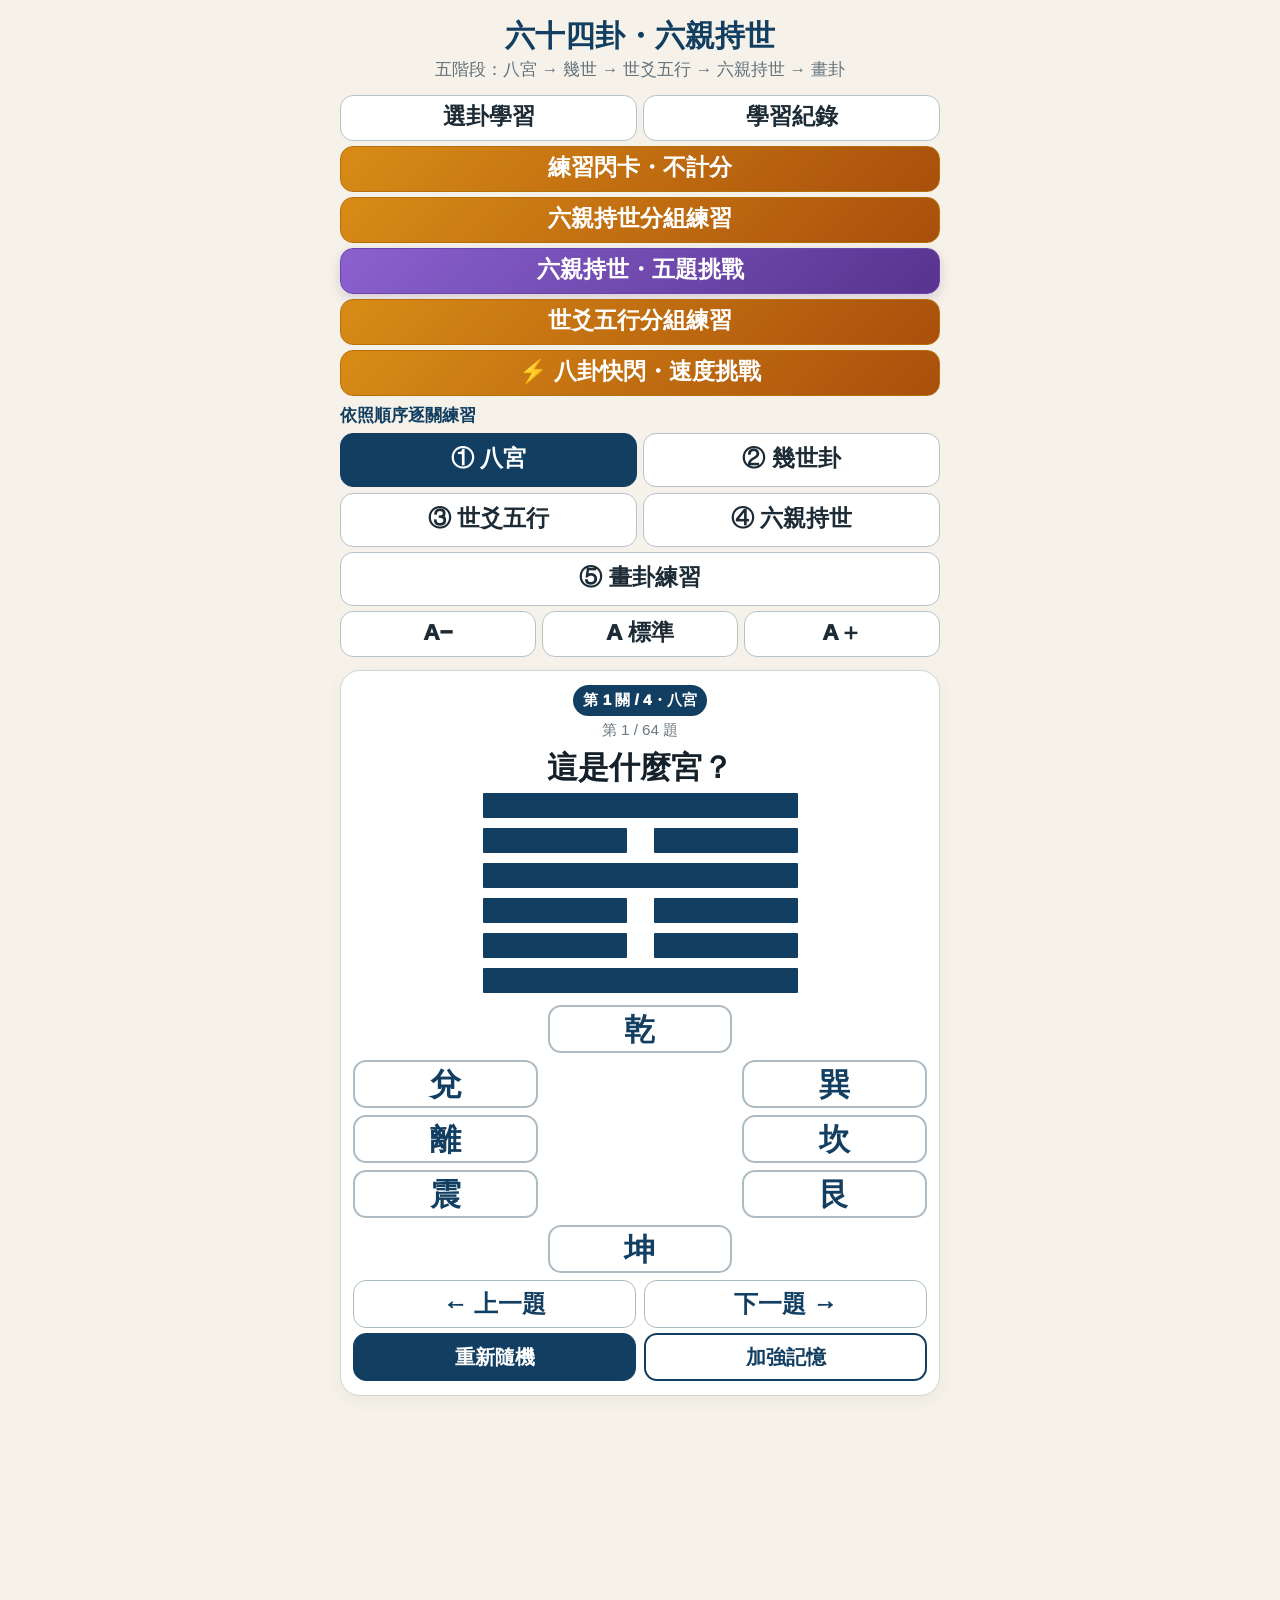
==== commit 6ab10c10: "Keep slow review inside holding quiz" ====
--- a/najia/index.html
+++ b/najia/index.html
@@ -524,7 +524,7 @@
     let hunterGrid=[],hunterTarget=0,hunterTargetDeck=[],hunterFound=0,hunterScore=0,hunterCorrect=0,hunterWrong=0,hunterStreak=0,hunterBestStreak=0,hunterStartBest=0,hunterEndsAt=0,hunterClock=null,hunterLocked=false;
     let hexSpeedMode='symbolToName',hexSpeedPractice='standard',hexSpeedDeck=[],hexSpeedPosition=0,hexSpeedCorrect=0,hexSpeedStreak=0,hexSpeedBestStreak=0,hexSpeedReactionTotal=0,hexSpeedQuestionStart=0,hexSpeedLocked=false,hexSpeedRecentIndices=[];
     let speedHistoryMode='symbolToName';
-    let holdingQuizDeck=[],holdingQuizPosition=0,holdingQuizCorrect=0,holdingQuizLocked=false,holdingQuizTimer=null,holdingQuizQuestionStart=0,holdingQuizQuestionDetails=[];
+    let holdingQuizDeck=[],holdingQuizPosition=0,holdingQuizCorrect=0,holdingQuizLocked=false,holdingQuizTimer=null,holdingQuizQuestionStart=0,holdingQuizQuestionDetails=[],holdingQuizMode='standard',holdingQuizSlowIndices=[];
     let drawPracticeIndex=0,drawLines=Array(6).fill(null),drawParts=Array.from({length:6},()=>new Set()),drawWrongRows=new Set(),drawStroke=null,drawGestureMessage='',drawPracticeStarted=false;
     const TYPE_LABELS={palace:'八宮',generation:'幾世卦',coordinate:'舊五行六親',worldElement:'世爻五行',holding:'六親持世'};
     const TRAINING_TYPES=['palace','generation','worldElement','holding'];
@@ -542,9 +542,10 @@
     function rate(item){return item.total?Math.round(item.correct/item.total*100):0}
     function errorRate(item){return item.total?100-rate(item):0}
     function recordAnswer(r,choice,correct,isCorrect,type=flashType){const bucket=stats.byType[type]||(stats.byType[type]={total:0,correct:0});stats.total++;bucket.total++;if(isCorrect){stats.correct++;bucket.correct++}stats.history.push({hex:r.index,type,choice,correct,ok:isCorrect,at:Date.now()});if(stats.history.length>2000)stats.history=stats.history.slice(-2000);saveStats()}
-    function emptyHoldingQuizBest(){return{games:0,bestCorrect:0,history:[]}}
+    function emptyHoldingQuizBest(){return{games:0,bestCorrect:0,history:[],slowHistory:[],slowHexes:[]}}
     function normalizeHoldingQuizDetails(value){return(Array.isArray(value)?value:[]).filter(item=>item&&Number.isInteger(item.hex)&&item.hex>=0&&item.hex<64&&Number.isFinite(item.ms)&&item.ms>=0&&typeof item.ok==='boolean').slice(0,5).map(item=>({hex:item.hex,ms:Math.round(item.ms),ok:item.ok,choice:kinChoices.includes(item.choice)?item.choice:'',correct:kinChoices.includes(item.correct)?item.correct:records[item.hex].holding,slow:item.slow===true}))}
-    function loadHoldingQuizBest(){try{const saved=JSON.parse(localStorage.getItem(HOLDING_QUIZ_KEY));if(saved&&Number.isInteger(saved.games)){return{games:Math.max(0,saved.games),bestCorrect:Number.isInteger(saved.bestCorrect)?Math.max(0,Math.min(5,saved.bestCorrect)):0,history:(Array.isArray(saved.history)?saved.history:[]).filter(item=>item&&Number.isInteger(item.correct)&&item.correct>=0&&item.correct<=5).slice(-100).map(item=>{const details=normalizeHoldingQuizDetails(item.details),pace=Number.isFinite(item.pace)&&item.pace>0?Math.round(item.pace):0;return{correct:item.correct,pace,at:Number.isFinite(item.at)?item.at:0,details,legacy:!pace||details.length!==5}})}}}catch(_){}return emptyHoldingQuizBest()}
+    function normalizeHoldingQuizHistory(value){return(Array.isArray(value)?value:[]).filter(item=>item&&Number.isInteger(item.correct)&&item.correct>=0&&item.correct<=5).slice(-100).map(item=>{const details=normalizeHoldingQuizDetails(item.details),pace=Number.isFinite(item.pace)&&item.pace>0?Math.round(item.pace):0;return{correct:item.correct,pace,at:Number.isFinite(item.at)?item.at:0,details,legacy:!pace||details.length!==5}})}
+    function loadHoldingQuizBest(){try{const saved=JSON.parse(localStorage.getItem(HOLDING_QUIZ_KEY));if(saved&&Number.isInteger(saved.games)){return{games:Math.max(0,saved.games),bestCorrect:Number.isInteger(saved.bestCorrect)?Math.max(0,Math.min(5,saved.bestCorrect)):0,history:normalizeHoldingQuizHistory(saved.history),slowHistory:normalizeHoldingQuizHistory(saved.slowHistory),slowHexes:[...new Set((Array.isArray(saved.slowHexes)?saved.slowHexes:[]).filter(index=>Number.isInteger(index)&&index>=0&&index<64))].slice(0,2)}}}catch(_){}return emptyHoldingQuizBest()}
     let holdingQuizBest=loadHoldingQuizBest();
     function saveHoldingQuizBest(){try{localStorage.setItem(HOLDING_QUIZ_KEY,JSON.stringify(holdingQuizBest))}catch(_){}}
     function statsRow(type,item){return`<button class="stats-row stats-row-button" onclick="showErrorRanking('${type}')"><strong>${TYPE_LABELS[type]}</strong><span>${item.total}次</span><span>錯${item.total-item.correct}</span><span>${errorRate(item)}% ›</span></button>`}
@@ -754,13 +755,17 @@
     function holdingQuizDetailsMarkup(details,title='每題答題時間'){const rows=details.map((item,index)=>{const r=records[item.hex],answer=item.ok?`答對・${item.correct}持世`:`答錯：選${item.choice}，正確${item.correct}`,slow=item.slow?'・較慢，已加入加強':'';return`<div class="holding-quiz-detail-row ${item.slow?'slow':''}"><span>第${index+1}題</span><span><strong>${fullHexName(r)}</strong><small>${answer}${slow}</small></span><b>${seconds(item.ms)}</b></div>`}).join('');return`<section class="holding-quiz-details"><div class="holding-quiz-details-title">${title}</div>${rows}</section>`}
     function holdingQuizRankingMarkup(){const timed=holdingQuizSortedHistory(),rows=timed.map((item,index)=>`<details class="holding-quiz-rank"><summary><span>#${index+1}</span><strong>${item.correct}/5</strong><span>總計 ${seconds(item.pace)}</span><span>${savedHistoryDate(item.at)}</span></summary>${holdingQuizDetailsMarkup(item.details,'這一局的五題明細')}</details>`).join(''),legacyCount=holdingQuizBest.history.filter(item=>item.legacy).length,legacy=legacyCount?`<div class="holding-quiz-history">另保留 ${legacyCount} 局升級前分數；舊紀錄沒有秒數，不列入速度排名。</div>`:'';return`${rows?`<div class="holding-quiz-rank-list">${rows}</div>`:'<div class="analysis-empty">完成一局計時挑戰後，排名會顯示在這裡。</div>'}${legacy}`}
     function buildHoldingQuizDeck(){const result=kinChoices.map(kin=>{const candidates=records.filter(record=>record.holding===kin);return candidates[Math.floor(Math.random()*candidates.length)].index});for(let i=result.length-1;i>0;i--){const j=Math.floor(Math.random()*(i+1));[result[i],result[j]]=[result[j],result[i]]}return result}
-    function addHoldingQuizSlowToBoosted(details){const slow=[...details].sort((a,b)=>b.ms-a.ms).slice(0,2),slowIndices=new Set(slow.map(item=>item.hex)),boosted=holdingFlashBoosted();details.forEach(item=>item.slow=slowIndices.has(item.hex));slow.forEach(item=>boosted.add(item.hex));progress.boosted.holding=[...boosted];try{localStorage.setItem(PROGRESS_KEY,JSON.stringify(progress))}catch(_){}return slow}
-    function showHoldingQuizHome(){stopHoldingQuizTimer();currentMode='holdingQuiz';hideScreens();holdingQuizScreen.hidden=false;setActive('holdingQuiz');const leader=holdingQuizSortedHistory()[0],best=leader?`${leader.correct}/5・${seconds(leader.pace)}`:holdingQuizBest.games?`${holdingQuizBest.bestCorrect}/5（舊紀錄）`:'尚無紀錄';holdingQuizScreen.innerHTML=`<article class="card speed-card"><div class="speed-home-icon">🎴</div><h2 class="speed-title">六親持世・五題挑戰</h2><p class="speed-rules">只看六爻卦象，直接判斷是哪一個六親持世。<br>每題單獨計時；答對數相同時，總時間越短排名越前。</p><div class="speed-score"><div><span>歷史第一名</span><strong>${best}</strong></div><div><span>完成局數</span><strong>${holdingQuizBest.games}</strong></div></div><div class="holding-quiz-history">${holdingQuizRecentText()}</div><button class="speed-history-open" id="holding-quiz-history-open" ${holdingQuizBest.games?'':'disabled'}>📊 查看歷史排名與每題秒數</button><button class="speed-start" id="holding-quiz-start">開始五題</button></article>`;document.getElementById('holding-quiz-history-open').onclick=showHoldingQuizHistory;document.getElementById('holding-quiz-start').onclick=startHoldingQuiz;alignCard(holdingQuizScreen)}
+    function markHoldingQuizSlow(details){const slow=[...details].sort((a,b)=>b.ms-a.ms).slice(0,2),slowIndices=new Set(slow.map(item=>item.hex));details.forEach(item=>item.slow=slowIndices.has(item.hex));holdingQuizSlowIndices=[...slowIndices];holdingQuizBest.slowHexes=[...slowIndices];return slow}
+    function buildHoldingQuizSlowDeck(indices){const pool=[...new Set(indices)].filter(index=>Number.isInteger(index)&&index>=0&&index<64),result=Array.from({length:5},(_,index)=>pool[index%pool.length]);for(let i=result.length-1;i>0;i--){const j=Math.floor(Math.random()*(i+1));[result[i],result[j]]=[result[j],result[i]]}return result}
+    function showHoldingQuizHome(){stopHoldingQuizTimer();currentMode='holdingQuiz';hideScreens();holdingQuizScreen.hidden=false;setActive('holdingQuiz');const leader=holdingQuizSortedHistory()[0],best=leader?`${leader.correct}/5・${seconds(leader.pace)}`:holdingQuizBest.games?`${holdingQuizBest.bestCorrect}/5（舊紀錄）`:'尚無紀錄',slowReady=holdingQuizBest.slowHexes.length>0;holdingQuizScreen.innerHTML=`<article class="card speed-card"><div class="speed-home-icon">🎴</div><h2 class="speed-title">六親持世・五題挑戰</h2><p class="speed-rules">只看六爻卦象，直接判斷是哪一個六親持世。<br>每題單獨計時；答對數相同時，總時間越短排名越前。</p><div class="speed-score"><div><span>歷史第一名</span><strong>${best}</strong></div><div><span>完成局數</span><strong>${holdingQuizBest.games}</strong></div></div><div class="holding-quiz-history">${holdingQuizRecentText()}</div><button class="speed-history-open" id="holding-quiz-history-open" ${holdingQuizBest.games?'':'disabled'}>📊 查看歷史排名與每題秒數</button><div class="speed-home-actions"><button class="speed-start" id="holding-quiz-start">開始五題</button><button class="speed-weak" id="holding-quiz-slow-home" ${slowReady?'':'disabled'}>較慢卦加強</button></div></article>`;document.getElementById('holding-quiz-history-open').onclick=showHoldingQuizHistory;document.getElementById('holding-quiz-start').onclick=startHoldingQuiz;document.getElementById('holding-quiz-slow-home').onclick=()=>startHoldingQuizSlow();alignCard(holdingQuizScreen)}
     function showHoldingQuizHistory(){stopHoldingQuizTimer();currentMode='holdingQuiz';hideScreens();holdingQuizScreen.hidden=false;setActive('holdingQuiz');holdingQuizScreen.innerHTML=`<article class="card speed-card"><div class="speed-home-icon">📊</div><h2 class="speed-title">持世五題・歷史排名</h2><p class="saved-history-note">先比答對題數；答對數相同時，五題總答題時間越短排名越前。點開每一局可看五個卦各花多少秒。</p>${holdingQuizRankingMarkup()}<button class="analysis-back" id="holding-quiz-history-back">← 回五題挑戰</button></article>`;document.getElementById('holding-quiz-history-back').onclick=showHoldingQuizHome;alignCard(holdingQuizScreen)}
-    function startHoldingQuiz(){stopHoldingQuizTimer();holdingQuizDeck=buildHoldingQuizDeck();holdingQuizPosition=0;holdingQuizCorrect=0;holdingQuizLocked=false;holdingQuizQuestionDetails=[];renderHoldingQuizQuestion()}
-    function renderHoldingQuizQuestion(){stopHoldingQuizTimer();if(holdingQuizPosition>=holdingQuizDeck.length){finishHoldingQuiz();return}holdingQuizLocked=false;const r=records[holdingQuizDeck[holdingQuizPosition]],choices=kinChoices.map(kin=>`<button class="holding-quiz-choice" data-holding-quiz-choice="${kin}">${kin}</button>`).join('');holdingQuizScreen.innerHTML=`<article class="card holding-quiz-card"><div class="stage-badge">六親持世・五題計時挑戰</div><div class="holding-quiz-top"><span>第 <strong>${holdingQuizPosition+1}</strong> / 5 題</span><span>本題計時中・答對 <strong>${holdingQuizCorrect}</strong></span></div><div class="holding-quiz-question">這一卦是什麼持世？</div>${hexMarkup(r.bits)}<div class="holding-quiz-choices" aria-label="六親持世答案">${choices}</div><div class="holding-quiz-feedback" id="holding-quiz-feedback" aria-live="polite"></div></article>`;holdingQuizScreen.querySelectorAll('[data-holding-quiz-choice]').forEach(button=>button.onclick=()=>answerHoldingQuiz(button.dataset.holdingQuizChoice));holdingQuizQuestionStart=Date.now();alignCard(holdingQuizScreen)}
+    function resetHoldingQuizRound(){stopHoldingQuizTimer();holdingQuizPosition=0;holdingQuizCorrect=0;holdingQuizLocked=false;holdingQuizQuestionDetails=[];renderHoldingQuizQuestion()}
+    function startHoldingQuiz(){holdingQuizMode='standard';holdingQuizDeck=buildHoldingQuizDeck();resetHoldingQuizRound()}
+    function startHoldingQuizSlow(indices=holdingQuizBest.slowHexes){const pool=[...new Set(indices)].filter(index=>Number.isInteger(index)&&index>=0&&index<64);if(!pool.length){showHoldingQuizHome();return}holdingQuizMode='slow';holdingQuizSlowIndices=pool;holdingQuizDeck=buildHoldingQuizSlowDeck(pool);resetHoldingQuizRound()}
+    function renderHoldingQuizQuestion(){stopHoldingQuizTimer();if(holdingQuizPosition>=holdingQuizDeck.length){finishHoldingQuiz();return}holdingQuizLocked=false;const r=records[holdingQuizDeck[holdingQuizPosition]],choices=kinChoices.map(kin=>`<button class="holding-quiz-choice" data-holding-quiz-choice="${kin}">${kin}</button>`).join(''),badge=holdingQuizMode==='slow'?'較慢卦加強・五題':'六親持世・五題計時挑戰';holdingQuizScreen.innerHTML=`<article class="card holding-quiz-card"><div class="stage-badge">${badge}</div><div class="holding-quiz-top"><span>第 <strong>${holdingQuizPosition+1}</strong> / 5 題</span><span>本題計時中・答對 <strong>${holdingQuizCorrect}</strong></span></div><div class="holding-quiz-question">這一卦是什麼持世？</div>${hexMarkup(r.bits)}<div class="holding-quiz-choices" aria-label="六親持世答案">${choices}</div><div class="holding-quiz-feedback" id="holding-quiz-feedback" aria-live="polite"></div></article>`;holdingQuizScreen.querySelectorAll('[data-holding-quiz-choice]').forEach(button=>button.onclick=()=>answerHoldingQuiz(button.dataset.holdingQuizChoice));holdingQuizQuestionStart=Date.now();alignCard(holdingQuizScreen)}
     function answerHoldingQuiz(choice){if(holdingQuizLocked)return;holdingQuizLocked=true;const r=records[holdingQuizDeck[holdingQuizPosition]],correct=r.holding,isCorrect=choice===correct,elapsed=Math.max(1,Date.now()-holdingQuizQuestionStart);if(isCorrect)holdingQuizCorrect++;holdingQuizQuestionDetails.push({hex:r.index,ms:elapsed,ok:isCorrect,choice,correct,slow:false});recordAnswer(r,choice,correct,isCorrect,'holding');holdingQuizScreen.querySelectorAll('[data-holding-quiz-choice]').forEach(button=>{button.disabled=true;if(button.dataset.holdingQuizChoice===correct)button.classList.add('correct');else if(button.dataset.holdingQuizChoice===choice)button.classList.add('wrong')});const feedback=document.getElementById('holding-quiz-feedback');feedback.innerHTML=`<strong>${isCorrect?'答對了 ✓':'答錯了'}</strong><span>卦名：${fullHexName(r)}</span><span>正確答案：${correct}持世・${seconds(elapsed)}</span>`;feedback.className=`holding-quiz-feedback ${isCorrect?'correct':'wrong'}`;holdingQuizPosition++;holdingQuizTimer=setTimeout(renderHoldingQuizQuestion,1800)}
-    function finishHoldingQuiz(){stopHoldingQuizTimer();const previous=holdingQuizSortedHistory(),previousLeader=previous[0],slow=addHoldingQuizSlowToBoosted(holdingQuizQuestionDetails),totalMs=holdingQuizQuestionDetails.reduce((sum,item)=>sum+item.ms,0),entry={correct:holdingQuizCorrect,pace:totalMs,at:Date.now(),details:holdingQuizQuestionDetails.map(item=>({...item})),legacy:false},better=!previousLeader||entry.correct>previousLeader.correct||(entry.correct===previousLeader.correct&&entry.pace<previousLeader.pace),breakthrough=previous.length>0&&better;holdingQuizBest.games++;holdingQuizBest.bestCorrect=Math.max(holdingQuizBest.bestCorrect,holdingQuizCorrect);holdingQuizBest.history.push(entry);holdingQuizBest.history=holdingQuizBest.history.slice(-100);saveHoldingQuizBest();const timed=holdingQuizTimedHistory(),rank=holdingQuizSortedHistory().indexOf(entry)+1,title=breakthrough?'<div class="speed-result">🎉 突破紀錄！</div>':'',history=performanceHistoryMarkup(timed,entry,{primary:'correct',secondary:'pace',format:item=>`${item.correct}/5・總計 ${seconds(item.pace)}`}),details=holdingQuizDetailsMarkup(entry.details),slowNames=slow.map(item=>fullHexName(records[item.hex])).join('、');holdingQuizScreen.innerHTML=`<article class="card speed-card speed-finish-card"><div class="speed-home-icon">🏁</div>${title}<div class="speed-score"><div><span>本局答對</span><strong>${holdingQuizCorrect}/5</strong></div><div><span>總答題時間</span><strong>${seconds(totalMs)}</strong></div><div><span>平均每題</span><strong>${seconds(Math.round(totalMs/5))}</strong></div><div><span>歷史排名</span><strong>#${rank}</strong></div></div><div class="speed-weak-summary"><strong>已分析每個卦的時間</strong>本局最慢的兩卦：${slowNames}<br>已自動加入加強訓練，之後會重複練習。</div>${history}${details}<div class="speed-home-actions"><button class="speed-start" id="holding-quiz-slow">練習較慢卦</button><button class="speed-weak" id="holding-quiz-again">再玩一次</button></div><button class="speed-weak" id="holding-quiz-history">歷史排名</button></article>`;document.getElementById('holding-quiz-slow').onclick=showHoldingFlashBoosted;document.getElementById('holding-quiz-again').onclick=startHoldingQuiz;document.getElementById('holding-quiz-history').onclick=showHoldingQuizHistory;alignCard(holdingQuizScreen)}
+    function finishHoldingQuiz(){stopHoldingQuizTimer();if(holdingQuizMode==='slow'){finishHoldingQuizSlow();return}const previous=holdingQuizSortedHistory(),previousLeader=previous[0],slow=markHoldingQuizSlow(holdingQuizQuestionDetails),totalMs=holdingQuizQuestionDetails.reduce((sum,item)=>sum+item.ms,0),entry={correct:holdingQuizCorrect,pace:totalMs,at:Date.now(),details:holdingQuizQuestionDetails.map(item=>({...item})),legacy:false},better=!previousLeader||entry.correct>previousLeader.correct||(entry.correct===previousLeader.correct&&entry.pace<previousLeader.pace),breakthrough=previous.length>0&&better;holdingQuizBest.games++;holdingQuizBest.bestCorrect=Math.max(holdingQuizBest.bestCorrect,holdingQuizCorrect);holdingQuizBest.history.push(entry);holdingQuizBest.history=holdingQuizBest.history.slice(-100);saveHoldingQuizBest();const timed=holdingQuizTimedHistory(),rank=holdingQuizSortedHistory().indexOf(entry)+1,title=breakthrough?'<div class="speed-result">🎉 突破紀錄！</div>':'',history=performanceHistoryMarkup(timed,entry,{primary:'correct',secondary:'pace',format:item=>`${item.correct}/5・總計 ${seconds(item.pace)}`}),details=holdingQuizDetailsMarkup(entry.details),slowNames=slow.map(item=>fullHexName(records[item.hex])).join('、');holdingQuizScreen.innerHTML=`<article class="card speed-card speed-finish-card"><div class="speed-home-icon">🏁</div>${title}<div class="speed-score"><div><span>本局答對</span><strong>${holdingQuizCorrect}/5</strong></div><div><span>總答題時間</span><strong>${seconds(totalMs)}</strong></div><div><span>平均每題</span><strong>${seconds(Math.round(totalMs/5))}</strong></div><div><span>歷史排名</span><strong>#${rank}</strong></div></div><div class="speed-weak-summary"><strong>已分析每個卦的時間</strong>本局最慢的兩卦：${slowNames}<br>按「練習較慢卦」，會在本挑戰內重新出五題。</div>${history}${details}<div class="speed-home-actions"><button class="speed-start" id="holding-quiz-slow">練習較慢卦</button><button class="speed-weak" id="holding-quiz-again">再玩一次</button></div><button class="speed-weak" id="holding-quiz-history">歷史排名</button></article>`;document.getElementById('holding-quiz-slow').onclick=()=>startHoldingQuizSlow(holdingQuizSlowIndices);document.getElementById('holding-quiz-again').onclick=startHoldingQuiz;document.getElementById('holding-quiz-history').onclick=showHoldingQuizHistory;alignCard(holdingQuizScreen)}
+    function finishHoldingQuizSlow(){const totalMs=holdingQuizQuestionDetails.reduce((sum,item)=>sum+item.ms,0),entry={correct:holdingQuizCorrect,pace:totalMs,at:Date.now(),details:holdingQuizQuestionDetails.map(item=>({...item,slow:true})),legacy:false},details=holdingQuizDetailsMarkup(entry.details),names=holdingQuizSlowIndices.map(index=>fullHexName(records[index])).join('、');holdingQuizBest.slowHistory.push(entry);holdingQuizBest.slowHistory=holdingQuizBest.slowHistory.slice(-100);saveHoldingQuizBest();holdingQuizScreen.innerHTML=`<article class="card speed-card speed-finish-card"><div class="speed-home-icon">🔁</div><div class="speed-result">較慢卦加強完成</div><div class="speed-score"><div><span>本局答對</span><strong>${holdingQuizCorrect}/5</strong></div><div><span>總答題時間</span><strong>${seconds(totalMs)}</strong></div><div><span>平均每題</span><strong>${seconds(Math.round(totalMs/5))}</strong></div><div><span>練習內容</span><strong>2 卦重複</strong></div></div><div class="speed-weak-summary"><strong>本次加強卦</strong>${names}<br>這一局不混入標準五題的歷史排名。</div>${details}<div class="speed-home-actions"><button class="speed-start" id="holding-quiz-slow-again">再練一次</button><button class="speed-weak" id="holding-quiz-standard">標準五題</button></div><button class="speed-weak" id="holding-quiz-home">回挑戰首頁</button></article>`;document.getElementById('holding-quiz-slow-again').onclick=()=>startHoldingQuizSlow(holdingQuizSlowIndices);document.getElementById('holding-quiz-standard').onclick=startHoldingQuiz;document.getElementById('holding-quiz-home').onclick=showHoldingQuizHome;alignCard(holdingQuizScreen)}
     const trigramFullNames={7:{name:'乾',nature:'天'},3:{name:'兌',nature:'澤'},5:{name:'離',nature:'火'},1:{name:'震',nature:'雷'},6:{name:'巽',nature:'風'},2:{name:'坎',nature:'水'},4:{name:'艮',nature:'山'},0:{name:'坤',nature:'地'}};
     function fullHexName(r){const lower=trigramFullNames[r.bits&7],upper=trigramFullNames[(r.bits>>3)&7];return upper.name===lower.name?`${upper.name}為${upper.nature}`:`${upper.nature}${lower.nature}${r.name}`}
     function resetDrawPractice(index=drawPracticeIndex){drawPracticeIndex=(index+64)%64;drawLines=Array(6).fill(null);drawParts=Array.from({length:6},()=>new Set());drawWrongRows=new Set();drawGestureMessage='';drawStroke=null}
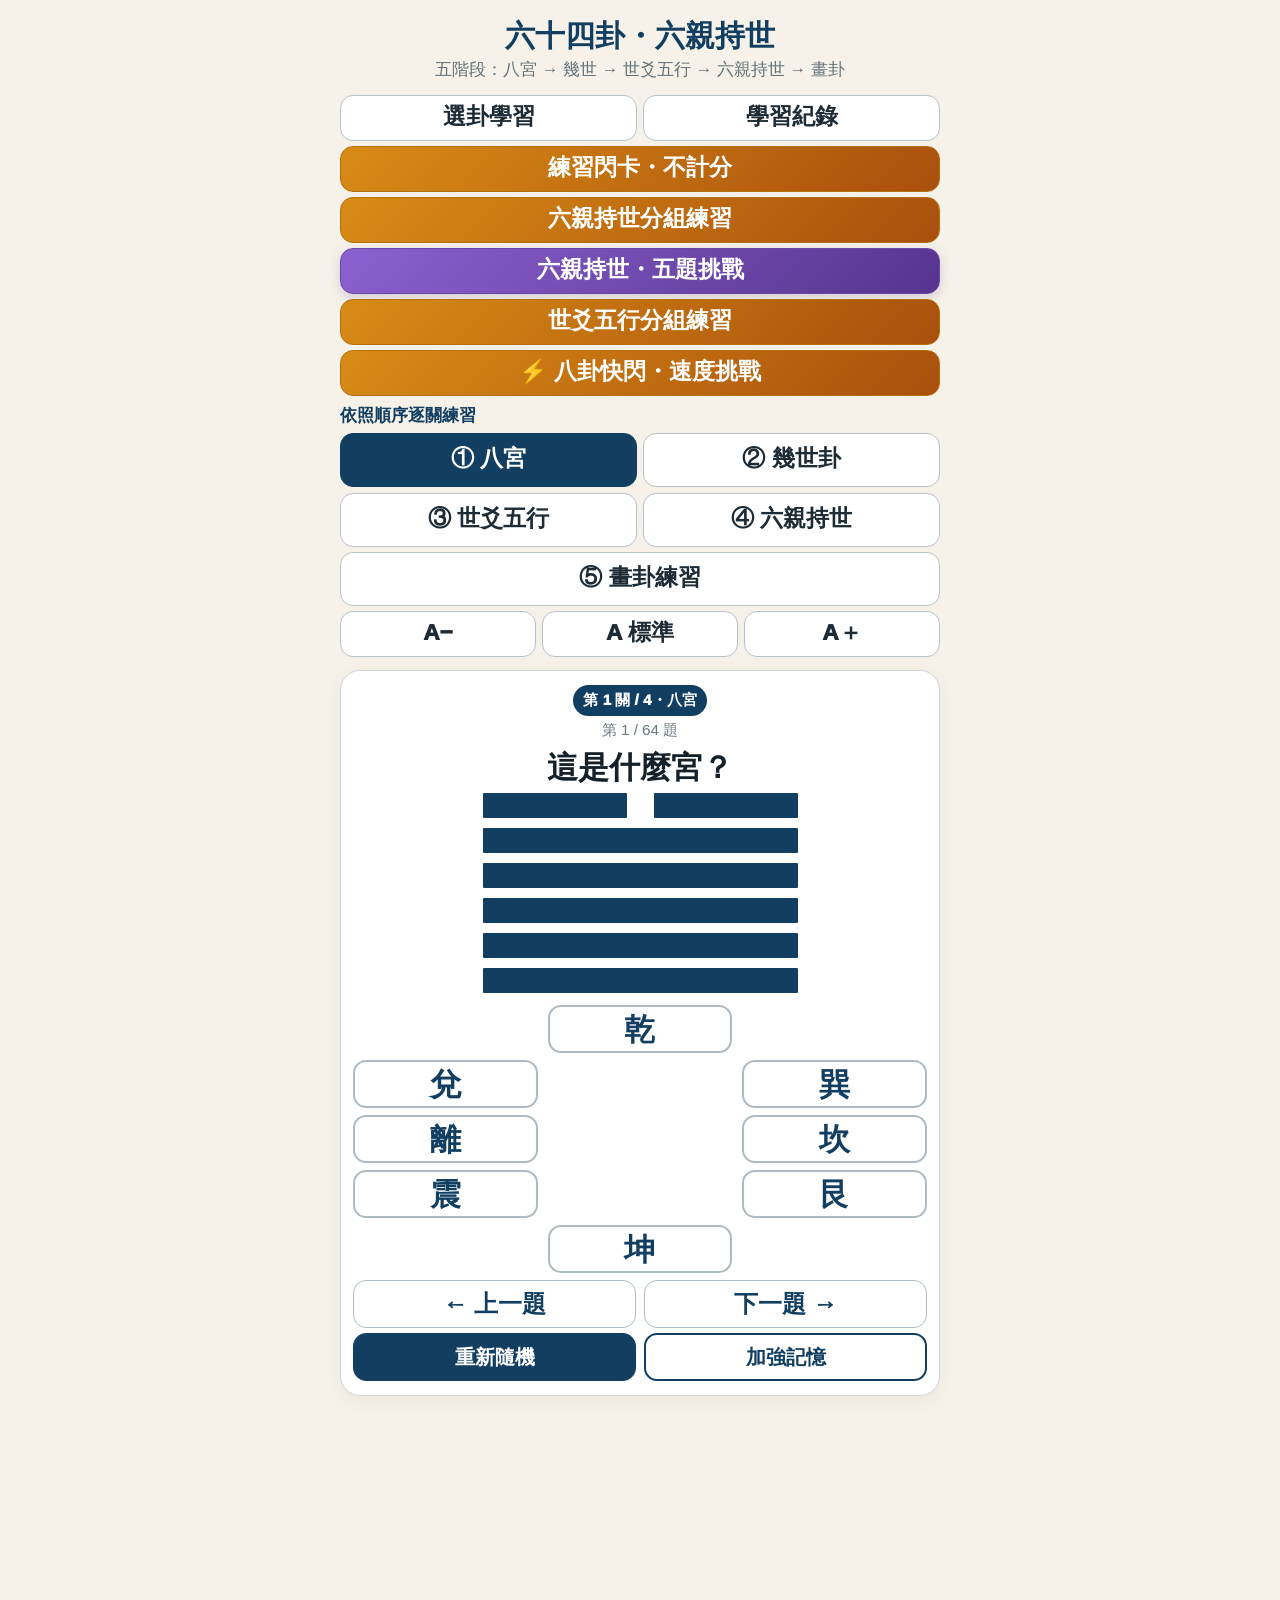
==== commit 13aef00b: "Remember najia font size choice" ====
--- a/najia/index.html
+++ b/najia/index.html
@@ -517,7 +517,7 @@
     if(records.length!==64||palaceByBits.size!==64||names.length!==64)throw new Error('六十四卦資料不完整');
 
     const pickerScreen=document.getElementById('picker-screen'),studyScreen=document.getElementById('study-screen'),flashScreen=document.getElementById('flash-screen'),practiceScreen=document.getElementById('practice-screen'),holdingFlashScreen=document.getElementById('holding-flash-screen'),holdingQuizScreen=document.getElementById('holding-quiz-screen'),worldFlashScreen=document.getElementById('world-flash-screen'),drawPracticeScreen=document.getElementById('draw-practice-screen'),statsScreen=document.getElementById('stats-screen'),trigramScreen=document.getElementById('trigram-screen');
-    const screens=[pickerScreen,studyScreen,flashScreen,practiceScreen,holdingFlashScreen,holdingQuizScreen,worldFlashScreen,drawPracticeScreen,statsScreen,trigramScreen],scales=[.88,1,1.16],STATS_KEY='najia-memory-stats-v1',PROGRESS_KEY='najia-memory-progress-v1',TRIGRAM_KEY='najia-trigram-speed-v1',TRIGRAM_MATCH_KEY='najia-trigram-match-v1',TRIGRAM_HUNTER_KEY='najia-trigram-hunter-v1',HOLDING_FLASH_SEEN_KEY='najia-holding-flash-seen-v1',HOLDING_FLASH_PROGRESS_KEY='najia-holding-flash-progress-v1',HOLDING_QUIZ_KEY='najia-holding-quiz-v1',WORLD_FLASH_SEEN_KEY='najia-world-element-flash-seen-v1',WORLD_FLASH_PROGRESS_KEY='najia-world-element-flash-progress-v1',HEX_SPEED_KEYS={symbolToName:'najia-hex-speed-symbol-name-v1',nameToSymbol:'najia-hex-speed-name-symbol-v1'},HEX_SPEED_WEAK_KEYS={symbolToName:'najia-hex-speed-weak-symbol-name-v1',nameToSymbol:'najia-hex-speed-weak-name-symbol-v1'},HEX_SPEED_CYCLE_KEYS={symbolToName:'najia-hex-speed-cycle-symbol-name-v1',nameToSymbol:'najia-hex-speed-cycle-name-symbol-v1'};
+    const screens=[pickerScreen,studyScreen,flashScreen,practiceScreen,holdingFlashScreen,holdingQuizScreen,worldFlashScreen,drawPracticeScreen,statsScreen,trigramScreen],scales=[.88,1,1.16],STATS_KEY='najia-memory-stats-v1',PROGRESS_KEY='najia-memory-progress-v1',TRIGRAM_KEY='najia-trigram-speed-v1',TRIGRAM_MATCH_KEY='najia-trigram-match-v1',TRIGRAM_HUNTER_KEY='najia-trigram-hunter-v1',HOLDING_FLASH_SEEN_KEY='najia-holding-flash-seen-v1',HOLDING_FLASH_PROGRESS_KEY='najia-holding-flash-progress-v1',HOLDING_QUIZ_KEY='najia-holding-quiz-v1',WORLD_FLASH_SEEN_KEY='najia-world-element-flash-seen-v1',WORLD_FLASH_PROGRESS_KEY='najia-world-element-flash-progress-v1',HEX_SPEED_KEYS={symbolToName:'najia-hex-speed-symbol-name-v1',nameToSymbol:'najia-hex-speed-name-symbol-v1'},HEX_SPEED_WEAK_KEYS={symbolToName:'najia-hex-speed-weak-symbol-name-v1',nameToSymbol:'najia-hex-speed-weak-name-symbol-v1'},HEX_SPEED_CYCLE_KEYS={symbolToName:'najia-hex-speed-cycle-symbol-name-v1',nameToSymbol:'najia-hex-speed-cycle-name-symbol-v1'},SCALE_KEY='najia-scale-v1';
     let scaleIndex=2,currentIndex=0,currentMode='picker',flashType='holding',pickerOrder='kingwen',deck=[],deckPosition=0,practiceIndex=0,practiceTopic='palace',practiceRevealed=false,holdingFlashDeck=[],holdingFlashPosition=0,holdingFlashKins=['父母'],holdingFlashMode='group',holdingFlashRevealed=false,holdingFlashProgressLoaded=false,worldFlashDeck=[],worldFlashPosition=0,worldFlashElements=['木','火','土','金','水'],worldFlashRevealed=false,worldFlashProgressLoaded=false,touchX=null,touchY=null,clearPending=false,initialNavigationChosen=false;
     let trigramDeck=[],trigramPosition=0,trigramCorrect=0,trigramStreak=0,trigramBestStreak=0,trigramReactionTotal=0,trigramGameStart=0,trigramQuestionStart=0,trigramLocked=false,trigramTimer=null,trigramGameMode='standard',trigramFocusNames=[],trigramLabelMode='nature';
     let matchDeck=[],matchPosition=0,matchCorrect=0,matchStreak=0,matchBestStreak=0,matchTimes=[],matchQuestionStart=0,matchLocked=false;
@@ -805,17 +805,19 @@
     }
     function viewportScaleFactor(){const height=window.visualViewport?.height||window.innerHeight,width=window.innerWidth;if(width<=600&&height<=700)return .86;if(width<=600&&height<=850)return .94;return 1}
     function updateScale(){document.documentElement.style.setProperty('--scale',Math.round(scales[scaleIndex]*viewportScaleFactor()*1000)/1000)}
+    function saveScaleIndex(){try{localStorage.setItem(SCALE_KEY,String(scaleIndex))}catch(_){}}
+    function restoreScaleIndex(){try{const saved=localStorage.getItem(SCALE_KEY);if(saved!==null&&['0','1','2'].includes(saved))scaleIndex=Number(saved)}catch(_){}}
     let scaleResizeFrame=0;const refreshResponsiveScale=()=>{cancelAnimationFrame(scaleResizeFrame);scaleResizeFrame=requestAnimationFrame(updateScale)};
     window.addEventListener('resize',refreshResponsiveScale);window.addEventListener('orientationchange',refreshResponsiveScale);window.visualViewport?.addEventListener('resize',refreshResponsiveScale);
     document.querySelectorAll('[data-mode]').forEach(b=>b.onclick=()=>{initialNavigationChosen=true;stopTrigramTimer();stopHoldingQuizTimer();if(b.dataset.mode==='picker')showPicker();else if(b.dataset.mode==='stats')showStats();else if(b.dataset.mode==='trigram')showTrigramHome();else if(b.dataset.mode==='practice')showPractice();else if(b.dataset.mode==='holdingFlash')showHoldingFlash();else if(b.dataset.mode==='holdingQuiz')showHoldingQuizHome();else if(b.dataset.mode==='worldFlash')showWorldFlash();else if(b.dataset.mode==='drawPractice')showDrawPractice();else if(b.dataset.mode==='generation')showFlash(false,'generation','generation');else if(b.dataset.mode==='palace')showFlash(false,'palace','palace');else if(b.dataset.mode==='worldElement')showFlash(false,'worldElement','worldElement');else showFlash(false,'flash','holding')});
-    document.getElementById('smaller').onclick=()=>{scaleIndex=Math.max(0,scaleIndex-1);updateScale()};document.getElementById('normal').onclick=()=>{scaleIndex=1;updateScale()};document.getElementById('larger').onclick=()=>{scaleIndex=Math.min(2,scaleIndex+1);updateScale()};
+    document.getElementById('smaller').onclick=()=>{scaleIndex=Math.max(0,scaleIndex-1);updateScale();saveScaleIndex()};document.getElementById('normal').onclick=()=>{scaleIndex=1;updateScale();saveScaleIndex()};document.getElementById('larger').onclick=()=>{scaleIndex=Math.min(2,scaleIndex+1);updateScale();saveScaleIndex()};
     studyScreen.addEventListener('touchstart',e=>{const t=e.changedTouches[0];touchX=t.clientX;touchY=t.clientY},{passive:true});studyScreen.addEventListener('touchend',e=>{if(touchX===null)return;const t=e.changedTouches[0],dx=t.clientX-touchX,dy=t.clientY-touchY;touchX=touchY=null;if(Math.abs(dx)>55&&Math.abs(dx)>Math.abs(dy)*1.25)openStudy(currentIndex+(dx<0?1:-1))},{passive:true});
     flashScreen.addEventListener('pointerdown',e=>{if(!e.isPrimary)return;touchX=e.clientX;touchY=e.clientY;try{flashScreen.setPointerCapture(e.pointerId)}catch(_){} });flashScreen.addEventListener('pointerup',e=>{if(!e.isPrimary||touchX===null)return;const dx=e.clientX-touchX,dy=e.clientY-touchY,step=flashSwipeStep(dx,dy);touchX=touchY=null;if(step)moveFlashCard(step)});flashScreen.addEventListener('pointercancel',()=>{touchX=touchY=null});
     const resetInitialScroll=()=>{if(!initialNavigationChosen)window.scrollTo(0,0)};
     try{history.scrollRestoration='manual'}catch(_){}
     window.addEventListener('pageshow',()=>{resetInitialScroll();requestAnimationFrame(resetInitialScroll);setTimeout(resetInitialScroll,100);setTimeout(resetInitialScroll,350)},{once:true});
     const initialType=TRAINING_TYPES.includes(progress.lastType)?progress.lastType:'palace',initialMode=initialType==='holding'?'flash':initialType;
-    updateScale();showFlash(false,initialMode,initialType,false);
+    restoreScaleIndex();updateScale();showFlash(false,initialMode,initialType,false);
     requestAnimationFrame(()=>requestAnimationFrame(resetInitialScroll));
   </script>
 </body>
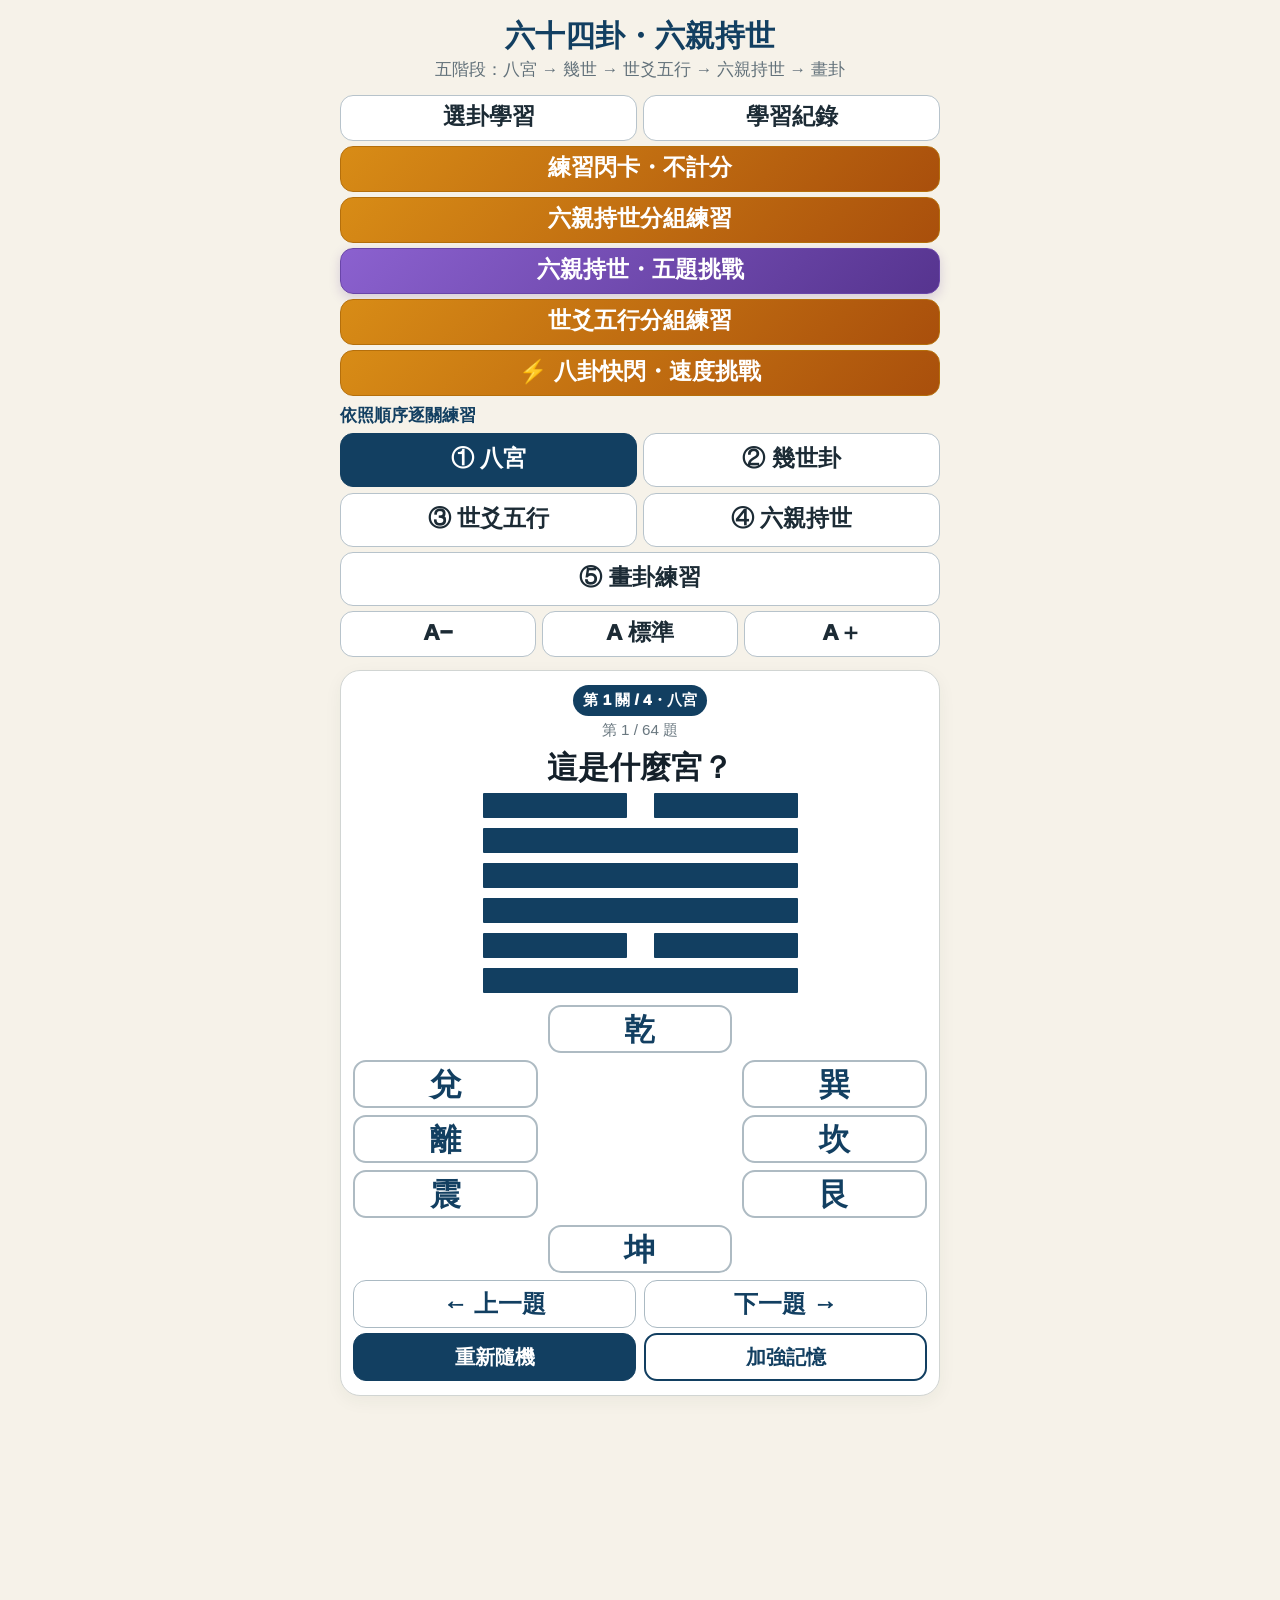
==== commit 809ba4a1: "Count flash cards only when the card changes" ====
--- a/najia/index.html
+++ b/najia/index.html
@@ -518,7 +518,7 @@
 
     const pickerScreen=document.getElementById('picker-screen'),studyScreen=document.getElementById('study-screen'),flashScreen=document.getElementById('flash-screen'),practiceScreen=document.getElementById('practice-screen'),holdingFlashScreen=document.getElementById('holding-flash-screen'),holdingQuizScreen=document.getElementById('holding-quiz-screen'),worldFlashScreen=document.getElementById('world-flash-screen'),drawPracticeScreen=document.getElementById('draw-practice-screen'),statsScreen=document.getElementById('stats-screen'),trigramScreen=document.getElementById('trigram-screen');
     const screens=[pickerScreen,studyScreen,flashScreen,practiceScreen,holdingFlashScreen,holdingQuizScreen,worldFlashScreen,drawPracticeScreen,statsScreen,trigramScreen],scales=[.88,1,1.16],STATS_KEY='najia-memory-stats-v1',PROGRESS_KEY='najia-memory-progress-v1',TRIGRAM_KEY='najia-trigram-speed-v1',TRIGRAM_MATCH_KEY='najia-trigram-match-v1',TRIGRAM_HUNTER_KEY='najia-trigram-hunter-v1',HOLDING_FLASH_SEEN_KEY='najia-holding-flash-seen-v1',HOLDING_FLASH_PROGRESS_KEY='najia-holding-flash-progress-v1',HOLDING_QUIZ_KEY='najia-holding-quiz-v1',WORLD_FLASH_SEEN_KEY='najia-world-element-flash-seen-v1',WORLD_FLASH_PROGRESS_KEY='najia-world-element-flash-progress-v1',HEX_SPEED_KEYS={symbolToName:'najia-hex-speed-symbol-name-v1',nameToSymbol:'najia-hex-speed-name-symbol-v1'},HEX_SPEED_WEAK_KEYS={symbolToName:'najia-hex-speed-weak-symbol-name-v1',nameToSymbol:'najia-hex-speed-weak-name-symbol-v1'},HEX_SPEED_CYCLE_KEYS={symbolToName:'najia-hex-speed-cycle-symbol-name-v1',nameToSymbol:'najia-hex-speed-cycle-name-symbol-v1'},SCALE_KEY='najia-scale-v1';
-    let scaleIndex=2,currentIndex=0,currentMode='picker',flashType='holding',pickerOrder='kingwen',deck=[],deckPosition=0,practiceIndex=0,practiceTopic='palace',practiceRevealed=false,holdingFlashDeck=[],holdingFlashPosition=0,holdingFlashKins=['父母'],holdingFlashMode='group',holdingFlashRevealed=false,holdingFlashProgressLoaded=false,worldFlashDeck=[],worldFlashPosition=0,worldFlashElements=['木','火','土','金','水'],worldFlashRevealed=false,worldFlashProgressLoaded=false,touchX=null,touchY=null,clearPending=false,initialNavigationChosen=false;
+    let scaleIndex=2,currentIndex=0,currentMode='picker',flashType='holding',pickerOrder='kingwen',deck=[],deckPosition=0,practiceIndex=0,practiceTopic='palace',practiceRevealed=false,holdingFlashDeck=[],holdingFlashPosition=0,holdingFlashKins=['父母'],holdingFlashMode='group',holdingFlashRevealed=false,holdingFlashProgressLoaded=false,holdingFlashCountedPosition=-1,worldFlashDeck=[],worldFlashPosition=0,worldFlashElements=['木','火','土','金','水'],worldFlashRevealed=false,worldFlashProgressLoaded=false,worldFlashCountedPosition=-1,touchX=null,touchY=null,clearPending=false,initialNavigationChosen=false;
     let trigramDeck=[],trigramPosition=0,trigramCorrect=0,trigramStreak=0,trigramBestStreak=0,trigramReactionTotal=0,trigramGameStart=0,trigramQuestionStart=0,trigramLocked=false,trigramTimer=null,trigramGameMode='standard',trigramFocusNames=[],trigramLabelMode='nature';
     let matchDeck=[],matchPosition=0,matchCorrect=0,matchStreak=0,matchBestStreak=0,matchTimes=[],matchQuestionStart=0,matchLocked=false;
     let hunterGrid=[],hunterTarget=0,hunterTargetDeck=[],hunterFound=0,hunterScore=0,hunterCorrect=0,hunterWrong=0,hunterStreak=0,hunterBestStreak=0,hunterStartBest=0,hunterEndsAt=0,hunterClock=null,hunterLocked=false;
@@ -724,30 +724,32 @@
     function holdingFlashBoosted(){return boostedFor('holding')}
     function holdingFlashEligible(){const boosted=holdingFlashBoosted();return records.filter(r=>holdingFlashMode==='boosted'?boosted.has(r.index):holdingFlashKins.includes(r.holding)).map(r=>r.index)}
     function holdingFlashLabel(){if(holdingFlashMode==='boosted')return'加強訓練';return holdingFlashKins.length===kinChoices.length?'全部混合':`${holdingFlashKins.join('＋')}持世`}
-    function shuffleHoldingFlash(){const previousFirst=holdingFlashDeck[holdingFlashPosition],previousOrder=holdingFlashDeck.join(',');holdingFlashDeck=holdingFlashEligible();for(let i=holdingFlashDeck.length-1;i>0;i--){const j=Math.floor(Math.random()*(i+1));[holdingFlashDeck[i],holdingFlashDeck[j]]=[holdingFlashDeck[j],holdingFlashDeck[i]]}if(holdingFlashDeck.length>1&&(holdingFlashDeck[0]===previousFirst||holdingFlashDeck.join(',')===previousOrder)){const swapAt=1+Math.floor(Math.random()*(holdingFlashDeck.length-1));[holdingFlashDeck[0],holdingFlashDeck[swapAt]]=[holdingFlashDeck[swapAt],holdingFlashDeck[0]]}holdingFlashPosition=0}
+    function shuffleHoldingFlash(){const previousFirst=holdingFlashDeck[holdingFlashPosition],previousOrder=holdingFlashDeck.join(',');holdingFlashDeck=holdingFlashEligible();for(let i=holdingFlashDeck.length-1;i>0;i--){const j=Math.floor(Math.random()*(i+1));[holdingFlashDeck[i],holdingFlashDeck[j]]=[holdingFlashDeck[j],holdingFlashDeck[i]]}if(holdingFlashDeck.length>1&&(holdingFlashDeck[0]===previousFirst||holdingFlashDeck.join(',')===previousOrder)){const swapAt=1+Math.floor(Math.random()*(holdingFlashDeck.length-1));[holdingFlashDeck[0],holdingFlashDeck[swapAt]]=[holdingFlashDeck[swapAt],holdingFlashDeck[0]]}holdingFlashPosition=0;holdingFlashCountedPosition=-1}
     function saveHoldingFlashProgress(){try{localStorage.setItem(HOLDING_FLASH_PROGRESS_KEY,JSON.stringify({kins:holdingFlashKins,mode:holdingFlashMode,deck:holdingFlashDeck,position:holdingFlashPosition}))}catch(_){}}
     function restoreHoldingFlashProgress(){try{const saved=JSON.parse(localStorage.getItem(HOLDING_FLASH_PROGRESS_KEY));if(!saved)return;const selected=[...new Set((Array.isArray(saved.kins)?saved.kins:[]).filter(kin=>kinChoices.includes(kin)))];if(selected.length)holdingFlashKins=selected;holdingFlashMode=saved.mode==='boosted'&&holdingFlashBoosted().size?'boosted':'group';const eligible=holdingFlashEligible(),validDeck=Array.isArray(saved.deck)?saved.deck:[];if(validDeck.length===eligible.length&&new Set(validDeck).size===eligible.length&&validDeck.every(index=>eligible.includes(index))){holdingFlashDeck=validDeck;holdingFlashPosition=Math.max(0,Math.min(Number.isInteger(saved.position)?saved.position:0,validDeck.length-1))}}catch(_){}}
     function loadHoldingFlashSeen(){try{const saved=JSON.parse(localStorage.getItem(HOLDING_FLASH_SEEN_KEY));if(Array.isArray(saved))return Array.from({length:64},(_,i)=>Number.isInteger(saved[i])&&saved[i]>=0?saved[i]:0)}catch(_){}return Array(64).fill(0)}
     let holdingFlashSeen=loadHoldingFlashSeen();
     function recordHoldingFlashSeen(index){holdingFlashSeen[index]++;try{localStorage.setItem(HOLDING_FLASH_SEEN_KEY,JSON.stringify(holdingFlashSeen))}catch(_){}}
+    function countHoldingFlashCard(){if(holdingFlashCountedPosition===holdingFlashPosition)return;holdingFlashCountedPosition=holdingFlashPosition;recordHoldingFlashSeen(holdingFlashDeck[holdingFlashPosition])}
     function toggleHoldingFlashKin(kin){holdingFlashMode='group';if(kin==='全部'){holdingFlashKins=[...kinChoices]}else if(holdingFlashKins.includes(kin)){if(holdingFlashKins.length>1)holdingFlashKins=holdingFlashKins.filter(item=>item!==kin)}else holdingFlashKins=[...holdingFlashKins,kin];showHoldingFlash(true)}
     function showHoldingFlashBoosted(){if(!holdingFlashBoosted().size){alert('請先在想加強的卡片按「加入加強」。');return}holdingFlashMode='boosted';showHoldingFlash(true)}
     function toggleHoldingFlashBoost(){const index=holdingFlashDeck[holdingFlashPosition],boosted=holdingFlashBoosted();if(boosted.has(index))boosted.delete(index);else boosted.add(index);progress.boosted.holding=[...boosted];try{localStorage.setItem(PROGRESS_KEY,JSON.stringify(progress))}catch(_){}if(holdingFlashMode==='boosted'&&!boosted.size){holdingFlashMode='group';showHoldingFlash(true);return}saveHoldingFlashProgress();renderHoldingFlash()}
-    function showHoldingFlash(reset=false){if(!holdingFlashProgressLoaded){holdingFlashProgressLoaded=true;if(!reset)restoreHoldingFlashProgress()}if(reset||!holdingFlashDeck.length)shuffleHoldingFlash();holdingFlashRevealed=false;recordHoldingFlashSeen(holdingFlashDeck[holdingFlashPosition]);saveHoldingFlashProgress();currentMode='holdingFlash';hideScreens();holdingFlashScreen.hidden=false;setActive('holdingFlash');renderHoldingFlash()}
-    function renderHoldingFlash(){const r=records[holdingFlashDeck[holdingFlashPosition]],seen=holdingFlashSeen[r.index]||0,boosted=holdingFlashBoosted(),topicChoices=[...kinChoices,'全部','加強訓練'],groupLabel=holdingFlashLabel(),topics=topicChoices.map(kin=>{const active=kin==='加強訓練'?holdingFlashMode==='boosted':kin==='全部'?holdingFlashMode==='group'&&holdingFlashKins.length===kinChoices.length:holdingFlashMode==='group'&&holdingFlashKins.includes(kin);return`<button class="holding-flash-topic ${active?'active':''}" data-holding-flash-kin="${kin}" aria-pressed="${active}">${kin==='全部'?'全部':kin}</button>`}).join(''),front=`${hexMarkup(r.bits,false,r.world,false)}<div class="answer-name holding-flash-name"><strong>${r.name}</strong></div><div class="practice-tap">點一下翻到持世</div>`,back=`${hexMarkup(r.bits,false,r.world)}<div class="answer-name holding-flash-name"><strong>${r.name}</strong></div><div class="holding-flash-answer">${r.holding}持世</div><div class="practice-tap">再點一下，下一張</div>`,resetLabel=holdingFlashMode==='boosted'?'重新隨機加強':'重新隨機本組';holdingFlashScreen.innerHTML=`<article class="card flash-card"><div class="stage-badge">六親持世分組練習・不計分</div><div class="holding-flash-topics" aria-label="六親持世分組">${topics}</div><div class="ordinal">${groupLabel}・第 ${holdingFlashPosition+1} / ${holdingFlashDeck.length} 張<div class="holding-flash-count">這張已看 ${seen} 次</div></div><div class="practice-face holding-flash-face" id="holding-flash-face" role="button" tabindex="0" aria-label="點一下翻面">${holdingFlashRevealed?back:front}</div><div class="memory-actions"><button class="shuffle-button" id="holding-flash-reset">${resetLabel}</button><button class="boost-button ${boosted.has(r.index)?'active':''}" id="holding-flash-boost">${boosted.has(r.index)?'已加入加強 ✓':'加入加強'}</button></div></article>`;document.querySelectorAll('[data-holding-flash-kin]').forEach(button=>button.onclick=()=>button.dataset.holdingFlashKin==='加強訓練'?showHoldingFlashBoosted():toggleHoldingFlashKin(button.dataset.holdingFlashKin));const face=document.getElementById('holding-flash-face'),advance=()=>{if(holdingFlashRevealed){holdingFlashPosition=(holdingFlashPosition+1)%holdingFlashDeck.length;holdingFlashRevealed=false;recordHoldingFlashSeen(holdingFlashDeck[holdingFlashPosition]);saveHoldingFlashProgress()}else holdingFlashRevealed=true;renderHoldingFlash()};face.onclick=advance;face.onkeydown=e=>{if(e.key==='Enter'||e.key===' '){e.preventDefault();advance()}};document.getElementById('holding-flash-reset').onclick=()=>showHoldingFlash(true);document.getElementById('holding-flash-boost').onclick=toggleHoldingFlashBoost;alignCard(holdingFlashScreen)}
+    function showHoldingFlash(reset=false){if(!holdingFlashProgressLoaded){holdingFlashProgressLoaded=true;if(!reset)restoreHoldingFlashProgress()}if(reset||!holdingFlashDeck.length)shuffleHoldingFlash();holdingFlashRevealed=false;countHoldingFlashCard();saveHoldingFlashProgress();currentMode='holdingFlash';hideScreens();holdingFlashScreen.hidden=false;setActive('holdingFlash');renderHoldingFlash()}
+    function renderHoldingFlash(){const r=records[holdingFlashDeck[holdingFlashPosition]],seen=holdingFlashSeen[r.index]||0,boosted=holdingFlashBoosted(),topicChoices=[...kinChoices,'全部','加強訓練'],groupLabel=holdingFlashLabel(),topics=topicChoices.map(kin=>{const active=kin==='加強訓練'?holdingFlashMode==='boosted':kin==='全部'?holdingFlashMode==='group'&&holdingFlashKins.length===kinChoices.length:holdingFlashMode==='group'&&holdingFlashKins.includes(kin);return`<button class="holding-flash-topic ${active?'active':''}" data-holding-flash-kin="${kin}" aria-pressed="${active}">${kin==='全部'?'全部':kin}</button>`}).join(''),front=`${hexMarkup(r.bits,false,r.world,false)}<div class="answer-name holding-flash-name"><strong>${r.name}</strong></div><div class="practice-tap">點一下翻到持世</div>`,back=`${hexMarkup(r.bits,false,r.world)}<div class="answer-name holding-flash-name"><strong>${r.name}</strong></div><div class="holding-flash-answer">${r.holding}持世</div><div class="practice-tap">再點一下，下一張</div>`,resetLabel=holdingFlashMode==='boosted'?'重新隨機加強':'重新隨機本組';holdingFlashScreen.innerHTML=`<article class="card flash-card"><div class="stage-badge">六親持世分組練習・不計分</div><div class="holding-flash-topics" aria-label="六親持世分組">${topics}</div><div class="ordinal">${groupLabel}・第 ${holdingFlashPosition+1} / ${holdingFlashDeck.length} 張<div class="holding-flash-count">這張已看 ${seen} 次</div></div><div class="practice-face holding-flash-face" id="holding-flash-face" role="button" tabindex="0" aria-label="點一下翻面">${holdingFlashRevealed?back:front}</div><div class="memory-actions"><button class="shuffle-button" id="holding-flash-reset">${resetLabel}</button><button class="boost-button ${boosted.has(r.index)?'active':''}" id="holding-flash-boost">${boosted.has(r.index)?'已加入加強 ✓':'加入加強'}</button></div></article>`;document.querySelectorAll('[data-holding-flash-kin]').forEach(button=>button.onclick=()=>button.dataset.holdingFlashKin==='加強訓練'?showHoldingFlashBoosted():toggleHoldingFlashKin(button.dataset.holdingFlashKin));const face=document.getElementById('holding-flash-face'),advance=()=>{if(holdingFlashRevealed){holdingFlashPosition=(holdingFlashPosition+1)%holdingFlashDeck.length;holdingFlashRevealed=false;countHoldingFlashCard();saveHoldingFlashProgress()}else holdingFlashRevealed=true;renderHoldingFlash()};face.onclick=advance;face.onkeydown=e=>{if(e.key==='Enter'||e.key===' '){e.preventDefault();advance()}};document.getElementById('holding-flash-reset').onclick=()=>showHoldingFlash(true);document.getElementById('holding-flash-boost').onclick=toggleHoldingFlashBoost;alignCard(holdingFlashScreen)}
     const worldElementChoices=['木','火','土','金','水'];
     function worldFlashElementOf(r){return r.lines[r.world-1].element}
     function worldFlashEligible(){return records.filter(r=>worldFlashElements.includes(worldFlashElementOf(r))).map(r=>r.index)}
     function worldFlashLabel(){return worldFlashElements.length===worldElementChoices.length?'全部混合':`${worldFlashElements.join('＋')}行`}
-    function shuffleWorldFlash(){const previousFirst=worldFlashDeck[worldFlashPosition],previousOrder=worldFlashDeck.join(',');worldFlashDeck=worldFlashEligible();for(let i=worldFlashDeck.length-1;i>0;i--){const j=Math.floor(Math.random()*(i+1));[worldFlashDeck[i],worldFlashDeck[j]]=[worldFlashDeck[j],worldFlashDeck[i]]}if(worldFlashDeck.length>1&&(worldFlashDeck[0]===previousFirst||worldFlashDeck.join(',')===previousOrder)){const swapAt=1+Math.floor(Math.random()*(worldFlashDeck.length-1));[worldFlashDeck[0],worldFlashDeck[swapAt]]=[worldFlashDeck[swapAt],worldFlashDeck[0]]}worldFlashPosition=0}
+    function shuffleWorldFlash(){const previousFirst=worldFlashDeck[worldFlashPosition],previousOrder=worldFlashDeck.join(',');worldFlashDeck=worldFlashEligible();for(let i=worldFlashDeck.length-1;i>0;i--){const j=Math.floor(Math.random()*(i+1));[worldFlashDeck[i],worldFlashDeck[j]]=[worldFlashDeck[j],worldFlashDeck[i]]}if(worldFlashDeck.length>1&&(worldFlashDeck[0]===previousFirst||worldFlashDeck.join(',')===previousOrder)){const swapAt=1+Math.floor(Math.random()*(worldFlashDeck.length-1));[worldFlashDeck[0],worldFlashDeck[swapAt]]=[worldFlashDeck[swapAt],worldFlashDeck[0]]}worldFlashPosition=0;worldFlashCountedPosition=-1}
     function saveWorldFlashProgress(){try{localStorage.setItem(WORLD_FLASH_PROGRESS_KEY,JSON.stringify({elements:worldFlashElements,deck:worldFlashDeck,position:worldFlashPosition}))}catch(_){}}
     function restoreWorldFlashProgress(){try{const saved=JSON.parse(localStorage.getItem(WORLD_FLASH_PROGRESS_KEY));if(!saved)return;const selected=[...new Set((Array.isArray(saved.elements)?saved.elements:[]).filter(element=>worldElementChoices.includes(element)))];if(selected.length)worldFlashElements=selected;const eligible=worldFlashEligible(),validDeck=Array.isArray(saved.deck)?saved.deck:[];if(validDeck.length===eligible.length&&new Set(validDeck).size===eligible.length&&validDeck.every(index=>eligible.includes(index))){worldFlashDeck=validDeck;worldFlashPosition=Math.max(0,Math.min(Number.isInteger(saved.position)?saved.position:0,validDeck.length-1))}}catch(_){}}
     function loadWorldFlashSeen(){try{const saved=JSON.parse(localStorage.getItem(WORLD_FLASH_SEEN_KEY));if(Array.isArray(saved))return Array.from({length:64},(_,i)=>Number.isInteger(saved[i])&&saved[i]>=0?saved[i]:0)}catch(_){}return Array(64).fill(0)}
     let worldFlashSeen=loadWorldFlashSeen();
     function recordWorldFlashSeen(index){worldFlashSeen[index]++;try{localStorage.setItem(WORLD_FLASH_SEEN_KEY,JSON.stringify(worldFlashSeen))}catch(_){}}
+    function countWorldFlashCard(){if(worldFlashCountedPosition===worldFlashPosition)return;worldFlashCountedPosition=worldFlashPosition;recordWorldFlashSeen(worldFlashDeck[worldFlashPosition])}
     function toggleWorldFlashElement(element){if(element==='全部')worldFlashElements=[...worldElementChoices];else if(worldFlashElements.includes(element)){if(worldFlashElements.length>1)worldFlashElements=worldFlashElements.filter(item=>item!==element)}else worldFlashElements=[...worldFlashElements,element];showWorldFlash(true)}
-    function showWorldFlash(reset=false){if(!worldFlashProgressLoaded){worldFlashProgressLoaded=true;if(!reset)restoreWorldFlashProgress()}if(reset||!worldFlashDeck.length)shuffleWorldFlash();worldFlashRevealed=false;recordWorldFlashSeen(worldFlashDeck[worldFlashPosition]);saveWorldFlashProgress();currentMode='worldFlash';hideScreens();worldFlashScreen.hidden=false;setActive('worldFlash');renderWorldFlash()}
-    function renderWorldFlash(){const r=records[worldFlashDeck[worldFlashPosition]],worldLine=r.lines[r.world-1],branchElement=`${worldLine.stemBranch.slice(-1)}${worldLine.element}`,seen=worldFlashSeen[r.index]||0,topics=[...worldElementChoices,'全部'].map(element=>{const active=element==='全部'?worldFlashElements.length===worldElementChoices.length:worldFlashElements.includes(element);return`<button class="holding-flash-topic ${active?'active':''}" data-world-flash-element="${element}" aria-pressed="${active}">${element}</button>`}).join(''),front=`${hexMarkup(r.bits,false,r.world,false)}<div class="answer-name holding-flash-name"><strong>${r.name}</strong></div><div class="practice-tap">點一下翻到世爻納甲</div>`,back=`${hexMarkup(r.bits,false,r.world)}<div class="answer-name holding-flash-name"><strong>${r.name}</strong></div><div class="holding-flash-answer">世在${lineName(r.world)}</div><div class="practice-answer-label">世爻納甲</div><div class="practice-answer">${branchElement}</div><div class="practice-tap">再點一下，下一張</div>`;worldFlashScreen.innerHTML=`<article class="card flash-card"><div class="stage-badge">世爻五行分組練習・不計分</div><div class="holding-flash-topics" aria-label="世爻五行分組">${topics}</div><div class="ordinal">${worldFlashLabel()}・第 ${worldFlashPosition+1} / ${worldFlashDeck.length} 張<div class="holding-flash-count">這張已看 ${seen} 次</div></div><div class="practice-face holding-flash-face" id="world-flash-face" role="button" tabindex="0" aria-label="點一下翻面">${worldFlashRevealed?back:front}</div><button class="shuffle-button" id="world-flash-reset">重新隨機本組</button></article>`;document.querySelectorAll('[data-world-flash-element]').forEach(button=>button.onclick=()=>toggleWorldFlashElement(button.dataset.worldFlashElement));const face=document.getElementById('world-flash-face'),advance=()=>{if(worldFlashRevealed){worldFlashPosition=(worldFlashPosition+1)%worldFlashDeck.length;worldFlashRevealed=false;recordWorldFlashSeen(worldFlashDeck[worldFlashPosition]);saveWorldFlashProgress()}else worldFlashRevealed=true;renderWorldFlash()};face.onclick=advance;face.onkeydown=e=>{if(e.key==='Enter'||e.key===' '){e.preventDefault();advance()}};document.getElementById('world-flash-reset').onclick=()=>showWorldFlash(true);alignCard(worldFlashScreen)}
+    function showWorldFlash(reset=false){if(!worldFlashProgressLoaded){worldFlashProgressLoaded=true;if(!reset)restoreWorldFlashProgress()}if(reset||!worldFlashDeck.length)shuffleWorldFlash();worldFlashRevealed=false;countWorldFlashCard();saveWorldFlashProgress();currentMode='worldFlash';hideScreens();worldFlashScreen.hidden=false;setActive('worldFlash');renderWorldFlash()}
+    function renderWorldFlash(){const r=records[worldFlashDeck[worldFlashPosition]],worldLine=r.lines[r.world-1],branchElement=`${worldLine.stemBranch.slice(-1)}${worldLine.element}`,seen=worldFlashSeen[r.index]||0,topics=[...worldElementChoices,'全部'].map(element=>{const active=element==='全部'?worldFlashElements.length===worldElementChoices.length:worldFlashElements.includes(element);return`<button class="holding-flash-topic ${active?'active':''}" data-world-flash-element="${element}" aria-pressed="${active}">${element}</button>`}).join(''),front=`${hexMarkup(r.bits,false,r.world,false)}<div class="answer-name holding-flash-name"><strong>${r.name}</strong></div><div class="practice-tap">點一下翻到世爻納甲</div>`,back=`${hexMarkup(r.bits,false,r.world)}<div class="answer-name holding-flash-name"><strong>${r.name}</strong></div><div class="holding-flash-answer">世在${lineName(r.world)}</div><div class="practice-answer-label">世爻納甲</div><div class="practice-answer">${branchElement}</div><div class="practice-tap">再點一下，下一張</div>`;worldFlashScreen.innerHTML=`<article class="card flash-card"><div class="stage-badge">世爻五行分組練習・不計分</div><div class="holding-flash-topics" aria-label="世爻五行分組">${topics}</div><div class="ordinal">${worldFlashLabel()}・第 ${worldFlashPosition+1} / ${worldFlashDeck.length} 張<div class="holding-flash-count">這張已看 ${seen} 次</div></div><div class="practice-face holding-flash-face" id="world-flash-face" role="button" tabindex="0" aria-label="點一下翻面">${worldFlashRevealed?back:front}</div><button class="shuffle-button" id="world-flash-reset">重新隨機本組</button></article>`;document.querySelectorAll('[data-world-flash-element]').forEach(button=>button.onclick=()=>toggleWorldFlashElement(button.dataset.worldFlashElement));const face=document.getElementById('world-flash-face'),advance=()=>{if(worldFlashRevealed){worldFlashPosition=(worldFlashPosition+1)%worldFlashDeck.length;worldFlashRevealed=false;countWorldFlashCard();saveWorldFlashProgress()}else worldFlashRevealed=true;renderWorldFlash()};face.onclick=advance;face.onkeydown=e=>{if(e.key==='Enter'||e.key===' '){e.preventDefault();advance()}};document.getElementById('world-flash-reset').onclick=()=>showWorldFlash(true);alignCard(worldFlashScreen)}
     function stopHoldingQuizTimer(){if(holdingQuizTimer!==null){clearTimeout(holdingQuizTimer);holdingQuizTimer=null}}
     function holdingQuizTimedHistory(){return holdingQuizBest.history.filter(item=>!item.legacy&&item.pace>0&&item.details.length===5)}
     function holdingQuizSortedHistory(){return[...holdingQuizTimedHistory()].sort((a,b)=>b.correct-a.correct||a.pace-b.pace||a.at-b.at)}
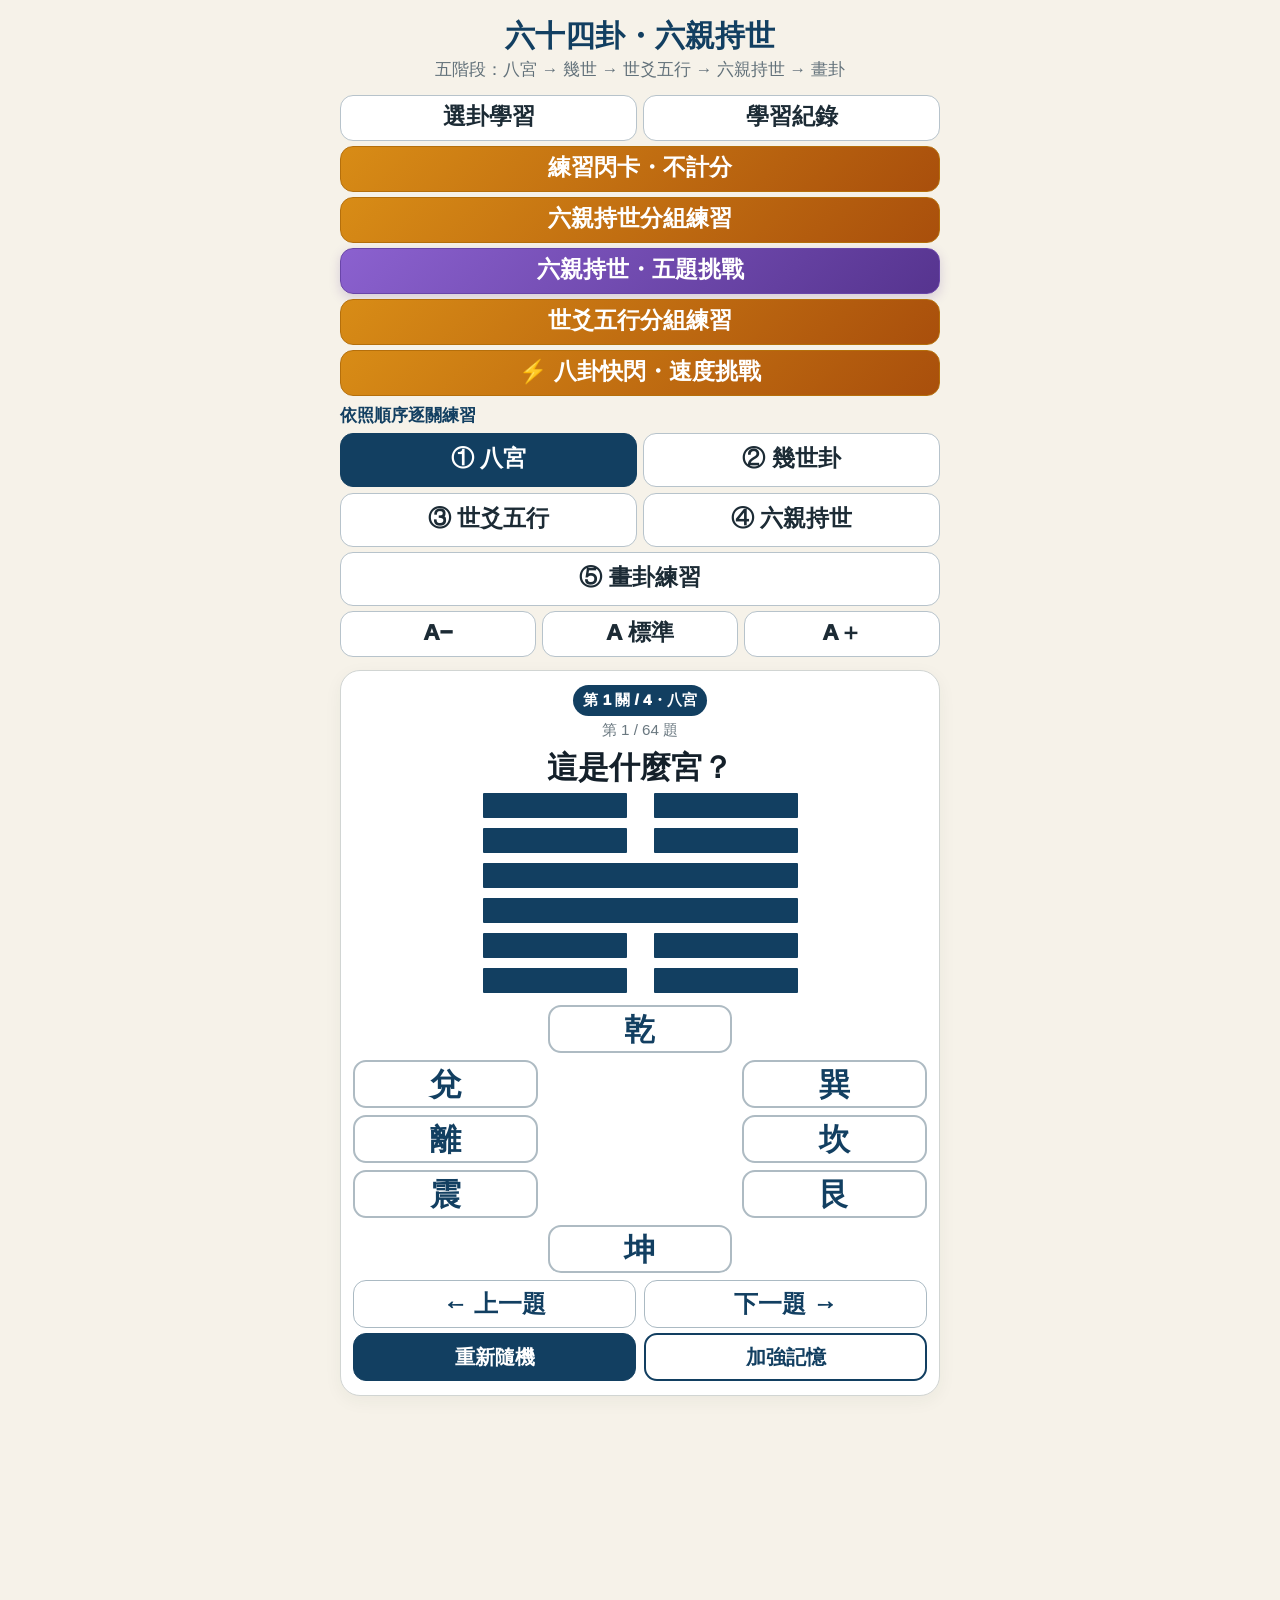
==== commit 5bfc7ebc: "Throttle hunter game saves and stop scroll snapping" ====
--- a/najia/index.html
+++ b/najia/index.html
@@ -521,7 +521,7 @@
     let scaleIndex=2,currentIndex=0,currentMode='picker',flashType='holding',pickerOrder='kingwen',deck=[],deckPosition=0,practiceIndex=0,practiceTopic='palace',practiceRevealed=false,holdingFlashDeck=[],holdingFlashPosition=0,holdingFlashKins=['父母'],holdingFlashMode='group',holdingFlashRevealed=false,holdingFlashProgressLoaded=false,holdingFlashCountedPosition=-1,worldFlashDeck=[],worldFlashPosition=0,worldFlashElements=['木','火','土','金','水'],worldFlashRevealed=false,worldFlashProgressLoaded=false,worldFlashCountedPosition=-1,touchX=null,touchY=null,clearPending=false,initialNavigationChosen=false;
     let trigramDeck=[],trigramPosition=0,trigramCorrect=0,trigramStreak=0,trigramBestStreak=0,trigramReactionTotal=0,trigramGameStart=0,trigramQuestionStart=0,trigramLocked=false,trigramTimer=null,trigramGameMode='standard',trigramFocusNames=[],trigramLabelMode='nature';
     let matchDeck=[],matchPosition=0,matchCorrect=0,matchStreak=0,matchBestStreak=0,matchTimes=[],matchQuestionStart=0,matchLocked=false;
-    let hunterGrid=[],hunterTarget=0,hunterTargetDeck=[],hunterFound=0,hunterScore=0,hunterCorrect=0,hunterWrong=0,hunterStreak=0,hunterBestStreak=0,hunterStartBest=0,hunterEndsAt=0,hunterClock=null,hunterLocked=false;
+    let hunterGrid=[],hunterTarget=0,hunterTargetDeck=[],hunterFound=0,hunterScore=0,hunterCorrect=0,hunterWrong=0,hunterStreak=0,hunterBestStreak=0,hunterStartBest=0,hunterEndsAt=0,hunterClock=null,hunterLocked=false,hunterSavedAt=0;
     let hexSpeedMode='symbolToName',hexSpeedPractice='standard',hexSpeedDeck=[],hexSpeedPosition=0,hexSpeedCorrect=0,hexSpeedStreak=0,hexSpeedBestStreak=0,hexSpeedReactionTotal=0,hexSpeedQuestionStart=0,hexSpeedLocked=false,hexSpeedRecentIndices=[];
     let speedHistoryMode='symbolToName';
     let holdingQuizDeck=[],holdingQuizPosition=0,holdingQuizCorrect=0,holdingQuizLocked=false,holdingQuizTimer=null,holdingQuizQuestionStart=0,holdingQuizQuestionDetails=[],holdingQuizMode='standard',holdingQuizSlowIndices=[];
@@ -605,7 +605,7 @@
     function loadHunterBest(){try{const saved=JSON.parse(localStorage.getItem(TRIGRAM_HUNTER_KEY));if(saved&&Number.isInteger(saved.games)){const result={games:saved.games,bestScore:Number.isInteger(saved.bestScore)?saved.bestScore:0,bestAccuracy:Number.isFinite(saved.bestAccuracy)?saved.bestAccuracy:0,lastScore:Number.isInteger(saved.lastScore)?saved.lastScore:(Number.isInteger(saved.bestScore)?saved.bestScore:0),lastAccuracy:Number.isFinite(saved.lastAccuracy)?saved.lastAccuracy:(Number.isFinite(saved.bestAccuracy)?saved.bestAccuracy:0),lastCorrect:Number.isInteger(saved.lastCorrect)?saved.lastCorrect:0,lastWrong:Number.isInteger(saved.lastWrong)?saved.lastWrong:0,lastAt:Number.isFinite(saved.lastAt)?saved.lastAt:0,hasAttempt:typeof saved.hasAttempt==='boolean'?saved.hasAttempt:saved.games>0,history:normalizePerformanceHistory(saved.history,'score','accuracy')};if(!result.history.length&&result.games>0)result.history.push({score:result.bestScore,accuracy:result.bestAccuracy,at:0,legacy:true});return result}}catch(_){}return emptyHunterBest()}
     let hunterBest=loadHunterBest();
     function saveHunterBest(){try{localStorage.setItem(TRIGRAM_HUNTER_KEY,JSON.stringify(hunterBest))}catch(_){}}
-    function persistHunterSnapshot(){const attempts=hunterCorrect+hunterWrong,accuracy=attempts?Math.round(hunterCorrect/attempts*100):0;hunterBest.hasAttempt=true;hunterBest.lastScore=hunterScore;hunterBest.lastAccuracy=accuracy;hunterBest.lastCorrect=hunterCorrect;hunterBest.lastWrong=hunterWrong;hunterBest.lastAt=Date.now();if(hunterScore>hunterBest.bestScore||(hunterScore===hunterBest.bestScore&&accuracy>hunterBest.bestAccuracy)){hunterBest.bestScore=hunterScore;hunterBest.bestAccuracy=accuracy}saveHunterBest();return accuracy}
+    function persistHunterSnapshot(force=false){const attempts=hunterCorrect+hunterWrong,accuracy=attempts?Math.round(hunterCorrect/attempts*100):0,now=Date.now();hunterBest.hasAttempt=true;hunterBest.lastScore=hunterScore;hunterBest.lastAccuracy=accuracy;hunterBest.lastCorrect=hunterCorrect;hunterBest.lastWrong=hunterWrong;hunterBest.lastAt=now;if(hunterScore>hunterBest.bestScore||(hunterScore===hunterBest.bestScore&&accuracy>hunterBest.bestAccuracy)){hunterBest.bestScore=hunterScore;hunterBest.bestAccuracy=accuracy}if(force||now-hunterSavedAt>=1000){hunterSavedAt=now;saveHunterBest()}return accuracy}
     function emptyHexSpeedBest(){return{version:3,games:0,weakGames:0,bestCorrect:0,bestAverage:0,history:[],weakHistory:[]}}
     function loadHexSpeedBest(mode){try{const saved=JSON.parse(localStorage.getItem(HEX_SPEED_KEYS[mode]));if(saved&&(saved.version===2||saved.version===3)&&Number.isInteger(saved.games)){const result={version:3,games:saved.games,weakGames:Number.isInteger(saved.weakGames)?saved.weakGames:0,bestCorrect:Number.isInteger(saved.bestCorrect)?saved.bestCorrect:0,bestAverage:Number.isFinite(saved.bestAverage)?saved.bestAverage:0,history:normalizePerformanceHistory(saved.history,'correct','pace'),weakHistory:normalizePerformanceHistory(saved.weakHistory,'correct','pace')};if(!result.history.length&&result.games>0)result.history.push({correct:result.bestCorrect,pace:result.bestAverage,total:10,at:0,legacy:true});return result}}catch(_){}return emptyHexSpeedBest()}
     const hexSpeedBests={symbolToName:loadHexSpeedBest('symbolToName'),nameToSymbol:loadHexSpeedBest('nameToSymbol')};
@@ -696,9 +696,9 @@
     function renderHunterCountdown(value){trigramScreen.innerHTML=`<article class="card speed-card"><div class="countdown">${value}</div></article>`;if(value>1)trigramTimer=setTimeout(()=>renderHunterCountdown(value-1),520);else trigramTimer=setTimeout(()=>{hunterEndsAt=Date.now()+60000;renderHunterBoard();hunterClock=setInterval(updateHunterClock,100)},520)}
     function renderHunterBoard(){const remaining=Math.max(0,hunterEndsAt-Date.now());trigramScreen.innerHTML=`<article class="card speed-card"><div class="hunter-top"><span>剩餘<strong id="hunter-time">${(remaining/1000).toFixed(1)}</strong></span><span>得分<strong id="hunter-score">${hunterScore}</strong></span><span>連擊<strong id="hunter-streak">${hunterStreak}</strong></span></div><div class="hunter-prompt">找出<strong id="hunter-target">${palaces[hunterTarget].n}</strong><span class="hunter-count">還有 <b id="hunter-remaining">${4-hunterFound}</b> 個</span></div><div class="hunter-grid" id="hunter-grid">${hunterGrid.map((index,cell)=>`<button class="hunter-cell" data-hunter-cell="${cell}" aria-label="第${cell+1}格">${hunterTrigramMarkup(palaces[index].t)}</button>`).join('')}</div><div class="hunter-feedback" id="hunter-feedback" aria-live="polite">把4個「${palaces[hunterTarget].n}」全部找出來</div><button class="speed-restart" id="speed-restart">重新開始</button></article>`;bindHunterCells();document.getElementById('speed-restart').onclick=startHunterGame;alignCard(trigramScreen)}
     function bindHunterCells(){document.querySelectorAll('[data-hunter-cell]').forEach(button=>button.onclick=()=>answerHunter(Number(button.dataset.hunterCell)))}
-    function answerHunter(cell){if(hunterLocked||Date.now()>=hunterEndsAt)return;const button=document.querySelector(`[data-hunter-cell="${cell}"]`),isCorrect=hunterGrid[cell]===hunterTarget;if(isCorrect){hunterCorrect++;hunterScore++;hunterStreak++;hunterFound++;hunterBestStreak=Math.max(hunterBestStreak,hunterStreak);button.disabled=true;button.classList.add('correct');document.getElementById('hunter-remaining').textContent=4-hunterFound;if(hunterFound===4){hunterLocked=true;document.getElementById('hunter-feedback').textContent='四個全找到了！準備下一卦';trigramTimer=setTimeout(()=>{if(Date.now()>=hunterEndsAt){finishHunterGame();return}nextHunterRound();renderHunterBoard()},360)}else document.getElementById('hunter-feedback').textContent=`答對！還有 ${4-hunterFound} 個`;}else{hunterWrong++;hunterScore=Math.max(0,hunterScore-1);hunterStreak=0;button?.classList.add('wrong');setTimeout(()=>button?.classList.remove('wrong'),260);document.getElementById('hunter-feedback').textContent='不是這一卦，扣 1 分';}document.getElementById('hunter-score').textContent=hunterScore;document.getElementById('hunter-streak').textContent=hunterStreak;persistHunterSnapshot();alignCard(trigramScreen)}
+    function answerHunter(cell){if(hunterLocked||Date.now()>=hunterEndsAt)return;const button=document.querySelector(`[data-hunter-cell="${cell}"]`),isCorrect=hunterGrid[cell]===hunterTarget;if(isCorrect){hunterCorrect++;hunterScore++;hunterStreak++;hunterFound++;hunterBestStreak=Math.max(hunterBestStreak,hunterStreak);button.disabled=true;button.classList.add('correct');document.getElementById('hunter-remaining').textContent=4-hunterFound;if(hunterFound===4){hunterLocked=true;document.getElementById('hunter-feedback').textContent='四個全找到了！準備下一卦';trigramTimer=setTimeout(()=>{if(Date.now()>=hunterEndsAt){finishHunterGame();return}nextHunterRound();renderHunterBoard()},360)}else document.getElementById('hunter-feedback').textContent=`答對！還有 ${4-hunterFound} 個`;}else{hunterWrong++;hunterScore=Math.max(0,hunterScore-1);hunterStreak=0;button?.classList.add('wrong');setTimeout(()=>button?.classList.remove('wrong'),260);document.getElementById('hunter-feedback').textContent='不是這一卦，扣 1 分';}document.getElementById('hunter-score').textContent=hunterScore;document.getElementById('hunter-streak').textContent=hunterStreak;persistHunterSnapshot()}
     function updateHunterClock(){const remaining=Math.max(0,hunterEndsAt-Date.now()),display=document.getElementById('hunter-time');if(display)display.textContent=(remaining/1000).toFixed(1);if(remaining<=0){hunterLocked=false;finishHunterGame()}}
-    function finishHunterGame(){if(hunterLocked)return;hunterLocked=true;stopTrigramTimer();const hadRecord=hunterBest.games>0,previousBestScore=hunterBest.bestScore,previousBestAccuracy=hunterBest.bestAccuracy,accuracy=persistHunterSnapshot(),breakthrough=hadRecord&&(hunterScore>previousBestScore||(hunterScore===previousBestScore&&accuracy>previousBestAccuracy)),result=appendPerformanceHistory(hunterBest.history,{score:hunterScore,accuracy,at:Date.now()});hunterBest.games++;saveHunterBest();const title=breakthrough?'<div class="speed-result">🎉 突破紀錄！</div>':'',history=performanceHistoryMarkup(hunterBest.history,result,{primary:'score',secondary:'accuracy',secondaryHigher:true,format:entry=>`${entry.score} 分・正確率 ${entry.accuracy}%`});trigramScreen.innerHTML=`<article class="card speed-card speed-finish-card"><div class="speed-home-icon">🎯</div>${title}<div class="speed-score"><div><span>得分</span><strong>${hunterScore}</strong></div><div><span>正確率</span><strong>${accuracy}%</strong></div><div><span>答對</span><strong>${hunterCorrect}</strong></div><div><span>最高連擊</span><strong>${hunterBestStreak}</strong></div></div><div class="speed-best">${breakthrough?'刷新歷史最佳！':'歷史最佳：'} ${hunterBest.bestScore} 分・正確率 ${hunterBest.bestAccuracy}%</div>${history}<div class="speed-home-actions"><button class="hunter-start" id="hunter-again">再玩一次</button><button class="speed-weak" id="speed-home">選擇模式</button></div></article>`;document.getElementById('hunter-again').onclick=startHunterGame;document.getElementById('speed-home').onclick=showTrigramHome;alignCard(trigramScreen)}
+    function finishHunterGame(){if(hunterLocked)return;hunterLocked=true;stopTrigramTimer();const hadRecord=hunterBest.games>0,previousBestScore=hunterBest.bestScore,previousBestAccuracy=hunterBest.bestAccuracy,accuracy=persistHunterSnapshot(true),breakthrough=hadRecord&&(hunterScore>previousBestScore||(hunterScore===previousBestScore&&accuracy>previousBestAccuracy)),result=appendPerformanceHistory(hunterBest.history,{score:hunterScore,accuracy,at:Date.now()});hunterBest.games++;saveHunterBest();const title=breakthrough?'<div class="speed-result">🎉 突破紀錄！</div>':'',history=performanceHistoryMarkup(hunterBest.history,result,{primary:'score',secondary:'accuracy',secondaryHigher:true,format:entry=>`${entry.score} 分・正確率 ${entry.accuracy}%`});trigramScreen.innerHTML=`<article class="card speed-card speed-finish-card"><div class="speed-home-icon">🎯</div>${title}<div class="speed-score"><div><span>得分</span><strong>${hunterScore}</strong></div><div><span>正確率</span><strong>${accuracy}%</strong></div><div><span>答對</span><strong>${hunterCorrect}</strong></div><div><span>最高連擊</span><strong>${hunterBestStreak}</strong></div></div><div class="speed-best">${breakthrough?'刷新歷史最佳！':'歷史最佳：'} ${hunterBest.bestScore} 分・正確率 ${hunterBest.bestAccuracy}%</div>${history}<div class="speed-home-actions"><button class="hunter-start" id="hunter-again">再玩一次</button><button class="speed-weak" id="speed-home">選擇模式</button></div></article>`;document.getElementById('hunter-again').onclick=startHunterGame;document.getElementById('speed-home').onclick=showTrigramHome;alignCard(trigramScreen)}
     function startTrigramGame(mode='standard'){stopTrigramTimer();trigramGameMode=mode;if(mode==='weak'&&weaknessRanking().length<8){showTrigramHome();return}trigramFocusNames=[];trigramDeck=mode==='weak'?buildWeakDeck():buildTrigramDeck();trigramPosition=trigramCorrect=trigramStreak=trigramBestStreak=trigramReactionTotal=0;trigramGameStart=0;renderTrigramCountdown(3)}
     function renderTrigramCountdown(value){trigramScreen.innerHTML=`<article class="card speed-card"><div class="countdown">${value}</div></article>`;if(value>1)trigramTimer=setTimeout(()=>renderTrigramCountdown(value-1),520);else trigramTimer=setTimeout(()=>{trigramGameStart=Date.now();renderTrigramQuestion()},520)}
     function trigramDisplayName(name){return trigramLabelMode==='nature'?trigramNatureNames[name]:name}
